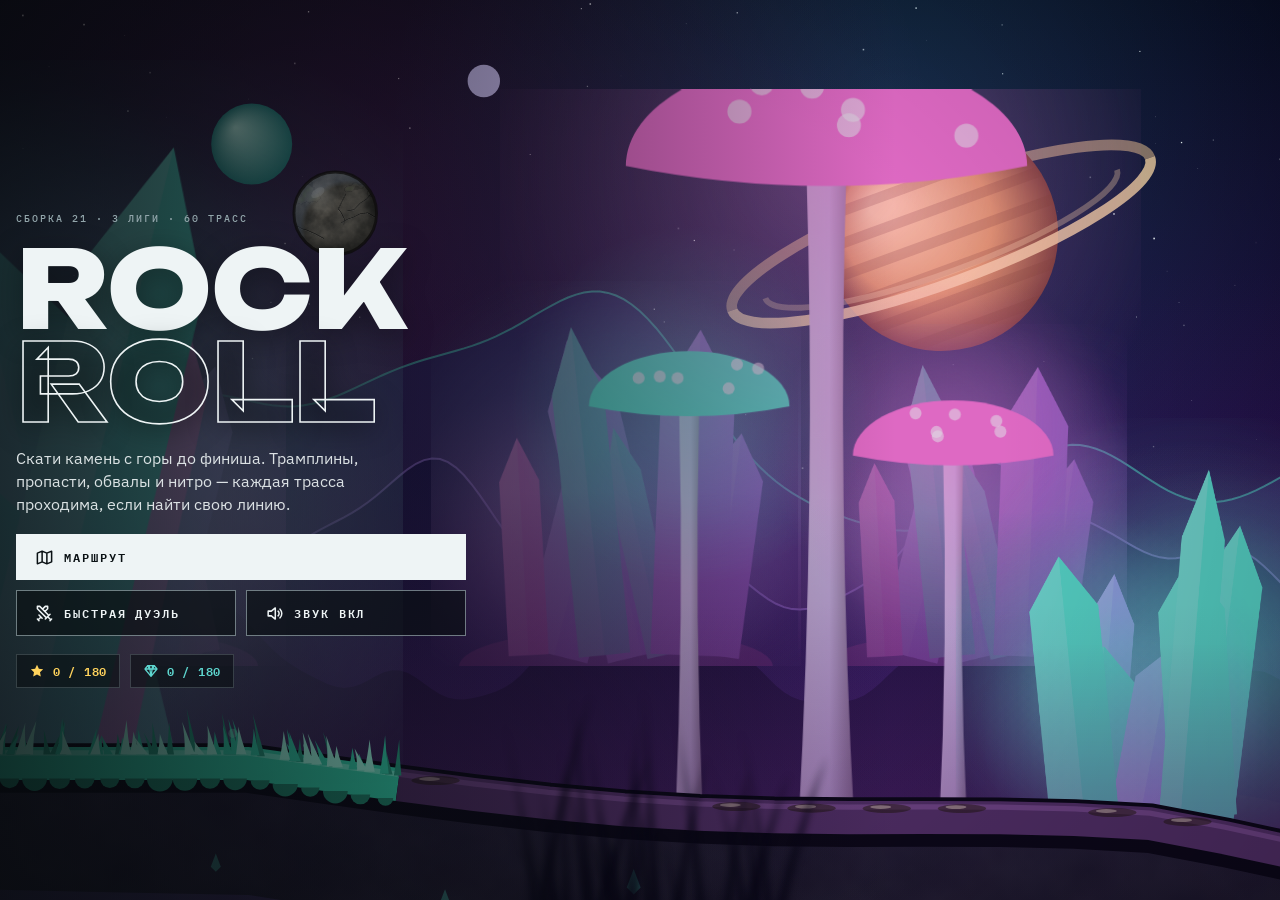
==== g.html @ b6e35c75 "Fireworks on the results screen only after boss wins; confetti stays; build 21 Co-Authored-By: Claud" ====
<!doctype html>
<html lang="ru">
<head>
<meta charset="utf-8">
<meta name="viewport" content="width=device-width,initial-scale=1,maximum-scale=1,user-scalable=no,viewport-fit=cover">
<style>:root{color-scheme:dark}html,body{margin:0}</style>
<title>Rock Roll</title>
<meta name="claude:viewport-fit-sides" content="cover">
<link rel="stylesheet" href="fonts/fonts.css">
<style>
/* Layout: full-bleed cartoon world on canvas; holographic HUD panels with icons float above; menus are overlay screens */
:root{
 --bg:#0a0f12; --panel:rgba(9,14,18,.78); --panel-2:rgba(16,24,30,.94); --panel-hi:rgba(28,40,48,.9);
 --line:rgba(206,228,232,.2); --line-2:rgba(206,228,232,.5);
 --fg:#eef4f5; --dim:#93a6ab; --accent:#5ed6cf; --accent-ink:#031416; --warm:#ffb04a; --warm-2:#ff6a3a; --bad:#ff7a66; --gold:#ffd35c;
 --display:"Unbounded","Arial Black",system-ui,sans-serif;
 --body:"IBM Plex Sans",system-ui,-apple-system,"Segoe UI",sans-serif;
 --mono:"IBM Plex Mono",ui-monospace,Menlo,Consolas,monospace;
 --st:env(safe-area-inset-top,0px); --sb:env(safe-area-inset-bottom,0px);
 --sl:max(16px,env(safe-area-inset-left,0px)); --sr:max(16px,env(safe-area-inset-right,0px));
 color-scheme:dark;
}
html,body{height:100%}
body{background:var(--bg);color:var(--fg);font-family:var(--body);overflow:hidden;overscroll-behavior:none;-webkit-user-select:none;user-select:none;-webkit-touch-callout:none;-webkit-tap-highlight-color:transparent}
#app{position:fixed;inset:0;overflow:hidden}
#cv{position:absolute;inset:0;width:100%;height:100%;display:block;touch-action:none}
button{font:inherit;color:inherit;background:none;border:0;cursor:pointer;padding:0}
button:focus-visible,input:focus-visible,[role=button]:focus-visible{outline:2px solid var(--accent);outline-offset:2px}
[hidden]{display:none!important}
.ic{width:18px;height:18px;flex:none;fill:none;stroke:currentColor;stroke-width:1.9;stroke-linecap:round;stroke-linejoin:round;vertical-align:middle}
.ic.f{fill:currentColor;stroke:none}

.eyebrow{display:flex;align-items:center;gap:6px;font:500 10px/1.3 var(--mono);letter-spacing:.2em;text-transform:uppercase;color:var(--dim)}
.eyebrow .ic{width:14px;height:14px}
.panel{position:relative;background:linear-gradient(180deg,rgba(22,32,40,.86),var(--panel));border:1px solid var(--line);-webkit-backdrop-filter:blur(12px);backdrop-filter:blur(12px);box-shadow:0 10px 30px rgba(0,0,0,.25)}
.panel::before,.panel::after{content:"";position:absolute;width:10px;height:10px;border:2px solid var(--accent);pointer-events:none}
.panel::before{top:-1px;left:-1px;border-right:0;border-bottom:0}
.panel::after{bottom:-1px;right:-1px;border-left:0;border-top:0}
.btn{display:inline-flex;align-items:center;justify-content:center;gap:10px;min-height:46px;padding:0 18px;font:600 12px/1 var(--mono);letter-spacing:.16em;text-transform:uppercase;border:1px solid var(--line-2);background:rgba(9,14,18,.66);color:var(--fg);transition:border-color .15s,background .15s,transform .1s}
.btn:hover{border-color:var(--accent);background:rgba(20,30,36,.8)}
.btn:active{transform:translateY(1px)}
.btn.pri{background:var(--fg);color:#0a1114;border-color:var(--fg)}
.btn.pri:hover{background:#fff}
.btn.acc{background:var(--accent);color:var(--accent-ink);border-color:var(--accent)}
.btn.sm{min-height:38px;padding:0 14px;font-size:11px}
.btn .ic{width:19px;height:19px}
.screen{position:absolute;inset:0;padding-top:calc(var(--st) + 14px);padding-bottom:calc(var(--sb) + 14px);padding-left:var(--sl);padding-right:var(--sr);overflow:auto}
.num{font-family:var(--mono);font-variant-numeric:tabular-nums}
.pill{display:inline-flex;align-items:center;gap:8px;padding:6px 12px;border:1px solid var(--line);background:rgba(9,14,18,.6);font:600 12px var(--mono);letter-spacing:.06em}
.pill .ic{width:16px;height:16px}
.pill.gold{color:var(--gold)}.pill.teal{color:var(--accent)}
.dot{width:8px;height:8px;border-radius:50%;background:#7affb2;box-shadow:0 0 0 0 rgba(122,255,178,.6);animation:ping 1.8s infinite}
@keyframes ping{0%{box-shadow:0 0 0 0 rgba(122,255,178,.55)}70%{box-shadow:0 0 0 8px rgba(122,255,178,0)}100%{box-shadow:0 0 0 0 rgba(122,255,178,0)}}

/* title */
#scrTitle{display:flex;flex-direction:column;justify-content:center;gap:18px;background:linear-gradient(90deg,rgba(6,10,12,.78) 0%,rgba(6,10,12,.4) 42%,rgba(6,10,12,0) 70%)}
.logo{margin:0;font-family:var(--display);font-weight:800;font-size:clamp(42px,9vw,108px);line-height:.86;letter-spacing:-.01em;text-shadow:0 6px 30px rgba(0,0,0,.35)}
.logo span{display:block;color:transparent;-webkit-text-stroke:1.6px var(--fg)}
.tag{margin:0;font-size:16px;line-height:1.45;color:var(--fg);max-width:36ch;opacity:.9}
.stack{display:grid;grid-template-columns:repeat(2,minmax(0,220px));gap:10px}
.stack .btn{justify-content:flex-start}
.stack .btn.pri{grid-column:1/-1}
.tline{display:flex;gap:10px;align-items:center;flex-wrap:wrap}

/* map */
#scrMap{display:flex;flex-direction:column;gap:12px;background:rgba(6,10,12,.66)}
.topbar{display:flex;align-items:center;justify-content:space-between;gap:12px;flex-wrap:wrap}
.topbar h2{margin:0;font:700 18px var(--display);letter-spacing:.02em}
.topbar .tl{display:flex;gap:8px;flex-wrap:wrap}
#route{position:relative;flex:1;min-height:260px;padding:10px}
#route svg{width:100%;height:100%;display:block;overflow:visible}
.node{cursor:pointer}
.node .dia{fill:rgba(12,18,22,.92);stroke:var(--line-2);stroke-width:2;transition:stroke .15s}
.node .num{fill:var(--fg);font:600 21px var(--mono);text-anchor:middle;dominant-baseline:central}
.node .st{fill:var(--gold);font:600 15px var(--mono);text-anchor:middle;letter-spacing:2px}
.node .nz{color:var(--warm);fill:none;stroke:var(--warm);stroke-width:2}
.node.done .dia{stroke:var(--accent);fill:rgba(16,40,42,.92)}
.node.cur .dia{stroke:var(--gold);stroke-width:3}
.node.cur .ring{stroke:var(--gold);fill:none;stroke-width:1.5;animation:pulse 1.6s ease-out infinite;transform-box:fill-box;transform-origin:center}
.node.locked{cursor:default}
.node.locked .dia{stroke:rgba(206,228,232,.14);fill:rgba(8,13,16,.6)}
.node.locked .num{fill:rgba(206,228,232,.3)}
.node.locked .nz{opacity:.35}
.node:not(.locked):hover .dia{stroke:var(--fg)}
@keyframes pulse{0%{opacity:.9;transform:scale(1)}100%{opacity:0;transform:scale(1.7)}}

/* prep */
#scrPrep{display:grid;grid-template-columns:minmax(270px,360px) minmax(0,1fr);grid-template-rows:minmax(0,1fr) auto;gap:14px;background:rgba(6,10,12,.6)}
.lvl{padding:16px;display:flex;flex-direction:column;gap:12px;min-width:0;overflow:auto}
.lvl h2{margin:0;font:700 clamp(20px,3vw,28px)/1.05 var(--display);text-wrap:balance}
.badges{display:flex;gap:6px;flex-wrap:wrap}
.badge{display:inline-flex;align-items:center;gap:6px;padding:4px 9px;font:600 11px var(--mono);letter-spacing:.04em;border:1px solid var(--line)}
.badge .ic{width:15px;height:15px}
.badge.nitrob{color:var(--warm);border-color:rgba(255,176,74,.5)}
.badge.nitrob.req{background:linear-gradient(90deg,var(--warm-2),var(--warm));color:#1a0a02;border-color:transparent}
.rows{display:grid;grid-template-columns:auto 1fr;gap:5px 14px;font-size:14px;margin:0}
.rows dt{color:var(--dim)}.rows dd{margin:0;text-align:right;font-family:var(--mono);font-variant-numeric:tabular-nums}
.chips{display:flex;flex-wrap:wrap;gap:6px}
.chip{display:inline-flex;align-items:center;gap:5px;font:500 11px var(--mono);padding:4px 8px;border:1px solid var(--line);color:var(--fg)}
.chip .ic{width:14px;height:14px}
.chip.hz{border-color:rgba(255,176,74,.55);color:var(--warm)}
.goals{display:flex;flex-direction:column;gap:6px}
.goal{display:grid;grid-template-columns:62px 1fr auto;align-items:center;gap:8px;font-size:13px;color:var(--dim)}
.goal .gs{display:flex;gap:1px;color:rgba(255,211,92,.35)}
.goal .gs .ic{width:16px;height:16px}
.goal.ok{color:var(--fg)}.goal.ok .gs{color:var(--gold)}
.goal>.ic{color:var(--accent)}
.goal .gs .ic:not(.f){color:var(--accent)}
.mode{display:grid;grid-template-columns:repeat(3,1fr);border:1px solid var(--line)}
.mode button{min-height:42px;display:flex;align-items:center;justify-content:center;gap:6px;font:600 10.5px var(--mono);letter-spacing:.1em;text-transform:uppercase;color:var(--dim)}
.mode button .ic{width:16px;height:16px}
.mode button[aria-pressed="true"]{background:var(--accent);color:var(--accent-ink)}
.mode button:disabled{opacity:.35;cursor:not-allowed}
.board{display:flex;flex-direction:column;gap:6px}
.lb{list-style:none;margin:0;padding:0;display:flex;flex-direction:column;gap:2px}
.lb li{display:grid;grid-template-columns:22px 1fr auto 52px;gap:8px;align-items:center;padding:5px 8px;background:rgba(255,255,255,.03);font-size:13px}
.lb li b{font:700 12px var(--mono);color:var(--dim)}
.lb li:first-child b{color:var(--gold)}
.lb li.me{background:rgba(94,214,207,.12)}
.lb .nm{white-space:nowrap;overflow:hidden;text-overflow:ellipsis}
.lb .num{font-size:12px;color:var(--dim);display:flex;align-items:center;gap:4px}
.lb .num .ic{width:13px;height:13px;color:var(--accent)}
.lb .sc{color:var(--fg);justify-content:flex-end}
.cargo{display:flex;flex-direction:column;gap:10px;min-width:0}
.cards{display:flex;gap:12px;overflow-x:auto;padding:4px 2px 10px;scroll-snap-type:x mandatory}
.card{flex:0 0 210px;scroll-snap-align:start;text-align:left;padding:14px;display:flex;flex-direction:column;gap:8px;border:1px solid var(--line);background:linear-gradient(180deg,var(--panel-hi),var(--panel-2));position:relative;transition:border-color .15s,transform .15s}
.card:hover{transform:translateY(-2px)}
.card[aria-pressed="true"]{border-color:var(--accent);box-shadow:0 0 0 1px var(--accent),0 0 28px rgba(94,214,207,.2)}
.card[aria-pressed="true"]::after{content:"ВЫБРАН";position:absolute;top:10px;right:10px;font:600 9px var(--mono);letter-spacing:.2em;color:var(--accent-ink);background:var(--accent);padding:3px 6px}
.card img{width:104px;height:104px;align-self:center}
.card .code{font:500 10px var(--mono);letter-spacing:.2em;color:var(--dim)}
.card .nm{font:700 15px var(--display);margin-top:-4px}
.stat{display:grid;grid-template-columns:16px 76px 1fr;align-items:center;gap:6px;font:500 9px var(--mono);letter-spacing:.12em;color:var(--dim);text-transform:uppercase}
.stat .ic{width:15px;height:15px;color:var(--accent)}
.segs{display:grid;grid-template-columns:repeat(10,1fr);gap:2px}
.segs i{height:6px;background:rgba(206,228,232,.12)}
.segs i.on{background:var(--accent)}
.card.locked{cursor:not-allowed}
.card.locked img{filter:grayscale(1) brightness(.45)}
.card.locked .nm,.card.locked .stat{opacity:.5}
.lock{display:flex;align-items:center;gap:6px;font:600 11px var(--mono);color:var(--gold)}
.actions{grid-column:1/-1;display:flex;justify-content:space-between;gap:10px;flex-wrap:wrap;position:sticky;bottom:calc(-14px - var(--sb));z-index:3;margin:0 calc(-1*var(--sr)) 0 calc(-1*var(--sl));padding:14px var(--sr) calc(var(--sb) + 14px) var(--sl);background:linear-gradient(180deg,rgba(6,10,12,0),rgba(6,10,12,.92) 35%)}
.actions .btn{flex:1 1 0;min-height:52px}
.sheet .btns{position:sticky;bottom:0;padding-top:6px;background:var(--panel-2)}

/* hud */
#hud{position:absolute;inset:0;pointer-events:none}
#hud>*{pointer-events:auto}
.hud-top{position:absolute;top:calc(var(--st) + 10px);left:var(--sl);right:var(--sr);display:grid;grid-template-columns:minmax(0,1fr) auto minmax(0,1fr);align-items:start;gap:10px}
.lvtag{padding:8px 12px;display:flex;flex-direction:column;gap:3px;justify-self:start;max-width:100%;min-width:0}
.lvtag>*{max-width:100%}.lvtag{overflow:hidden}
.lvtag b{font:700 13px var(--display);white-space:nowrap;overflow:hidden;text-overflow:ellipsis}
.vs{display:flex;align-items:center;gap:6px;font:600 11px var(--mono);color:#ff8a5c;white-space:nowrap;overflow:hidden;text-overflow:ellipsis}
.vs .ic{width:14px;height:14px}
.prog{padding:8px 14px 10px;display:flex;flex-direction:column;gap:6px;width:min(440px,42vw)}
.prow{display:flex;align-items:baseline;justify-content:space-between;gap:12px}
.pct{font:800 28px/1 var(--display);font-variant-numeric:tabular-nums}
.pct small{font:500 10px var(--mono);letter-spacing:.2em;color:var(--dim);margin-left:8px;vertical-align:middle}
.sub{display:flex;gap:10px;font:500 12px var(--mono);color:var(--dim);font-variant-numeric:tabular-nums;white-space:nowrap}
.sub span{display:inline-flex;align-items:center;gap:4px}
.sub .ic{width:14px;height:14px}
.sub .g{color:var(--accent)}
.track{position:relative;height:8px;background:rgba(206,228,232,.12)}
.track u{position:absolute;left:0;top:0;bottom:0;background:linear-gradient(90deg,var(--accent),#a8fff6);width:0}
.track .gm{position:absolute;top:50%;transform:translate(-50%,-50%);color:#b8fff6;display:grid}
.track .gm .ic{width:14px;height:14px;fill:#0e2a2a}
.track .half{position:absolute;top:-4px;width:2px;height:16px;background:var(--gold);transform:translateX(-1px)}
.track .opp{position:absolute;top:-6px;width:10px;height:20px;transform:translateX(-5px);background:#ff8a5c;clip-path:polygon(50% 0,100% 30%,100% 100%,0 100%,0 30%)}
.track::after{content:"";position:absolute;right:-2px;top:-5px;width:4px;height:18px;background:repeating-linear-gradient(0deg,#fff 0 3px,#111 3px 6px)}
.right{display:flex;gap:8px;align-items:flex-start;justify-self:end}
.live{display:flex;align-items:center;gap:6px;padding:0 10px;height:44px;font:600 11px var(--mono);color:#7affb2}
.hbtn{width:44px;height:44px;display:grid;place-items:center}
.aim{position:absolute;left:var(--sl);bottom:calc(var(--sb) + 14px);padding:10px 14px;display:flex;flex-direction:column;gap:6px;width:min(280px,calc(100% - 32px))}
.aim .prow b{font:600 12px var(--mono);color:var(--fg)}
.aim input{width:100%;accent-color:var(--accent);height:28px}
.ticks{display:flex;justify-content:space-between;font:500 9px var(--mono);letter-spacing:.14em;color:var(--dim)}
.hint{position:absolute;left:50%;top:40%;transform:translateX(-50%);display:flex;align-items:center;gap:10px;padding:10px 16px;font:600 12px var(--mono);letter-spacing:.12em;text-transform:uppercase;white-space:nowrap;pointer-events:none}
.hint .ic{width:20px;height:20px;color:var(--accent)}
.pads{position:absolute;bottom:calc(var(--sb) + 14px);left:var(--sl);right:var(--sr);display:flex;justify-content:space-between;align-items:flex-end;pointer-events:none}
.pad{pointer-events:auto;width:70px;height:70px;touch-action:none;display:grid;place-items:center}
.pad .ic{width:26px;height:26px}
.pad{width:84px;height:84px;grid-template-rows:1fr auto auto;padding:10px 8px 8px;gap:4px}
.pad span{font:600 10px var(--mono);letter-spacing:.12em;text-transform:uppercase}
.pad .en{display:block;width:100%;height:4px;background:rgba(206,228,232,.15)}
.pad .en u{display:block;height:100%;width:calc(var(--e,1)*100%);background:var(--accent)}
.pad.on .en u{background:var(--accent-ink)}
.pad.out{opacity:.45}
.pad.on{background:var(--accent);color:var(--accent-ink)}
.nitro{--f:1;position:absolute;right:calc(var(--sr) + 100px);bottom:calc(var(--sb) + 14px);width:96px;height:96px;border-radius:50%;display:grid;place-items:center;touch-action:none;
 background:radial-gradient(circle at 50% 40%,#ffcf6a,#ff6a3a 70%);color:#2a0c02;box-shadow:0 0 0 4px rgba(9,14,18,.75),0 8px 26px rgba(255,106,58,.45)}
.nitro::before{content:"";position:absolute;inset:-9px;border-radius:50%;background:conic-gradient(#ffd35c calc(var(--f)*360deg),rgba(255,255,255,.12) 0);-webkit-mask:radial-gradient(circle,transparent 54px,#000 55px);mask:radial-gradient(circle,transparent 54px,#000 55px)}
.nitro span{display:flex;flex-direction:column;align-items:center;font:800 10px var(--mono);letter-spacing:.14em}
.nitro .ic{width:30px;height:30px;fill:#2a0c02;stroke:none}
.nitro.on{transform:scale(.94);box-shadow:0 0 0 4px rgba(9,14,18,.75),0 0 40px rgba(255,180,60,.9)}
.nitro.empty{filter:grayscale(1) brightness(.6)}
.keys{position:absolute;right:var(--sr);bottom:calc(var(--sb) + 14px);padding:8px 14px;font:500 11px var(--mono);letter-spacing:.08em;color:var(--dim);white-space:nowrap}
.keys b{color:var(--fg);font-weight:600}
@media (pointer:coarse){.keys{display:none}}
@media (pointer:coarse){
 .nitro{right:var(--sr);bottom:calc(var(--sb) + 14px + 84px + 10px);width:84px;height:84px;border-radius:0;flex-direction:column;
  background:linear-gradient(180deg,#ffb04a,#ff6a3a);box-shadow:0 0 0 1px rgba(255,211,92,.6),0 6px 20px rgba(255,106,58,.35)}
 .nitro::before{display:none}
 .nitro::after{content:"";position:absolute;left:8px;right:8px;bottom:8px;height:4px;background:linear-gradient(90deg,#2a0c02 calc(var(--f)*100%),rgba(42,12,2,.25) 0)}
 .nitro span{margin-bottom:6px}
 .nitro .ic{width:26px;height:26px}
 .nitro.on{transform:scale(.96);box-shadow:0 0 0 2px #ffd35c,0 0 30px rgba(255,180,60,.8)}
}
@media (pointer:fine){.pads{display:none}.nitro{right:var(--sr);bottom:calc(var(--sb) + 64px)}}
.toast{position:absolute;z-index:5;left:50%;top:calc(var(--st) + 98px);transform:translateX(-50%);display:flex;align-items:center;gap:8px;padding:9px 16px;font:700 12px var(--mono);letter-spacing:.12em;text-transform:uppercase;color:var(--gold);pointer-events:none;white-space:nowrap}
.toast .ic{width:18px;height:18px}
.toast.pop{animation:pop .35s cubic-bezier(.2,1.6,.4,1)}
@keyframes pop{from{transform:translateX(-50%) scale(.7);opacity:0}to{transform:translateX(-50%) scale(1);opacity:1}}

/* help */
.steps{list-style:none;margin:0;padding:0;display:flex;flex-direction:column;gap:12px}
.steps li{display:grid;grid-template-columns:40px 1fr;gap:12px;align-items:start}
.steps .si{width:40px;height:40px;display:grid;place-items:center;border:1px solid var(--line-2);color:var(--accent)}
.steps .si .ic{width:22px;height:22px}
.steps .si.w{color:var(--warm);border-color:rgba(255,176,74,.5)}
.steps b{display:block;font:700 14px var(--display);margin-bottom:3px}
.steps p{margin:0;font-size:14px;line-height:1.4;color:var(--dim)}
#scrHelp{overflow:hidden;overscroll-behavior:none}
#scrHelp .sheet{width:min(620px,100%);max-height:100%;display:flex;flex-direction:column;gap:12px;overflow:hidden}
#scrHelp .steps{flex:1 1 auto;min-height:0;overflow-y:auto;overflow-x:hidden;overscroll-behavior:contain;-webkit-overflow-scrolling:touch;touch-action:pan-y}
#scrHelp h2{font-size:clamp(18px,4vw,24px)}
@media (max-height:520px){#scrHelp .sheet{padding:12px 16px;gap:8px;width:min(760px,100%)}#scrHelp h2{font-size:17px}#scrHelp .steps{display:grid;grid-template-columns:1fr 1fr;gap:8px 18px}#scrHelp .steps b{font-size:12.5px;margin-bottom:1px}#scrHelp .steps p{font-size:12px;line-height:1.3}#scrHelp .btn{min-height:40px}.steps li{grid-template-columns:32px 1fr;gap:8px}.steps .si{width:32px;height:32px}}
.qbtn{width:26px;height:26px;display:grid;place-items:center;border:1px solid var(--line-2);border-radius:50%;font:700 13px var(--mono);color:var(--accent)}
.rot{position:absolute;inset:0;z-index:6;display:flex;flex-direction:column;align-items:center;justify-content:center;gap:16px;padding:24px;text-align:center;background:rgba(5,8,10,.88)}
.rot svg{width:72px;height:72px;color:var(--accent);animation:tilt 1.8s ease-in-out infinite}
@keyframes tilt{0%,30%{transform:rotate(0)}60%,100%{transform:rotate(-90deg)}}
.rot b{font:800 20px var(--display)}.rot p{margin:0;color:var(--dim);max-width:30ch}

/* leagues & bosses */
.lgsw{display:flex;align-items:center;gap:10px;flex:1;justify-content:center;min-width:0}
.lgsw .hbtn{width:42px;height:42px}
.lgsw .hbtn:disabled{opacity:.3;cursor:default}
.lgt{display:flex;flex-direction:column;align-items:center;gap:2px;text-align:center;min-width:0}
.lgt h2{margin:0;font:700 clamp(15px,2.6vw,20px) var(--display);white-space:nowrap}
.lglock{position:absolute;left:50%;top:55%;transform:translate(-50%,-50%);display:flex;align-items:center;gap:10px;padding:14px 18px;font:600 13px var(--mono);letter-spacing:.06em;color:var(--gold);max-width:calc(100% - 40px);text-align:left;z-index:2}
.node.boss .dia{stroke:#ff8a5c;stroke-width:3;fill:rgba(40,14,10,.92)}
.node.boss .bring{fill:none;stroke:#ff8a5c;stroke-width:1.5;stroke-dasharray:4 5}
.node.boss .crown{color:#ffd35c;stroke:#ffd35c;fill:none;stroke-width:2}
.node.boss .bn{fill:#ffb08a;font:700 13px var(--display);text-anchor:middle;letter-spacing:.04em}
.node.boss.done .dia{stroke:var(--gold);fill:rgba(50,40,10,.92)}
.node.boss.locked .dia{stroke:rgba(255,138,92,.25)}
.bossbox{display:grid;grid-template-columns:84px 1fr;gap:12px;align-items:start;padding:10px;border:1px solid rgba(255,138,92,.45);background:rgba(40,12,8,.45)}
.bossbox canvas{width:84px;height:84px;display:block}
.bossbox b{font:700 15px var(--display);color:#ffb08a}
.bossbox p{margin:4px 0 0;font-size:13px;line-height:1.4;color:var(--fg);opacity:.85}
.bossbox p.rule{color:var(--gold);opacity:1;font-size:12.5px}
.track .opp.lava{background:#ff5a2a}.track .opp.void{background:#b06aff}.track .opp.golem{background:#ffb04a}
.jumpb{position:absolute;left:var(--sl);bottom:calc(var(--sb) + 14px + 84px + 10px);width:84px;height:84px;display:grid;place-items:center;grid-template-rows:1fr auto auto;padding:10px 8px 8px;gap:4px;touch-action:none;color:#9ad8ff;border-color:rgba(122,200,255,.6)}
.jumpb span{font:600 10px var(--mono);letter-spacing:.12em;text-transform:uppercase}
.jumpb .ic{width:26px;height:26px}
.jd{display:flex;gap:5px;justify-content:center}.jd b{width:9px;height:9px;border-radius:50%;background:#7ac8ff}.jd b.off{background:rgba(206,228,232,.18)}
.jumpb.on{background:#7ac8ff;color:#04121c}.jumpb.out{opacity:.4}
@media (pointer:fine){.jumpb{bottom:calc(var(--sb) + 64px)}}
@media (max-width:760px){.lgt h2{font-size:14px}.topbar h2{font-size:15px}}
/* overlays */
.center{display:flex;align-items:safe center;justify-content:center;background:rgba(5,8,10,.5)}
.sheet{width:min(500px,100%);padding:20px;display:flex;flex-direction:column;gap:14px}
.sheet h2{margin:0;font:800 clamp(22px,4vw,30px)/1.05 var(--display);text-wrap:balance}
.sheet h2.ok{color:var(--fg)}.sheet h2.fail{color:var(--bad)}
.rhead{display:flex;align-items:center;gap:16px}
.ring{--p:0;flex:none;width:84px;height:84px;border-radius:50%;display:grid;place-items:center;background:conic-gradient(var(--accent) calc(var(--p)*360deg),rgba(255,255,255,.1) 0)}
.ring b{width:68px;height:68px;border-radius:50%;background:var(--panel-2);display:grid;place-items:center;font:800 18px var(--display)}
.bigstars{display:flex;gap:8px}
.bs{color:rgba(255,211,92,.18);display:grid;transition:color .3s,transform .3s}
.bs .ic{width:40px;height:40px}
.bs.on{color:var(--gold);transform:scale(1.12)}
.duel{display:flex;align-items:center;gap:10px;padding:10px 12px;border:1px solid var(--line);font:600 12px var(--mono);letter-spacing:.06em}
.duel span:last-child{margin-left:auto}
.duel.win{border-color:var(--accent);color:var(--accent)}.duel.lose{border-color:var(--bad);color:var(--bad)}
.rec{font:700 10px var(--mono);letter-spacing:.2em;color:#1a1204;background:var(--gold);padding:3px 7px;align-self:flex-start}
.rgrid{display:grid;grid-template-columns:repeat(3,1fr);gap:8px}
.rgrid div{display:grid;grid-template-columns:auto 1fr;grid-template-rows:auto auto;column-gap:8px;padding:8px 10px;background:rgba(255,255,255,.04)}
.rgrid .ic{grid-row:1/3;align-self:center;color:var(--accent);width:20px;height:20px}
.rgrid b{font-size:15px}
.rgrid span{font:500 10px var(--mono);letter-spacing:.08em;color:var(--dim);text-transform:uppercase}
.tip{font-size:13px;color:var(--dim)}
.net{display:flex;align-items:center;gap:6px;font:600 11px var(--mono);color:#7affb2}
.btns{display:flex;flex-wrap:wrap;gap:8px}
.btns .btn{flex:1 1 auto}

@media (max-width:760px){
 #scrPrep{grid-template-columns:1fr;grid-template-rows:auto auto auto}
 .lvl{overflow:visible}
 .prog{width:min(300px,52vw)}.pct{font-size:22px}.lvtag{display:none}.hud-top{grid-template-columns:1fr auto}
}
@media (max-height:520px){
 .aim{left:auto;right:var(--sr);width:220px;padding:6px 10px;gap:2px}.aim input{height:22px}.aim .ticks{font-size:8px}
 .prog{width:min(300px,32vw);padding:5px 10px 7px;gap:4px}.pct{font-size:18px}.pct small{display:none}.sub{font-size:11px;gap:7px}.sub .ic{width:12px;height:12px}.track{height:5px}
 .lvtag{padding:5px 10px}.lvtag b{font-size:11px}.hbtn{width:38px;height:38px}.live{height:38px}
 .sheet{padding:14px;gap:9px;width:min(620px,100%)}.rgrid{grid-template-columns:repeat(6,1fr)}.rgrid div{grid-template-columns:1fr;text-align:center}.rgrid .ic{grid-row:auto;justify-self:center}
 .ring{width:64px;height:64px}.ring b{width:52px;height:52px;font-size:14px}.bs .ic{width:30px;height:30px}
 .lvl{padding:12px;gap:8px}.lvl h2{font-size:20px}.card{flex-basis:180px;padding:10px;gap:6px}.card img{width:70px;height:70px}
 .logo{font-size:clamp(34px,7vw,64px)}#scrTitle{gap:12px}.tag{font-size:14px}
 .nitro{width:82px;height:82px}.nitro::before{-webkit-mask:radial-gradient(circle,transparent 47px,#000 48px);mask:radial-gradient(circle,transparent 47px,#000 48px)}
}
@media (max-width:520px){.stack{grid-template-columns:1fr}}
@media (prefers-reduced-motion:reduce){.node.cur .ring,.dot{animation:none}.toast.pop{animation:none}}
</style>
</head>
<body>
<svg width="0" height="0" style="position:absolute" aria-hidden="true">
 <defs>
  <symbol id="i-map" viewBox="0 0 24 24"><path d="M3 6.5l6-2.5 6 2.5 6-2.5v13.5l-6 2.5-6-2.5-6 2.5z M9 4v13.5 M15 6.5V20"/></symbol>
  <symbol id="i-duel" viewBox="0 0 24 24"><path d="M14.5 17.5L3 6V3h3l11.5 11.5 M13 19l6-6 M16 16l4 4 M19 21l2-2 M9.5 6.5L13 3h3v3l-3.5 3.5 M5 14l4 4 M7 17l-3 3 M3 19l2 2"/></symbol>
  <symbol id="i-globe" viewBox="0 0 24 24"><circle cx="12" cy="12" r="9"/><path d="M3 12h18 M12 3c3 3.5 3 14.5 0 18 M12 3c-3 3.5-3 14.5 0 18"/></symbol>
  <symbol id="i-trophy" viewBox="0 0 24 24"><path d="M8 4h8v5a4 4 0 0 1-8 0z M8 6H5a3 3 0 0 0 3 4 M16 6h3a3 3 0 0 1-3 4 M12 13v4 M8 20h8 M10 17h4v3h-4z"/></symbol>
  <symbol id="i-sound" viewBox="0 0 24 24"><path d="M4 9h4l5-4v14l-5-4H4z M16.5 9a4 4 0 0 1 0 6 M19 6.5a8 8 0 0 1 0 11"/></symbol>
  <symbol id="i-mute" viewBox="0 0 24 24"><path d="M4 9h4l5-4v14l-5-4H4z M17 9.5l4 5 M21 9.5l-4 5"/></symbol>
  <symbol id="i-pause" viewBox="0 0 24 24"><path d="M8 5v14 M16 5v14"/></symbol>
  <symbol id="i-play" viewBox="0 0 24 24"><path d="M7 5l12 7-12 7z"/></symbol>
  <symbol id="i-restart" viewBox="0 0 24 24"><path d="M4.5 13a7.5 7.5 0 1 0 2.2-6.3 M4 4v4.5h4.5"/></symbol>
  <symbol id="i-next" viewBox="0 0 24 24"><path d="M5 12h14 M13 6l6 6-6 6"/></symbol>
  <symbol id="i-back" viewBox="0 0 24 24"><path d="M19 12H5 M11 6l-6 6 6 6"/></symbol>
  <symbol id="i-left" viewBox="0 0 24 24"><path d="M15 5l-7 7 7 7"/></symbol>
  <symbol id="i-right" viewBox="0 0 24 24"><path d="M9 5l7 7-7 7"/></symbol>
  <symbol id="i-flame" viewBox="0 0 24 24"><path d="M12 2.5c.8 3.6 5.5 5.2 5.5 10.5a5.5 5.5 0 0 1-11 0c0-2.8 1.6-4.2 2.3-6 .9 1 1.3 2.1 1.3 3.2 1.4-1.8 2-4.4 1.9-7.7z"/></symbol>
  <symbol id="i-gem" viewBox="0 0 24 24"><path d="M7 4h10l4 5-9 11L3 9z M3 9h18 M9.5 4L12 20 M14.5 4L12 20 M7 4l2.5 5 M17 4l-2.5 5"/></symbol>
  <symbol id="i-star" viewBox="0 0 24 24"><path d="M12 2.8l2.8 5.9 6.4.8-4.7 4.4 1.2 6.4L12 17.1l-5.7 3.2 1.2-6.4-4.7-4.4 6.4-.8z"/></symbol>
  <symbol id="i-crown" viewBox="0 0 24 24"><path d="M3 18h18 M4 16L3 7l5 4 4-6 4 6 5-4-1 9z"/></symbol>
  <symbol id="i-check" viewBox="0 0 24 24"><path d="M5 12.5l4.5 4.5L19 7.5"/></symbol>
  <symbol id="i-weight" viewBox="0 0 24 24"><path d="M6 9h12l2 11H4z M9 9a3 3 0 0 1 6 0"/></symbol>
  <symbol id="i-bounce" viewBox="0 0 24 24"><circle cx="16" cy="6" r="2.6"/><path d="M3 20h18 M4 17c2-7 4-9 5-9s2.5 6 4 6 2-2.5 2.5-4"/></symbol>
  <symbol id="i-grip" viewBox="0 0 24 24"><circle cx="12" cy="9" r="4.5"/><path d="M3 18h18 M5 18l2 3 M10 18l2 3 M15 18l2 3"/></symbol>
  <symbol id="i-power" viewBox="0 0 24 24"><path d="M4 19L18 6 M11 6h7v7 M4 13l3 3"/></symbol>
  <symbol id="i-lock" viewBox="0 0 24 24"><rect x="5" y="11" width="14" height="9" rx="1.5"/><path d="M8 11V8a4 4 0 0 1 8 0v3"/></symbol>
  <symbol id="i-bot" viewBox="0 0 24 24"><rect x="5" y="8" width="14" height="11" rx="2"/><path d="M12 4v4 M9 13h.01 M15 13h.01 M9.5 16.5h5 M3 12v3 M21 12v3"/><circle cx="12" cy="3.5" r="1"/></symbol>
  <symbol id="i-user" viewBox="0 0 24 24"><circle cx="12" cy="8" r="4"/><path d="M4 20c1.5-4 4.8-5.5 8-5.5s6.5 1.5 8 5.5"/></symbol>
  <symbol id="i-flag" viewBox="0 0 24 24"><path d="M5 21V4 M5 4h12l-2.5 4L17 12H5"/></symbol>
  <symbol id="i-tree" viewBox="0 0 24 24"><path d="M12 3l5 7h-3l4 6H6l4-6H7z M12 16v5"/></symbol>
  <symbol id="i-speed" viewBox="0 0 24 24"><path d="M4 16a8 8 0 1 1 16 0 M12 16l4-5 M7.5 16h.01 M16.5 16h.01"/></symbol>
  <symbol id="i-clock" viewBox="0 0 24 24"><circle cx="12" cy="12" r="8.5"/><path d="M12 7.5V12l3 2"/></symbol>
  <symbol id="i-stone" viewBox="0 0 24 24"><path d="M6 8l5-4 7 2 3 6-3 7-8 1-5-5z M9 9l3 2 4-1"/></symbol>
  <symbol id="i-sun" viewBox="0 0 24 24"><circle cx="12" cy="12" r="4"/><path d="M12 2.5v2.5 M12 19v2.5 M2.5 12H5 M19 12h2.5 M5.3 5.3l1.8 1.8 M16.9 16.9l1.8 1.8 M5.3 18.7l1.8-1.8 M16.9 7.1l1.8-1.8"/></symbol>
  <symbol id="i-snow" viewBox="0 0 24 24"><path d="M12 3v18 M4.2 7.5l15.6 9 M4.2 16.5l15.6-9 M9.5 4.5L12 7l2.5-2.5 M9.5 19.5L12 17l2.5 2.5"/></symbol>
  <symbol id="i-planet" viewBox="0 0 24 24"><circle cx="12" cy="12" r="5.5"/><path d="M5.5 15.5C2 18 2 20 4 20c2.5 0 8-2.8 12.5-7 3.8-3.6 5-7 2.5-7-1 0-2.4.6-4 1.6"/></symbol>
  <symbol id="i-volcano" viewBox="0 0 24 24"><path d="M3 20l6-10h6l6 10z M10 10l-1-4 M14 10l1-4 M12 7V3"/></symbol>
  <symbol id="i-jump" viewBox="0 0 24 24"><path d="M3 19h7l8-9 M15 10h3v3 M18 6a2 2 0 1 1 0 .01"/></symbol>
  <symbol id="i-drop" viewBox="0 0 24 24"><path d="M3 7h7v13h11 M14 10v5 M11.5 12.5L14 15l2.5-2.5"/></symbol>
  <symbol id="i-gap" viewBox="0 0 24 24"><path d="M2 9h7v11 M22 11h-7v9 M9 9c2-4 6-4 8 0"/></symbol>
  <symbol id="i-alert" viewBox="0 0 24 24"><path d="M12 3l9.5 17h-19z M12 10v4.5 M12 17.5h.01"/></symbol>
  <symbol id="i-aim" viewBox="0 0 24 24"><circle cx="12" cy="12" r="7"/><path d="M12 2v4 M12 18v4 M2 12h4 M18 12h4"/><circle cx="12" cy="12" r="1.5"/></symbol>
 </defs>
</svg>
<div id="app">
 <canvas id="cv" aria-label="Игровое поле"></canvas>

 <section class="screen" id="scrTitle">
  <div class="tline"><span class="eyebrow">сборка 21 · 3 лиги · 60 трасс</span><span class="pill" id="tOnline" hidden><i class="dot"></i><span id="tOnlineN">онлайн</span></span></div>
  <h1 class="logo">ROCK<span>ROLL</span></h1>
  <p class="tag">Скати камень с горы до финиша. Трамплины, пропасти, обвалы и нитро — каждая трасса проходима, если найти свою линию.</p>
  <div class="stack">
   <button class="btn pri" id="goMap"><svg class="ic"><use href="#i-map"/></svg>Маршрут</button>
   <button class="btn" id="goDuel"><svg class="ic"><use href="#i-duel"/></svg>Быстрая дуэль</button>
   <button class="btn" id="tSound"><svg class="ic" id="tSoundI"><use href="#i-sound"/></svg><span id="tSoundL">Звук вкл</span></button>
  </div>
  <div class="tline"><span class="pill gold"><svg class="ic f"><use href="#i-star"/></svg><span id="tStars">0 / 180</span></span><span class="pill teal"><svg class="ic"><use href="#i-gem"/></svg><span id="tGems">0 / 180</span></span><span class="eyebrow" id="tDuel"></span></div>
 </section>

 <section class="screen" id="scrMap" hidden>
  <div class="topbar">
   <button class="btn sm" id="mapBack"><svg class="ic"><use href="#i-back"/></svg>Назад</button>
   <div class="lgsw"><button class="panel hbtn" id="lgPrev" aria-label="Предыдущая лига"><svg class="ic"><use href="#i-left"/></svg></button><div class="lgt"><span class="eyebrow" id="lgSub">Лига 1 / 3</span><h2 id="lgName">Любительская лига</h2></div><button class="panel hbtn" id="lgNext" aria-label="Следующая лига"><svg class="ic"><use href="#i-right"/></svg></button></div>
   <div class="tl"><span class="pill gold"><svg class="ic f"><use href="#i-star"/></svg><span id="mStars">0 / 180</span></span><span class="pill teal"><svg class="ic"><use href="#i-gem"/></svg><span id="mGems">0 / 180</span></span></div>
  </div>
  <div class="panel" id="route"></div>
  <div class="panel lglock" id="lgLock" hidden><svg class="ic"><use href="#i-lock"/></svg><span id="lgLockT"></span></div>
 </section>

 <section class="screen" id="scrPrep" hidden>
  <div class="panel lvl">
   <div class="eyebrow" id="pCode">Участок 01</div>
   <h2 id="pName"></h2>
   <div class="bossbox" id="pBoss" hidden><canvas id="pBossImg" width="200" height="200"></canvas><div><b id="pBossName"></b><p id="pBossIntro"></p><p class="rule" id="pBossRule"></p></div></div>
   <div class="badges"><span class="badge" id="pTheme"></span><span class="badge nitrob" id="pNitro" hidden></span></div>
   <dl class="rows" id="pRows"></dl>
   <div class="chips" id="pTags"></div>
   <div class="goals" id="pGoals"></div>
   <div class="mode" role="group" aria-label="Режим"><button id="mSolo" aria-pressed="true"><svg class="ic"><use href="#i-play"/></svg>Один</button><button id="mPlayer" aria-pressed="false"><svg class="ic"><use href="#i-user"/></svg>Игрок</button><button id="mBot" aria-pressed="false"><svg class="ic"><use href="#i-bot"/></svg>Бот</button></div>
   <div class="board" id="board"></div>
  </div>
  <div class="cargo">
   <div class="eyebrow"><svg class="ic"><use href="#i-stone"/></svg>Выбор камня</div>
   <div class="cards" id="cards"></div>
  </div>
  <div class="actions">
   <button class="btn" id="prepBack"><svg class="ic"><use href="#i-map"/></svg>Маршрут</button>
   <button class="btn acc" id="prepGo">В путь<svg class="ic"><use href="#i-next"/></svg></button>
  </div>
 </section>

 <div id="hud" hidden>
  <div class="hud-top">
   <div class="panel lvtag"><span class="eyebrow" id="hCode">Участок 01</span><b id="hName"></b><span class="vs" id="hVs" hidden></span></div>
   <div class="panel prog">
    <div class="prow"><span class="pct"><span id="hPct">0%</span><small>пройдено</small></span>
     <span class="sub"><span><svg class="ic"><use href="#i-speed"/></svg><b id="hSpeed">0</b></span><span><svg class="ic"><use href="#i-tree"/></svg><b id="hTrees">0</b></span><span class="g"><svg class="ic"><use href="#i-gem"/></svg><b id="hGems">0/3</b></span></span></div>
    <div class="track"><u id="hFill"></u><span id="hMarks"></span><i class="opp" id="hOpp" hidden></i></div>
   </div>
   <div class="right">
    <span class="panel live" id="hLive" hidden><i class="dot"></i><span id="hLiveN">0</span></span>
    <button class="panel hbtn" id="pauseBtn" aria-label="Пауза"><svg class="ic"><use href="#i-pause"/></svg></button>
   </div>
  </div>
  <div class="panel aim" id="aimBox">
   <div class="prow"><span class="eyebrow">Подкрутка <button class="qbtn" id="aimHelp" aria-label="Как играть">?</button></span><b id="spinOut">0</b></div>
   <input type="range" id="spin" min="-10" max="10" value="0" aria-label="Подкрутка">
   <div class="ticks"><span>тормоз</span><span>0</span><span>разгон</span></div>
  </div>
  <div class="panel hint" id="hint"><svg class="ic"><use href="#i-aim"/></svg>Тяни назад в любом месте и отпусти</div>
  <div class="pads" id="pads" hidden><button class="panel pad" id="padL" aria-label="Тормоз"><svg class="ic"><use href="#i-left"/></svg><span>тормоз</span><i class="en"><u></u></i></button><button class="panel pad" id="padR" aria-label="Толчок"><svg class="ic"><use href="#i-right"/></svg><span>толчок</span><i class="en"><u></u></i></button></div>
  <button class="panel pad jumpb" id="jumpBtn" aria-label="Прыжок" hidden><svg class="ic"><use href="#i-jump"/></svg><span>прыжок</span><i class="jd" id="jumpDots"></i></button>
  <button class="nitro" id="nitroBtn" aria-label="Нитро" hidden><span><svg class="ic"><use href="#i-flame"/></svg>НИТРО</span></button>
  <div class="panel keys" id="keys" hidden><b>← →</b> толчок · <b>Пробел</b> нитро · <b>R</b> заново · <b>Esc</b> пауза</div>
 </div>
 <div class="panel toast" id="toast" hidden></div>

 <section class="screen center" id="scrPause" hidden>
  <div class="panel sheet">
   <div class="eyebrow">Пауза</div>
   <div class="btns" style="flex-direction:column">
    <button class="btn pri" id="pResume"><svg class="ic"><use href="#i-play"/></svg>Продолжить</button>
    <button class="btn" id="pRestart"><svg class="ic"><use href="#i-restart"/></svg>Заново</button>
    <button class="btn" id="pHelp"><svg class="ic"><use href="#i-aim"/></svg>Как играть</button>
    <button class="btn" id="pMap"><svg class="ic"><use href="#i-map"/></svg>Маршрут</button>
    <button class="btn" id="pSound"><svg class="ic"><use href="#i-sound"/></svg><span id="pSoundL">Звук вкл</span></button>
   </div>
  </div>
 </section>

 <section class="screen center" id="scrHelp" hidden>
  <div class="panel sheet">
   <div class="eyebrow">Как играть</div>
   <h2>Докати камень как можно дальше</h2>
   <ol class="steps">
    <li><span class="si"><svg class="ic"><use href="#i-aim"/></svg></span><div><b>Бросок</b><p>Тяни палец назад (влево-вниз) в любом месте экрана и отпусти. Длиннее — сильнее.</p></div></li>
    <li><span class="si"><svg class="ic"><use href="#i-restart"/></svg></span><div><b>Подкрутка</b><p>Вращение перед броском. «Разгон» — после приземления катится дальше, «Тормоз» — гасит скорость. Не уверен — оставь 0.</p></div></li>
    <li><span class="si"><svg class="ic"><use href="#i-right"/></svg></span><div><b>Подталкивай</b><p>«Толчок» разгоняет на подъёмах, «Тормоз» замедляет перед обрывом. Сил на пару секунд — полоска под кнопкой.</p></div></li>
    <li><span class="si"><svg class="ic"><use href="#i-jump"/></svg></span><div><b>Прыжок · Лига легенд</b><p>Квадратная кнопка слева — 2 прыжка за заезд. Жми прямо перед стеной-уступом.</p></div></li>
    <li><span class="si w"><svg class="ic"><use href="#i-flame"/></svg></span><div><b>Нитро</b><p>Оранжевая кнопка на сложных трассах — рывок вперёд перед пропастью или туннелем.</p></div></li>
    <li><span class="si" style="color:var(--gold)"><svg class="ic f"><use href="#i-star"/></svg></span><div><b>Звёзды</b><p>50% трассы — 1★, финиш — 2★, финиш + 3 кристалла — 3★. Звёзды открывают новые камни.</p></div></li>
   </ol>
   <div class="btns"><button class="btn acc" id="helpOk">Понятно, играем<svg class="ic"><use href="#i-next"/></svg></button></div>
  </div>
 </section>

 <div class="rot" id="rot" hidden>
  <svg viewBox="0 0 24 24" fill="none" stroke="currentColor" stroke-width="1.6" stroke-linecap="round"><rect x="7" y="2.5" width="10" height="19" rx="2"/><path d="M11 18.5h2"/></svg>
  <b>Поверни телефон</b>
  <p>Игра сделана для горизонтального экрана — так видно трассу и камень крупнее.</p>
  <button class="btn sm" id="rotSkip">Играть вертикально</button>
 </div>

 <section class="screen center" id="scrResult" hidden>
  <div class="panel sheet">
   <div class="eyebrow" id="rCode">Отчёт</div>
   <div class="rhead"><div class="ring" id="rRing"><b id="rPct">0%</b></div><div style="display:flex;flex-direction:column;gap:8px"><h2 id="rTitle">Финиш</h2><div class="bigstars" id="rStars"></div></div></div>
   <span class="rec" id="rRec" hidden>Новый рекорд</span>
   <div class="duel" id="rDuel" hidden></div>
   <div class="rgrid" id="rRows"></div>
   <div class="tip" id="rTip" hidden></div>
   <div class="net" id="rNet" hidden></div>
   <div class="btns">
    <button class="btn" id="rRetry"><svg class="ic"><use href="#i-restart"/></svg>Заново</button>
    <button class="btn" id="rMap"><svg class="ic"><use href="#i-map"/></svg>Маршрут</button>
    <button class="btn acc" id="rNext">Далее<svg class="ic"><use href="#i-next"/></svg></button>
   </div>
  </div>
 </section>
</div>
<script>
const G=9.8;
const SURF=[
 {key:'grass',name:'Трава',mu:.6,e:.25,crr:.05,snd:420,imp:700},
 {key:'ice',name:'Лёд',mu:.04,e:.12,crr:.004,snd:2600,imp:3200},
 {key:'gravel',name:'Щебень',mu:.7,e:.45,crr:.035,jit:.35,snd:1300,imp:2200},
 {key:'mud',name:'Грязь',mu:.95,e:.02,crr:.22,snd:230,imp:380},
 {key:'snow',name:'Снег',mu:.35,e:.05,crr:.09,grow:1,snd:650,imp:900}
];
const STONES={
 boulder:{name:'Валун',code:'RR-01',R:.55,dens:3,k:.4,eMul:1,muMul:1,maxV:22,unlock:0,pal:[[150,140,126],[92,86,78],[124,140,86]],lichen:.22},
 flat:{name:'Голыш',code:'RR-02',R:.42,dens:2.6,k:.5,eMul:1.7,muMul:.7,maxV:27,unlock:0,pal:[[196,186,170],[140,130,116],[226,218,204]],lichen:0,band:1},
 basalt:{name:'Базальт',code:'RR-03',R:.72,dens:5,k:.4,eMul:.6,muMul:1.1,maxV:16,unlock:6,pal:[[74,78,88],[36,38,44],[100,106,116]],lichen:0,vesicle:1},
 granite:{name:'Гранитный шар',code:'RR-04',R:.5,dens:3.4,k:.4,eMul:.9,muMul:.55,maxV:24,unlock:15,pal:[[206,176,164],[110,96,92],[236,222,210]],lichen:0,speck:1},
 meteor:{name:'Метеорит',code:'RR-05',R:.62,dens:6,k:.4,eMul:1.25,muMul:1,maxV:21,unlock:32,pal:[[70,60,56],[32,26,24],[200,110,60]],lichen:0,crater:1,glow:1}
};
const LEVEL_NAMES=['Пологий луг','Тихая долина','Каменистая тропа','Ледяной ручей','Первый трамплин','Расщелина','Каменный карниз','Осыпь','Грязевой лог','Снежный перевал','Сломанный хребет','Ущелье ветров','Кратер Ксеноса','Двойной прыжок','Ледник','Крошащийся край','Кольца Тарсиса','Лавинный жёлоб','Вулканический склон','Пик Сизифа',
 'Коралловый берег','Долина сакуры','Ржавая пустошь','Лавандовые холмы','Ледяные клыки','Каньон эха','Планета Микос','Тропический шторм','Кварцевая пустыня','Северный фьорд','Медная луна','Затерянный город','Солёные озёра','Сапфировая буря','Пепельные поля','Нефритовые горы','Хрустальный грот','Огненное ущелье','Кольца Сатурна','Огненный хребет',
 'Сернистая Ио','Красный гигант','Туманность Ориона','Ледяная Европа','Пески Арракиса','Стеклянная планета','Мир двух солнц','Метановое море','Планета-сад','Обсидиановый пик','Кометный хвост','Лунный кратер','Неоновые джунгли','Шторм Юпитера','Алмазный дождь','Призрачный лес','Кристальный каньон','Звёздный мост','Горизонт событий','Бездна Нокса'];
const THEMES=[null,'day','day','sunset','day','sunset','sunset','day','day','day','snow','snow','sunset','alien','day','snow','sunset','alien','snow','dusk','alien',
 'day','day','sunset','dusk','snow','sunset','alien','day','alien','snow','alien','sunset','day','alien','dusk','day','alien','dusk','alien','dusk',
 'alien','sunset','alien','snow','sunset','alien','dusk','alien','day','dusk','alien','alien','alien','alien','alien','dusk','alien','alien','alien','alien'];
const LEAGUES=[null,{name:'Любительская лига',short:'Любители',boss:1},{name:'Лига профессионалов',short:'Профи',boss:2},{name:'Лига легенд',short:'Легенды',boss:3}];
const leagueOf=n=>Math.ceil(n/20),kOf=n=>(n-1)%20+1,BOSS_AT={20:1,40:2,60:3};
const NITRO_FUEL=n=>n>40?3.4:n>20?3:n<7?0:n<10?2:n<15?2.6:3.2;
const NITRO_REQ=new Set([9,12,14,17,19,20, 23,26,29,31,33,35,37,38,39,40, 42,44,46,47,49,50,51,53,54,55,56,57,58,59,60]);
function mulberry32(a){return function(){a|=0;a=a+0x6D2B79F5|0;let t=Math.imul(a^a>>>15,1|a);t=t+Math.imul(t^t>>>7,61|t)^t;return((t^t>>>14)>>>0)/4294967296}}
function lerp(a,b,t){return a+(b-a)*t}
function genLevel(n,attempt,ease){
 attempt=attempt|0;ease=ease||0;
 const lg=leagueOf(n),k=kOf(n),base=lg===2?.38:.6,hd=(lg-1)*(1-Math.max(0,Math.min(1,(ease||0)/1.6))*.6);
 const seed=1000+n*7919+attempt*104729,r=mulberry32(seed),d=lg===1?Math.max(0,Math.min(1,(n-1)/19*(1-Math.max(0,ease))+Math.max(0,-ease)*.3)):Math.max(0,Math.min(1,base+(1-base)*(k-1)/19-ease*.35)),theme=THEMES[n],req=NITRO_REQ.has(n),nitro=NITRO_FUEL(n);
 const L=Math.round(lg===1?400+n*28:400+k*24+(lg-1)*70),N=L+1,F=L-70;
 const h=new Float64Array(N),s=new Uint8Array(N);
 const p=[r(),r(),r(),r()].map(v=>v*6.283);
 const feats=[],crumbles=[];let fx=75,nWall=0,nTun=0;
 while(fx<F-60){
  const t=r();let type;
  const pickW=ws=>{let s=0;for(const k in ws)s+=ws[k];let q=t*s;for(const k in ws){q-=ws[k];if(q<=0)return k}return'hump'};
  if(lg===1&&n<=2)type=ease<0?pickW({hump:.25,bowl:.15,kicker:.3,dip:.3}):(t<.5?'hump':t<.8?'bowl':'kicker');
  else if(lg===1&&n<=5)type=pickW({kicker:.28,drop:.18,hump:.16,dip:.26,bowl:.08,tunnel:n===5?.12:0});
  else if(lg===1)type=pickW({chasm:(req?.16:.09)+.05*d,tunnel:.12+.08*d,crumble:n>=8?.1:0,dip:.2,kicker:.18,drop:.14,hump:.08,bowl:.04});
  else type=pickW({chasm:fx<120?0:(req?.17:.11)+.05*d,tunnel:nTun<2&&fx>150?.13+.07*d:0,crumble:.11+.02*hd,dip:.18,kicker:.16,drop:.14,hump:.07,bowl:.03,wall:lg===3&&nWall<2&&fx>110?.22:0});
  if(type==='wall')nWall++;if(type==='tunnel')nTun++;
  const f={x:fx,type,a:0};
  if(type==='kicker')f.a=(n<=2?2:lerp(3,8,d))*(.7+r()*.6);
  else if(type==='drop')f.a=n<=5?2+r()*3:lerp(4,16,d)*(.6+r()*.6);
  else if(type==='hump')f.a=lerp(2,5,d)*(.6+r()*.6);
  else if(type==='bowl')f.a=lerp(1.5,3.5,d)*(.6+r()*.6);
  else if(type==='chasm'){const big=req&&nitro;f.w=(big?lerp(11,17,d):lerp(5,10,d))*(.85+r()*.3)*(1+.06*hd);f.a=24+r()*10;f.post=3+r()*3;feats.push({x:fx-2,type:'kicker',a:lerp(5.5,8.5,d)})}
  else if(type==='dip'){f.a=lerp(5,12,d)*(.75+r()*.5);f.w=lerp(7,5,d)*(.85+r()*.3);if(lg>1){f.a=Math.min(f.a,7.5);f.w*=1.35}}
  else if(type==='tunnel'){f.g=lerp(5.5,9,d)*(.85+r()*.3);f.a=26;f.rise=lerp(1,3.5,d)*(.7+r()*.6);f.lt=14+r()*8;f.clr=lerp(2.9,2.05,d)+1.1;const kA=lg>1?lerp(3.5,4.5,d):lerp(6,8.5,d);if(lg>1){f.rise=0;f.clr=5.2;f.g=Math.min(f.g,6.5);f.drop=.6+r()*.4}feats.push({x:fx-2,type:'kicker',a:kA});f.w=f.g+f.lt}
  else if(type==='wall'){f.a=lerp(2.1,2.7,d)*(.92+r()*.16);f.w=1}
  else if(type==='crumble'){f.w=10+r()*10;f.a=lerp(4,9,d)*(.7+r()*.5);crumbles.push({a:Math.round(fx),b:Math.round(fx+f.w),drop:f.a,t:-1})}
  feats.push(f);fx+=(f.w||0)+(lerp(80,34,d)+r()*lerp(45,25,d))*(1-.12*hd);
 }
 const amp=lerp(.6,1.2,d)*(1+.12*hd),rough=lerp(0,.25,d)+.08*hd;
 let y=60+L*.25;
 for(let x=0;x<N;x++){
  if(x>12){let sl=.15+.15*Math.sin(x/75+p[0])+.06*Math.sin(x/21+p[1]);sl=Math.max(sl,lerp(.13,-.02,Math.min(1,d*1.6)));if(x<110)sl=Math.max(sl,.16);if(x>F+8)sl=-.14;y-=sl}
  let off=amp*(.5*Math.sin(x/6.5+p[2])+.8*Math.sin(x/15+p[3]))+rough*Math.sin(x/2.1+p[0]*3);
  if(x<=12)off=0;else if(x<24)off*=(x-12)/12;
  if(x>F-12)off*=Math.max(0,1-(x-F+12)/12);
  for(const f of feats){
   if(f.type==='kicker'){const x0=f.x-10,ka=f.a*.6;if(x>=x0&&x<=f.x)off+=ka*((x-x0)/10)**2;else if(x>f.x)off-=ka*.6}
   else if(f.type==='drop'){if(x>f.x)off-=f.a*Math.min(1,(x-f.x)/1.5)}
   else if(f.type==='hump')off+=f.a*Math.exp(-(((x-f.x)/4)**2));
   else if(f.type==='bowl')off-=f.a*.45*Math.exp(-(((x-f.x)/9)**2));
   else if(f.type==='chasm'){if(x>f.x&&x<f.x+f.w)off-=f.a*Math.min(1,(x-f.x)/1.2,(f.x+f.w-x)/1.2);if(x>=f.x+f.w)off-=f.post}
   else if(f.type==='crumble'){if(x>f.x+f.w)off-=f.a*Math.min(1,(x-f.x-f.w)/1.2)}
   else if(f.type==='dip')off-=f.a*Math.exp(-(((x-f.x)/f.w)**2));
   else if(f.type==='wall'){if(x>f.x)off+=f.a*Math.min(1,(x-f.x)/.9);else if(x>f.x-14)off+=0}
   else if(f.type==='tunnel'){if(x>f.x&&x<f.x+f.g)off-=f.a*Math.min(1,(x-f.x)/1.2);if(x>=f.x+f.g)off+=f.rise}
  }
  h[x]=y+off;
 }
 if(lg>1)for(const f of feats){if(f.type!=='tunnel')continue;const tk=h[Math.max(0,Math.floor(f.x-2))],w0=Math.ceil(f.x+f.g),e0=Math.min(N-1,Math.ceil(w0+f.lt));const dl=(tk-f.drop)-h[w0];if(dl<0){for(let x=w0;x<N;x++)h[x]+=dl}else for(let x=w0;x<=Math.min(N-1,e0+8);x++)h[x]+=dl*(x<=e0?1:1-(x-e0)/8)}
 let wt=n===9?[.35,.08,.17,.4,0]:n<=2?[.7,.1,.2,0,0]:theme==='alien'?[.45,.2,.25,.1,0]:[lerp(.5,.25,d),lerp(.1,.17,d),.18,lerp(.06,.14,d),lerp(.06,.24,d)*(theme==='snow'?3:1)];
 if(hd){wt=wt.slice();wt[1]+=.04*hd;wt[3]+=.02*hd}
 const tot=wt.reduce((a,b)=>a+b);
 let i=0;
 while(i<N){let len=Math.round(18+r()*40),t=r()*tot,k=0;
  if(i<14){k=theme==='snow'?4:0;len=14}else{while(k<4&&t>wt[k]){t-=wt[k];k++}}
  if(k===3)len=Math.round(len*.5);
  for(let j=i;j<Math.min(N,i+len);j++)s[j]=k;i+=len}
 for(let x=F-6;x<N;x++)s[x]=theme==='snow'?4:0;
 for(const f of feats){if(f.type==='chasm')for(let x=Math.floor(f.x);x<=Math.ceil(f.x+f.w)&&x<N;x++)s[x]=2}
 for(const c of crumbles)for(let x=c.a;x<=c.b&&x<N;x++)s[x]=2;
 for(const f of feats)if(f.type==='wall')for(let x=Math.floor(f.x)-1;x<=Math.ceil(f.x+2)&&x<N;x++)s[x]=2;
 for(const f of feats)if(f.type==='tunnel')for(let x=Math.floor(f.x);x<=Math.ceil(f.x+f.w)&&x<N;x++)s[x]=2;
 const solids=[],tunnels=[];
 for(const f of feats){if(f.type!=='tunnel')continue;const wx=Math.ceil(f.x+f.g)+.02,x2=Math.min(N-2,Math.floor(wx+f.lt));const cy=x=>h[Math.min(N-1,Math.max(0,Math.round(x)))]+f.clr;
  solids.push([wx,cy(wx)+40,wx,cy(wx)]);for(let x=Math.ceil(wx);x<x2;x++)solids.push([x===Math.ceil(wx)?wx:x,cy(x),x+1,cy(x+1)]);tunnels.push({x:f.x,wx,x2,clr:f.clr})}
 const boosts=[];if(lg>1)for(const f of feats)if(f.type==='tunnel')boosts.push({a:f.x-22,b:f.x-11});
 if(n>=4||lg>1){let bx=60+r()*40;while(bx<F-40){if(r()<lerp(.35,.6,d)){const len=10+r()*8;if(!feats.some(f=>Math.abs(f.x-bx)<(f.w||12)+16+(f.type==='wall'?10:0))&&!crumbles.some(c=>bx+len>c.a-4&&bx<c.b+4))boosts.push({a:bx,b:bx+len})}bx+=70+r()*90}}
 const inHazard=x=>feats.some(f=>((f.type==='chasm'||f.type==='tunnel'||f.type==='wall')&&x>f.x-12&&x<f.x+f.w+2)||(f.type==='kicker'&&x>f.x-11&&x<f.x+1))||crumbles.some(c=>x>c.a-2&&x<c.b+3)||Math.abs(x-F)<6;
 const trees=[];let tx=26;
 while(tx<L-10){const xi=Math.round(tx);if((s[xi]===0||s[xi]===4)&&!inHazard(tx))trees.push({x:tx,base:0,h:3.5+r()*4,broken:false,fall:0,dir:1,v:r(),kind:r()});tx+=lerp(28,16,d)*(.5+r())}
 const T={n,seed,attempt,ease,L,F,h,h0:h.slice(),s,trees,feats,crumbles,solids,tunnels,boosts,theme,nitro,req,name:LEVEL_NAMES[n-1],crystals:[],lg,k,jumps:lg===3?2:0,boss:BOSS_AT[n]||0,rocks:[],bs:null,bossOn:false,bossTime:0};
 for(const tr of trees)tr.base=groundAt(T,tr.x);
 return T;
}
function resetLevel(T){T.h.set(T.h0);T.rocks.length=0;T.bs=null;for(const c of T.crumbles)c.t=-1;for(const tr of T.trees){tr.broken=false;tr.fall=0;tr.base=groundAt(T,tr.x)}for(const c of T.crystals)c.got=false}
function groundAt(T,x){if(x<=0)return T.h[0];if(x>=T.L)return T.h[T.L];const i=Math.floor(x),f=x-i;return T.h[i]*(1-f)+T.h[i+1]*f}
function makeStone(type,T,x){const S=STONES[type];const st={type,x,R:S.R,R0:S.R,vx:0,vy:0,w:0,ang:0,grounded:true,surf:0};setMass(st);st.y=groundAt(T,x)+st.R+.01;return st}
function setMass(st){const S=STONES[st.type];st.m=S.dens*st.R*st.R;st.I=S.k*st.m*st.R*st.R}
function updateCrumbles(T,st,dt,ev){
 for(const c of T.crumbles){
  if(c.t<0&&st.grounded&&st.x>c.a-.5&&st.x<c.b){c.t=-.0001;if(ev)ev.crumble=c}
  if(c.t<0&&c.t>-1){c.t-=dt;if(c.t<-.3)c.t=0}
  else if(c.t>=0&&c.t<1){c.t=Math.min(1,c.t+dt/.9);const e=c.t*c.t*(3-2*c.t);
   for(let x=c.a-2;x<=c.b;x++){if(x<0||x>T.L)continue;const tp=Math.min(1,(x-c.a+2)/3);T.h[x]=T.h0[x]-c.drop*e*Math.max(0,tp)}
   for(const tr of T.trees)if(tr.x>c.a-3&&tr.x<c.b+1){tr.base=groundAt(T,tr.x);if(!tr.broken){tr.broken=true;tr.dir=1}}}
 }
}
/* crumble state: t=-1 idle, (-1,0) armed delay, [0,1] collapsing, 1 done */
function hitSurface(st,nx,ny,pen,si,dt,rnd,ev,S){
 const R=st.R;  st.x+=nx*pen;st.y+=ny*pen;
  const sf=SURF[si];
  let rx=-nx*R,ry=-ny*R;
  let vrx=st.vx-st.w*ry,vry=st.vy+st.w*rx,vn=vrx*nx+vry*ny;
  if(vn>=0)return;
  let mx=nx,my=ny;
  if(sf.jit&&vn<-2){const a=(rnd()-.5)*sf.jit,c=Math.cos(a),s2=Math.sin(a);mx=nx*c-ny*s2;my=nx*s2+ny*c;vn=vrx*mx+vry*my;if(vn>=0)return}
  const e=-vn>1.2?Math.min(.85,sf.e*S.eMul):0,mu=sf.mu*S.muMul;
  const jn=-(1+e)*vn*st.m;st.vx+=jn/st.m*mx;st.vy+=jn/st.m*my;
  if(ev&&-vn>ev.imp){ev.imp=-vn;ev.x=st.x-nx*R;ev.y=st.y-ny*R;ev.surf=si}
  rx=-mx*R;ry=-my*R;vrx=st.vx-st.w*ry;vry=st.vy+st.w*rx;
  const tx=-my,ty=mx,vt=vrx*tx+vry*ty,kt=1/st.m+R*R/st.I;
  let jt=-vt/kt;const mj=mu*jn;jt=jt>mj?mj:jt<-mj?-mj:jt;
  st.vx+=jt/st.m*tx;st.vy+=jt/st.m*ty;st.w+=(rx*jt*ty-ry*jt*tx)/st.I;
  const vtc=st.vx*tx+st.vy*ty,dec=sf.crr*G*dt;
  if(Math.abs(vtc)<=dec){st.vx-=tx*vtc;st.vy-=ty*vtc}else{const s3=Math.sign(vtc)*dec;st.vx-=tx*s3;st.vy-=ty*s3}
  st.w*=1-sf.crr*dt;
}
function physStep(st,T,dt,input,rnd,ev){
 const S=STONES[st.type];
 st.vy-=G*dt;
 const sp=Math.hypot(st.vx,st.vy),kd=.0032*sp*dt;st.vx-=st.vx*kd;st.vy-=st.vy*kd;
 if(input.dir&&input.energy>0){if(st.grounded)st.w-=input.dir*7*dt;else st.vx+=input.dir*1.6*dt;input.energy-=dt}
 if(input.nitro&&input.fuel>0){const v=Math.hypot(st.vx,st.vy);let ax=1,ay=0;if(v>3&&st.vx>0){ax=st.vx/v;ay=st.vy/v;if(ay<-.2){ay=-.2;ax=.98}}st.vx+=ax*12*dt;st.vy+=ay*12*dt;input.fuel-=dt;if(ev)ev.nitro=true}
 if(input.ax)st.vx+=input.ax*dt;
 if(input.jump){input.jump=false;if(input.jumps>0&&st.grounded){st.vy=Math.max(st.vy,0)+7.6;st.vx=Math.max(st.vx,2.5);input.jumps--;if(ev)ev.jump=true}}
 st.x+=st.vx*dt;st.y+=st.vy*dt;st.ang+=st.w*dt;
 if(st.x<st.R){st.x=st.R;if(st.vx<0)st.vx*=-.3}
 const R=st.R;let grounded=false;
 const i0=Math.max(0,Math.floor(st.x-R-1)),i1=Math.min(T.L-1,Math.ceil(st.x+R+1));
 for(let i=i0;i<=i1;i++){
  const ax=i,ay=T.h[i],bx=i+1,by=T.h[i+1],ex=bx-ax,ey=by-ay;
  const t0=((st.x-ax)*ex+(st.y-ay)*ey)/(ex*ex+ey*ey),t=t0<0?0:t0>1?1:t0;
  const cx=ax+ex*t,cy=ay+ey*t;const dx=st.x-cx,dy=st.y-cy;const d=Math.hypot(dx,dy);
  const sx=-ey,sy=ex,sl=Math.hypot(sx,sy),below=t0>0&&t0<1&&(st.x-ax)*sx+(st.y-ay)*sy<0;
  if(!below&&(d>=R||d===0))continue;
  let nx,ny,pen;
  if(below){nx=sx/sl;ny=sy/sl;pen=R+d}else{nx=dx/d;ny=dy/d;pen=R-d}
  if(pen>R*2.5)continue;
  hitSurface(st,nx,ny,pen,T.s[i],dt,rnd,ev,S);grounded=true;st.surf=T.s[i];
 }
 for(const sd of T.solids){const ex=sd[2]-sd[0],ey=sd[3]-sd[1];let t=((st.x-sd[0])*ex+(st.y-sd[1])*ey)/(ex*ex+ey*ey);t=t<0?0:t>1?1:t;const dx=st.x-(sd[0]+ex*t),dy=st.y-(sd[1]+ey*t),d=Math.hypot(dx,dy);if(d>=R||d===0)continue;hitSurface(st,dx/d,dy/d,R-d,2,dt,rnd,ev,S);if(dy/d>.4)grounded=true}
 for(const rk of T.rocks){if(!rk.land||rk.broken)continue;const dx=st.x-rk.x,dy=st.y-rk.y,dd=Math.hypot(dx,dy);if(dd>=R+rk.r||dd===0)continue;
  if(Math.hypot(st.vx,st.vy)>1.8){rk.broken=true;st.vx*=.9;if(ev)ev.rockBreak=rk;continue}
  hitSurface(st,dx/dd,dy/dd,R+rk.r-dd,2,dt,rnd,ev,S);if(dy/dd>.4)grounded=true}
 st.grounded=grounded;
 if(grounded)for(const b of T.boosts)if(st.x>b.a&&st.x<b.b){const v=Math.hypot(st.vx,st.vy);let ax=1,ay=0;if(v>1&&st.vx>0){ax=st.vx/v;ay=st.vy/v}st.vx+=ax*15*dt;st.vy+=ay*15*dt;if(ev)ev.boost=true;break}
 if(grounded&&SURF[st.surf].grow){const v=Math.hypot(st.vx,st.vy);if(v>1&&st.R<st.R0*1.6){st.R=Math.min(st.R0*1.6,st.R+.0035*v*dt);setMass(st)}}
 for(const tr of T.trees){
  if(tr.broken)continue;
  if(Math.abs(st.x-tr.x)<st.R+.18&&st.y-st.R<tr.base+tr.h&&st.y+st.R>tr.base){
   const p=st.m*Math.abs(st.vx);
   if(p>3){tr.broken=true;tr.dir=Math.sign(st.vx)||1;st.vx*=Math.max(.6,1-1.2/p);if(ev)ev.trees.push(tr)}
   else{st.x=tr.x-Math.sign(st.vx||1)*(st.R+.19);st.vx*=-.3}
  }
 }
 for(const c of T.crystals){if(!c.got&&Math.hypot(st.x-c.x,st.y-c.y)<st.R+.7){c.got=true;if(ev)ev.crystal=c}}
}
/* ---------- bosses ----------
 1 Сизиф: races a giant boulder (bossTime) and hurls rocks that land ahead of you
 2 Магмар: a lava wave chases you from behind - if it touches the stone, the run is over
 3 Нокс: the void eats the track behind you and pulls the stone back when it is close */
function bossStep(T,st,inp,t,dt,ev){
 if(!T.boss||!T.bossOn)return;
 if(!T.bs){const r=mulberry32(T.seed^0xb055);T.bs={r,next:3.5,front:-30,spd:0}}
 const B=T.bs;inp.ax=0;
 if(T.boss===1){
  if(t>=B.next&&st.x<T.F-20){B.next=t+8+B.r()*4;B.mode=null;const x=T.szLead!=null?st.x+Math.max(st.vx,0)*1.25+Math.max(2.5,Math.min(7,T.szLead*.55))+B.r():st.x+8+Math.min(Math.max(st.vx,0),12)*.8+B.r()*4; // on screen: aimed to land just ahead of the player, left of Sizif's hand
   const bad=x>T.F-12||T.feats.some(f=>(f.type==='chasm'||f.type==='tunnel'||f.type==='kicker')&&x>f.x-12&&x<f.x+(f.w||0)+4)||T.crumbles.some(c=>x>c.a-4&&x<c.b+4);
   if(!bad){const rr=.75+B.r()*.25;{const y0=groundAt(T,x)+rr*.3+16;T.rocks.push({x,r:rr,y:y0,y0,vy:-4,land:false,t:0})}if(ev)ev.rockThrow=x}}
  for(const rk of T.rocks){if(rk.land)continue;rk.vy-=G*1.4*dt;rk.y+=rk.vy*dt;const gy=groundAt(T,rk.x)+rk.r*.3;if(rk.y<=gy){rk.y=gy;rk.land=true;if(ev)ev.rockLand=rk}}
 }else{
  const vmax=T.bossSpeed||8;B.spd=Math.min(vmax,vmax*Math.max(0,t-.8)/4);B.front+=B.spd*dt;
  if(B.front<T.F){if(B.front>st.x-st.R*.4&&st.x<T.F&&ev)ev.caught=true;
   if(T.boss===3){const gap=st.x-B.front;if(gap<24&&st.x<T.F)inp.ax=-5.5*(1-Math.max(0,gap)/24)}}
 }
}
/* headless run: policy(st,T,run) -> {dir,nitro} */
function simulateRun(T,type,power,angDeg,spin,seedMix,record,policy){
 resetLevel(T);
 const st=makeStone(type,T,5),S=STONES[type],a=angDeg*Math.PI/180;
 st.vx=Math.cos(a)*S.maxV*power;st.vy=Math.sin(a)*S.maxV*power;st.w=-spin*1.4;
 const rnd=mulberry32(T.seed^0x9e37^seedMix),inp={dir:0,energy:2.5,nitro:false,fuel:T.nitro,jumps:T.jumps,jump:false},path=[];
 let t=0,still=0,mx=0,mt=0,trees=0,crys=0,fin=0,caught=false;
 while(t<150){
  if(policy){const c=policy(st,T,inp);inp.dir=c.dir;inp.nitro=c.nitro;if(c.jump)inp.jump=true}
  const ev={imp:0,trees:[]};bossStep(T,st,inp,t,1/60,ev);if(ev.caught&&!fin){caught=true;break}for(let k=0;k<8;k++)physStep(st,T,1/480,inp,rnd,ev);updateCrumbles(T,st,1/60,null);
  trees+=ev.trees.length;if(ev.crystal)crys++;t+=1/60;
  if(record&&Math.round(t*60)%2===0)path.push([+st.x.toFixed(2),+st.y.toFixed(2),+st.ang.toFixed(2),+st.R.toFixed(2),st.grounded?1:0]);
  if(!fin&&st.x>=T.F)fin=t;
  const v=Math.hypot(st.vx,st.vy);if(st.x>mx+.5){mx=st.x;mt=t}if(t-mt>5)break;
  if(st.grounded&&v<.3){still+=1/60;if(still>1.2)break}else still=0;if(st.x>T.L-3)break}
 return{max:mx,dist:Math.max(0,mx-5),fin,trees,crys,path,t,caught};
}
/* a careful driver: pushes when slow, fires nitro before gaps and when stalling */
function makePolicy(useNitro,lead){
 return(st,T,inp)=>{
  const v=Math.hypot(st.vx,st.vy);let nitro=false;
  if(useNitro&&inp.fuel>0){
   for(const f of T.feats)if((f.type==='chasm'||(f.type==='tunnel'&&((T.lg===1&&T.n<20)||v<13)))&&st.x>f.x-lead&&st.x<f.x+(f.g||f.w)*.5){nitro=true;break}
   if(!nitro&&st.grounded&&v<2.2&&st.x>20)nitro=true;
  }
  let jump=false;if(inp.jumps>0&&st.grounded)for(const f of T.feats)if(f.type==='wall'&&st.x>f.x-Math.max(1.6,v*.28)&&st.x<f.x-st.R*.6){jump=true;break}
  return{dir:(st.grounded&&v<5)?1:0,nitro,jump};
 };
}

/* Procedural sound: everything is synthesized, no audio files */
const AU={c:null,muted:false,duck:1,theme:'day'};
AU.unlockIOS=function(){
 try{if(navigator.audioSession)navigator.audioSession.type='playback'}catch(e){}
 if(AU.sil)return;
 try{const n=4410,b=new ArrayBuffer(44+n*2),v=new DataView(b),w=(o,s)=>{for(let i=0;i<s.length;i++)v.setUint8(o+i,s.charCodeAt(i))};
  w(0,'RIFF');v.setUint32(4,36+n*2,true);w(8,'WAVE');w(12,'fmt ');v.setUint32(16,16,true);v.setUint16(20,1,true);v.setUint16(22,1,true);v.setUint32(24,44100,true);v.setUint32(28,88200,true);v.setUint16(32,2,true);v.setUint16(34,16,true);w(36,'data');v.setUint32(40,n*2,true);
  const el=new Audio(URL.createObjectURL(new Blob([b],{type:'audio/wav'})));el.loop=true;el.setAttribute('playsinline','');el.volume=.01;const p=el.play();if(p&&p.catch)p.catch(()=>{AU.sil=null});AU.sil=el}catch(e){}
};
AU.init=function(){
 AU.unlockIOS();
 if(AU.c){if(AU.c.state==='suspended')AU.c.resume();return}
 const C=window.AudioContext||window.webkitAudioContext;if(!C)return;
 const c=AU.c=new C();
 AU.out=c.createGain();AU.out.gain.value=AU.muted?0:.85;
 const comp=c.createDynamicsCompressor();comp.threshold.value=-14;comp.ratio.value=4;
 AU.out.connect(comp);comp.connect(c.destination);
 const len=c.sampleRate*2;
 const pb=c.createBuffer(1,len,c.sampleRate),pd=pb.getChannelData(0);let b0=0,b1=0,b2=0;
 for(let i=0;i<len;i++){const w=Math.random()*2-1;b0=.99765*b0+w*.099046;b1=.963*b1+w*.2965164;b2=.57*b2+w*1.0526913;pd[i]=(b0+b1+b2+w*.1848)*.17}
 const wb=c.createBuffer(1,len,c.sampleRate),wd=wb.getChannelData(0);for(let i=0;i<len;i++)wd[i]=Math.random()*2-1;
 AU.pink=pb;AU.white=wb;
 const chain=(buf,type,f,q,g0)=>{const s=c.createBufferSource();s.buffer=buf;s.loop=true;const fl=c.createBiquadFilter();fl.type=type;fl.frequency.value=f;fl.Q.value=q;const g=c.createGain();g.gain.value=g0;s.connect(fl);fl.connect(g);g.connect(AU.out);s.start(0,Math.random()*1.5);return{f:fl,g}};
 AU.roll=chain(pb,'bandpass',500,.9,0);
 AU.rum=chain(pb,'lowpass',130,.7,0);
 AU.wind=chain(wb,'bandpass',600,.5,0);
 AU.amb=chain(pb,'lowpass',420,.5,0);
 // nitro: buzzy saw + hiss
 const o=c.createOscillator();o.type='sawtooth';o.frequency.value=70;const of=c.createBiquadFilter();of.type='lowpass';of.frequency.value=600;const og=c.createGain();og.gain.value=0;o.connect(of);of.connect(og);og.connect(AU.out);o.start();
 AU.nitroO=o;AU.nitroG=og;AU.nitroN=chain(wb,'bandpass',1800,.7,0);
 // alien drone
 const d1=c.createOscillator(),d2=c.createOscillator(),dg=c.createGain();d1.frequency.value=55;d2.frequency.value=82.4;d1.type=d2.type='sine';dg.gain.value=0;d1.connect(dg);d2.connect(dg);dg.connect(AU.out);d1.start();d2.start();
 const lfo=c.createOscillator(),lg=c.createGain();lfo.frequency.value=.15;lg.gain.value=4;lfo.connect(lg);lg.connect(d2.frequency);lfo.start();AU.drone=dg;
 AU.setTheme(AU.theme);
};
AU.set=function(node,v,tc){if(!AU.c)return;node.setTargetAtTime(v,AU.c.currentTime,tc||.08)};
AU.setTheme=function(t){AU.theme=t;if(!AU.c)return;AU.set(AU.drone.gain,0,.8);AU.set(AU.amb.g.gain,0,.3)};
AU.update=function(speed,grounded,surf,on,nitro){
 if(!AU.c)return;const d=on?AU.duck:0,k=SURF[surf].key;
 const rollMul=k==='snow'?.35:k==='ice'?.45:1;
 AU.set(AU.roll.g.gain,grounded&&speed>.6?Math.min(.5,speed/18)*.22*d*rollMul:0,.05);
 AU.set(AU.roll.f.frequency,SURF[surf].snd*(.75+Math.min(1.2,speed/25)));
 AU.set(AU.rum.g.gain,grounded&&speed>.6?Math.min(.7,speed/13)*.35*d:0,.06);
 AU.set(AU.wind.g.gain,(speed<16?0:Math.min(.12,Math.pow((speed-16)/25,1.5)*.2))*d,.25);
 AU.set(AU.wind.f.frequency,280+speed*55,.2);
 const nOn=nitro&&on?1:0;AU.set(AU.nitroG.gain,nOn*.16*d,.04);AU.set(AU.nitroN.g.gain,nOn*.22*d,.04);AU.set(AU.nitroO.frequency,60+speed*3,.1);
 if(!on||!grounded||speed<1.5)return;
 // granular surface textures
 if(k==='snow'&&Math.random()<speed*.022)AU.crunch(Math.min(1,speed/14)*d);
 if(k==='ice'&&Math.random()<speed*.009)AU.iceCrack(Math.min(1,speed/16)*d);
 if(k==='gravel'&&Math.random()<speed*.02)AU.burst(AU.white,'highpass',2600+Math.random()*2400,.8,.12*d,.02);
};
AU.burst=function(buf,type,f,q,gain,dur,delay,f2){
 if(!AU.c||gain<=.001)return;const c=AU.c,t=c.currentTime+(delay||0),s=c.createBufferSource();s.buffer=buf;
 const fl=c.createBiquadFilter();fl.type=type;fl.frequency.setValueAtTime(f,t);if(f2)fl.frequency.exponentialRampToValueAtTime(f2,t+dur);fl.Q.value=q;
 const g=c.createGain();g.gain.setValueAtTime(.0001,t);g.gain.exponentialRampToValueAtTime(gain,t+.005);g.gain.exponentialRampToValueAtTime(.0001,t+dur);
 s.connect(fl);fl.connect(g);g.connect(AU.out);s.start(t,Math.random()*1.5);s.stop(t+dur+.05);
};
AU.tone=function(type,f0,f1,gain,dur,delay){
 if(!AU.c||gain<=.001)return;const c=AU.c,t=c.currentTime+(delay||0),o=c.createOscillator();o.type=type;o.frequency.setValueAtTime(f0,t);o.frequency.exponentialRampToValueAtTime(f1,t+dur);
 const g=c.createGain();g.gain.setValueAtTime(.0001,t);g.gain.exponentialRampToValueAtTime(gain,t+.01);g.gain.exponentialRampToValueAtTime(.0001,t+dur);
 o.connect(g);g.connect(AU.out);o.start(t);o.stop(t+dur+.05);
};
AU.crunch=function(g){
 // compacting snow: a cluster of short, dense, mid-high noise grains
 const n=2+((Math.random()*3)|0);
 for(let i=0;i<n;i++){const f=1400+Math.random()*2200;AU.burst(AU.white,'bandpass',f,2.2,(.18+Math.random()*.16)*g,.03+Math.random()*.04,i*.018+Math.random()*.01)}
 AU.burst(AU.pink,'lowpass',700,.7,.12*g,.08);
};
AU.iceCrack=function(g){
 // sharp snap, then a falling metallic ping, sometimes a deep boom under the sheet
 AU.burst(AU.white,'highpass',3500,.7,.35*g,.018);
 AU.tone('sine',4200+Math.random()*1500,700+Math.random()*400,.07*g,.22+Math.random()*.15,.01);
 AU.tone('triangle',2400+Math.random()*900,1600,.035*g,.3,.03);
 if(Math.random()<.3)AU.tone('sine',140,60,.18*g,.45,.04);
};
AU.impact=function(v,surf,mass){
 if(!AU.c)return;const g=Math.min(1,v/12)*AU.duck,sf=SURF[surf];if(g<.05)return;
 AU.burst(AU.white,'lowpass',sf.imp,.8,g*.8,.22+g*.15);
 AU.tone('sine',70+40/Math.max(.3,mass),34,g*.9,.32);
 if(sf.key==='gravel')for(let i=0;i<5;i++)AU.burst(AU.white,'highpass',2400+Math.random()*2000,.7,g*.25,.025,Math.random()*.12);
 if(sf.key==='ice'){AU.iceCrack(g*1.4);AU.iceCrack(g)}
 if(sf.key==='snow'){AU.crunch(g*1.3);AU.burst(AU.pink,'lowpass',500,.7,g*.5,.3)}
 if(sf.key==='mud')AU.burst(AU.pink,'lowpass',300,4,g*.7,.3,0,120);
};
AU.crack=function(alien){
 if(!AU.c)return;const d=AU.duck;
 if(alien){for(let i=0;i<9;i++){const f=1800+Math.random()*3800;AU.tone('triangle',f,f*.97,.07*d,.4+Math.random()*.5,i*.04+Math.random()*.05)}AU.burst(AU.white,'highpass',5000,.7,.3*d,.06);return}
 // 1. snap of the trunk: hard transient + hollow woody knock
 AU.burst(AU.white,'highpass',1500,.7,.7*d,.012);
 AU.burst(AU.white,'bandpass',720,7,.9*d,.05,.004);
 AU.tone('sine',240,150,.35*d,.09,.002);
 AU.burst(AU.white,'bandpass',1150,9,.35*d,.04,.02);
 // 2. splintering: fibres tearing, dense at first and then thinning out
 let t=.03;for(let i=0;i<26;i++){t+=.006+Math.pow(i/26,2)*.06+Math.random()*.012;const f=1300+Math.random()*3400;AU.burst(AU.white,'bandpass',f,5,(.12+Math.random()*.28)*d*(1-i/34),.006+Math.random()*.012,t)}
 // 3. groan of the bending trunk
 const c=AU.c,st=c.currentTime+.08,o=c.createOscillator(),lfo=c.createOscillator(),lg=c.createGain(),bp=c.createBiquadFilter(),g=c.createGain();
 o.type='sawtooth';o.frequency.setValueAtTime(130,st);o.frequency.exponentialRampToValueAtTime(62,st+.75);lfo.frequency.value=23;lg.gain.value=9;lfo.connect(lg);lg.connect(o.frequency);
 bp.type='bandpass';bp.frequency.value=520;bp.Q.value=4;g.gain.setValueAtTime(.0001,st);g.gain.exponentialRampToValueAtTime(.09*d,st+.12);g.gain.exponentialRampToValueAtTime(.0001,st+.8);
 o.connect(bp);bp.connect(g);g.connect(AU.out);o.start(st);lfo.start(st);o.stop(st+.85);lfo.stop(st+.85);
 // 4. leaves rustling as it falls, then the trunk hits the ground
 AU.burst(AU.white,'bandpass',4200,.8,.1*d,.75,.3,2600);
 AU.tone('sine',78,38,.45*d,.4,.95);AU.burst(AU.pink,'lowpass',320,.7,.5*d,.35,.95);
 for(let i=0;i<5;i++)AU.burst(AU.white,'bandpass',900+Math.random()*1600,4,.12*d,.012,.97+Math.random()*.12);
};
AU.collapse=function(){
 if(!AU.c)return;const d=AU.duck;
 AU.burst(AU.pink,'lowpass',260,.7,1*d,1.6,0,70);
 AU.tone('sine',55,28,.7*d,1.2);
 for(let i=0;i<12;i++)AU.burst(AU.white,'bandpass',900+Math.random()*2400,1.2,.25*d,.05,Math.random()*1.1);
};
AU.launch=function(p){AU.burst(AU.white,'bandpass',300,1.2,.35*p,.45,0,2200)};
AU.nitroStart=function(){AU.burst(AU.white,'bandpass',600,.8,.4*AU.duck,.35,0,3000);AU.tone('sawtooth',90,240,.12*AU.duck,.3)};
AU.gem=function(){if(!AU.c)return;[1318,1760,2093,2637].forEach((f,i)=>{AU.tone('triangle',f,f,.1,.35,i*.06);AU.tone('sine',f*2,f*2,.03,.3,i*.06)})};
AU.birds=function(){if(!AU.c||AU.muted)return;const n=2+((Math.random()*3)|0);for(let i=0;i<n;i++){const f=2600+Math.random()*1400,t=i*.16+Math.random()*.08;AU.tone('sine',f,f*1.45,.035*AU.duck+.01,.07,t);AU.tone('sine',f*1.3,f*.95,.03*AU.duck+.008,.09,t+.08)}};
AU.finish=function(){if(!AU.c)return;[523,659,784,1046].forEach((f,i)=>AU.tone('triangle',f,f,.12,.5,i*.1))};
AU.thunder=function(){if(!AU.c)return;const d=AU.duck;AU.burst(AU.white,'highpass',1200,.7,.5*d,.08);AU.burst(AU.pink,'lowpass',180,.7,1*d,2.4,.15,60);AU.tone('sine',48,30,.5*d,1.8,.2)};
AU.boost=function(){if(!AU.c)return;const d=AU.duck;AU.burst(AU.white,'bandpass',400,1.4,.45*d,.5,0,3500);AU.tone('square',220,880,.05*d,.35);AU.tone('sine',440,1320,.08*d,.3,.05)};
AU.ui=function(){AU.tone('sine',1500,1300,.05,.06)};
AU.star=function(i){const f=[880,1108,1318][i]||880;AU.tone('triangle',f,f,.12,.6);AU.tone('sine',f*2,f*2,.04,.5)};
AU.setMuted=function(m){AU.muted=m;if(AU.c)AU.set(AU.out.gain,m?0:.85,.05)};

['touchend','pointerup','click','keydown'].forEach(ev=>addEventListener(ev,()=>{AU.init();if(AU.c&&AU.c.state!=='running')AU.c.resume()},{capture:true,passive:true}));
document.addEventListener('visibilitychange',()=>{if(!document.hidden&&AU.c&&AU.c.state!=='running')AU.c.resume()});

/* one-shot sampled sounds (decoded once, then played through the master bus) */
AU.bufs={};AU.prep=function(url){if(!AU.c||AU.bufs[url])return AU.bufs[url];AU.bufs[url]=fetch(url).then(r=>r.arrayBuffer()).then(b=>new Promise((ok,no)=>AU.c.decodeAudioData(b,ok,no))).then(buf=>AU.bufs[url]=buf).catch(()=>null);return AU.bufs[url]};
AU.sample=function(url,vol){if(!AU.c)return;const b=AU.bufs[url];if(!b||b.then){AU.prep(url);return}const s=AU.c.createBufferSource();s.buffer=b;const g=AU.c.createGain();g.gain.value=vol||1;s.connect(g);g.connect(AU.out);s.start()};
AU.sampleRate=function(url,vol,rate){if(!AU.c)return;const b=AU.bufs[url];if(!b||b.then){AU.prep(url);return}const s=AU.c.createBufferSource();s.buffer=b;s.playbackRate.value=rate||1;const g=AU.c.createGain();g.gain.value=vol||1;s.connect(g);g.connect(AU.out);s.start()};
/* finish socket click: metal clunk */
AU.plateClick=function(){if(!AU.c)return;AU.tone('sine',190,70,.5,.25);AU.tone('square',900,500,.06,.05);AU.burst(AU.white,'bandpass',2600,4,.25,.08);AU.burst(AU.pink,'lowpass',300,.7,.35,.18,.01)};
AU.reverb=function(){if(AU.rv||!AU.c)return AU.rv;const c=AU.c,n=c.sampleRate*3,b=c.createBuffer(2,n,c.sampleRate);for(let ch=0;ch<2;ch++){const d=b.getChannelData(ch);for(let i=0;i<n;i++)d[i]=(Math.random()*2-1)*Math.pow(1-i/n,3.2)}
 const cv=c.createConvolver();cv.buffer=b;const g=c.createGain();g.gain.value=.55;cv.connect(g);g.connect(AU.out);AU.rv=cv;return cv};
/* angelic female choir "aah": detuned saw voices through vowel formants, vibrato, big reverb */
AU.choir=function(){if(!AU.c||AU.muted)return;const c=AU.c,t0=c.currentTime+.02,rv=AU.reverb(),bus=c.createGain();bus.gain.value=.9;
 const F=[[850,1,7],[1220,.5,9],[2810,.28,11],[3600,.12,12]];
 const outs=F.map(([f,g,q])=>{const bp=c.createBiquadFilter();bp.type='bandpass';bp.frequency.value=f;bp.Q.value=q;const gg=c.createGain();gg.gain.value=g*2.2;bp.connect(gg);gg.connect(bus);return bp});
 const dry=c.createGain();dry.gain.value=.45;bus.connect(dry);dry.connect(AU.out);bus.connect(rv);
 const chord=(notes,at,dur,amp)=>{for(const f of notes)for(let k=0;k<3;k++){const o=c.createOscillator();o.type='sawtooth';o.frequency.value=f;o.detune.value=(k-1)*9+(Math.random()-.5)*4;
   const vib=c.createOscillator(),vg=c.createGain();vib.frequency.value=5.2+Math.random()*.8;vg.gain.value=f*.006;vib.connect(vg);vg.connect(o.frequency);
   const g=c.createGain(),s=t0+at,e=s+dur;g.gain.setValueAtTime(.0001,s);g.gain.linearRampToValueAtTime(amp,s+.45);g.gain.setValueAtTime(amp,e-.6);g.gain.linearRampToValueAtTime(.0001,e);
   o.connect(g);for(const bp of outs)g.connect(bp);o.start(s);vib.start(s);o.stop(e+.05);vib.stop(e+.05)}};
 const A=.022;
 chord([523.25,659.25,783.99],0,1.5,A);            // C major
 chord([523.25,698.46,880],1.15,1.3,A);             // F/C
 chord([523.25,659.25,783.99,1046.5],2.2,2.4,A*.9); // C major, high C on top
 [2093,2637,3136].forEach((f,i)=>AU.tone('sine',f,f,.05,1.6,.05+i*.12)); // celestial shimmer
};
/* confetti cannon pop */
AU.popper=function(delay){if(!AU.c)return;const d=delay||0;AU.burst(AU.white,'bandpass',1400,.7,.5,.12,d);AU.tone('sine',140,50,.45,.18,d);AU.burst(AU.white,'highpass',5000,.5,.12,.6,d+.05)};
/* firework: whistle up, boom, crackle */
AU.firework=function(delay){if(!AU.c)return;const d=delay||0;AU.tone('sine',700,1900,.05,.55,d);AU.burst(AU.pink,'lowpass',600,.6,.55,.7,d+.55);AU.tone('sine',90,40,.35,.5,d+.55);
 for(let i=0;i<14;i++)AU.burst(AU.white,'highpass',3000+Math.random()*3000,.8,.08+Math.random()*.08,.05,d+.75+Math.random()*.8)};

/* ================= world rendering (cartoon) ================= */
const PAL={
 day:{sky:['#4c9be0','#8ccaf0','#dff3fa'],sun:{x:.78,y:.2,r:.055,c:'#fff4b8',g:'255,240,170'},
  mtn:[{c:'#a9c8df',cap:'#f5f9fc',base:.58,amp:.30,f:1},{c:'#8db99c',base:.66,amp:.17,f:1.8},{c:'#6aa86a',base:.75,amp:.11,f:2.9}],
  haze:'223,243,250',body:['#a4714a','#5a3923'],strata:'rgba(70,40,22,.30)',peb:'rgba(255,235,210,.28)',edge:'#3d2a1a',
  surf:['#68c046','#a9e4f4','#b8aa94','#6e4a30','#f5f9fc'],hl:['#a2e670','#ffffff','#dfd6c6','#94704f','#ffffff'],
  cloud:['#ffffff','#d9e8f2'],trees:'green',birds:1},
 sunset:{sky:['#33407e','#c36f8b','#ffc78c'],sun:{x:.7,y:.44,r:.085,c:'#ffd685',g:'255,175,105'},
  mtn:[{c:'#a184ad',cap:'#f7d8cc',base:.6,amp:.28,f:1},{c:'#7d5f90',base:.68,amp:.17,f:1.7},{c:'#5c4874',base:.77,amp:.11,f:2.8}],
  haze:'255,196,148',body:['#8a573f','#3b2520'],strata:'rgba(60,30,20,.32)',peb:'rgba(255,220,200,.22)',edge:'#2e1c18',
  surf:['#8db54a','#c8d8f2','#c0a088','#5c3c2b','#fbe8de'],hl:['#c2dc6a','#ffffff','#e2c8b2','#7c5640','#ffffff'],
  cloud:['#ffe0cc','#e6a0a6'],trees:'autumn',birds:1},
 snow:{sky:['#6fb0e0','#b5dbf2','#f0f9fd'],sun:{x:.24,y:.17,r:.045,c:'#fffbe8',g:'255,255,235'},
  mtn:[{c:'#d9e8f3',cap:'#ffffff',base:.57,amp:.32,f:1.1},{c:'#bcd4e6',cap:'#ffffff',base:.66,amp:.19,f:1.9},{c:'#9fbdd5',base:.76,amp:.11,f:3}],
  haze:'240,249,253',body:['#768a9d','#3c4a59'],strata:'rgba(30,40,55,.28)',peb:'rgba(230,240,250,.25)',edge:'#2b3644',
  surf:['#7cae68','#c2e8f7','#a8adb4','#5e4c40','#f8fcff'],hl:['#a8d690','#ffffff','#d0d4da','#7c6a5c','#ffffff'],
  cloud:['#ffffff','#d4e3ee'],trees:'snowy',birds:1,snowfall:1},
 alien:{sky:['#06061c','#1f0f46','#5a2470'],stars:1,
  mtn:[{c:'#2d1f5c',glow:'rgba(78,240,208,.55)',base:.6,amp:.3,f:1.3,spiky:1},{c:'#211650',glow:'rgba(185,140,255,.5)',base:.69,amp:.18,f:2.2,spiky:1},{c:'#170f38',base:.78,amp:.1,f:3.4,spiky:1}],
  haze:'90,36,112',body:['#2c2050','#100a22'],strata:'rgba(150,110,255,.16)',peb:'rgba(78,240,208,.35)',edge:'#0b0718',
  surf:['#34d6b1','#bba8ff','#7d70a4','#4b2b60','#e8deff'],hl:['#a2ffe8','#ffffff','#aaa0d4','#7d4f94','#ffffff'],
  cloud:null,trees:'alien',spores:1},
 dusk:{sky:['#1d1323','#6c2a2c','#e8763c'],sun:{x:.18,y:.52,r:.065,c:'#ffa060',g:'255,120,60'},volcano:1,
  mtn:[{c:'#5c2e2e',base:.62,amp:.25,f:1},{c:'#42221f',base:.7,amp:.16,f:1.8},{c:'#2b1716',base:.79,amp:.1,f:2.9}],
  haze:'232,118,60',body:['#3c2b29','#140e0e'],strata:'rgba(0,0,0,.35)',peb:'rgba(255,140,70,.28)',edge:'#100909',lava:1,
  surf:['#a08e4e','#cdbac2','#8e7d74','#3b2720','#ecdcd8'],hl:['#cdb86a','#ffffff','#b8a69c','#5a3d32','#ffffff'],
  cloud:['#9a5a52','#5e2e30'],trees:'burnt',embers:1}
};
const STARS=[];for(let i=0;i<220;i++)STARS.push({x:Math.random(),y:Math.random()*.75,r:Math.random()*1.4+.3,t:Math.random()*6.28,s:.5+Math.random()*2});
const CLOUDS=[];for(let i=0;i<9;i++){const r=mulberry32(77+i),puffs=[];const n=4+((r()*4)|0);for(let k=0;k<n;k++)puffs.push([(k-(n-1)/2)*.42+(r()-.5)*.2,-(r()*.35+(k>0&&k<n-1?.25:0)),.32+r()*.25]);CLOUDS.push({x:r()*1.6,y:.06+r()*.3,s:.7+r()*.9,sp:.004+r()*.008,puffs})}
let FLOCK=null,flockTimer=4;
const SPEC=[];for(let i=0;i<70;i++)SPEC.push({x:Math.random(),y:Math.random(),s:Math.random(),o:Math.random()*6.28});

function pal(){return PAL[S.T.theme]}
function drawSky(P,dt){
 const g=ctx.createLinearGradient(0,0,0,H*.9);g.addColorStop(0,P.sky[0]);g.addColorStop(.55,P.sky[1]);g.addColorStop(1,P.sky[2]);ctx.fillStyle=g;ctx.fillRect(0,0,W,H);
 const m=Math.min(W,H);
 if(P.stars){
  for(const s of STARS){const a=.45+.55*Math.sin(clock*s.s+s.t);ctx.fillStyle=`rgba(255,255,255,${a})`;const x=((s.x*W-cam.x*ppm()*.01)%W+W)%W;ctx.fillRect(x,s.y*H,s.r,s.r)}
  // nebula
  const nb=[[.25,.25,.5,'255,90,200'],[.7,.15,.4,'80,220,255']];for(const [x,y,r,c] of nb){const gx=x*W-cam.x*.2,gy=y*H,rg=ctx.createRadialGradient(gx,gy,0,gx,gy,r*m*1.4);rg.addColorStop(0,`rgba(${c},.18)`);rg.addColorStop(1,`rgba(${c},0)`);ctx.fillStyle=rg;ctx.fillRect(0,0,W,H)}
  if(P.planets){
  // ringed planet
  const px=W*.74-cam.x*.35,py=H*.26,pr=m*.13;
  ctx.save();ctx.translate(px,py);ctx.rotate(-.35);
  ctx.strokeStyle='rgba(240,200,150,.55)';ctx.lineWidth=pr*.09;ctx.beginPath();ctx.ellipse(0,0,pr*1.9,pr*.42,0,Math.PI,Math.PI*2);ctx.stroke();
  const pg=ctx.createRadialGradient(-pr*.4,-pr*.4,pr*.1,0,0,pr);const PC=P.planet||['#ffd9a0','#e09a62','#7a3e36'];pg.addColorStop(0,PC[0]);pg.addColorStop(.6,PC[1]);pg.addColorStop(1,PC[2]);ctx.fillStyle=pg;ctx.beginPath();ctx.arc(0,0,pr,0,7);ctx.fill();
  ctx.save();ctx.beginPath();ctx.arc(0,0,pr,0,7);ctx.clip();ctx.fillStyle='rgba(120,60,40,.25)';for(let k=-3;k<4;k++)ctx.fillRect(-pr,k*pr*.26,pr*2,pr*.09);ctx.restore();
  ctx.strokeStyle='rgba(255,220,170,.8)';ctx.lineWidth=pr*.09;ctx.beginPath();ctx.ellipse(0,0,pr*1.9,pr*.42,0,0,Math.PI);ctx.stroke();ctx.strokeStyle='rgba(255,220,170,.35)';ctx.lineWidth=pr*.05;ctx.beginPath();ctx.ellipse(0,0,pr*1.6,pr*.33,0,0,Math.PI);ctx.stroke();
  ctx.restore();
  const mx=W*.2-cam.x*.25,my=H*.16,mr=m*.045,mg=ctx.createRadialGradient(mx-mr*.4,my-mr*.4,1,mx,my,mr);mg.addColorStop(0,'#c9fff4');mg.addColorStop(1,'#2a8a8a');ctx.fillStyle=mg;ctx.beginPath();ctx.arc(mx,my,mr,0,7);ctx.fill();
  const mx2=W*.38-cam.x*.15,my2=H*.09;ctx.fillStyle='#d7c6ff';ctx.beginPath();ctx.arc(mx2,my2,mr*.4,0,7);ctx.fill();
 }}
 if(P.sun){const s=P.sun,x=W*s.x-cam.x*.12,y=H*s.y,r=m*s.r;
  const sg=ctx.createRadialGradient(x,y,r*.5,x,y,r*7);sg.addColorStop(0,`rgba(${s.g},.55)`);sg.addColorStop(.25,`rgba(${s.g},.18)`);sg.addColorStop(1,`rgba(${s.g},0)`);ctx.fillStyle=sg;ctx.fillRect(0,0,W,H);
  ctx.save();ctx.translate(x,y);ctx.rotate(clock*.05);ctx.fillStyle=`rgba(${s.g},.13)`;for(let k=0;k<12;k++){ctx.rotate(Math.PI/6);ctx.beginPath();ctx.moveTo(r*1.3,-r*.18);ctx.lineTo(r*4.2,0);ctx.lineTo(r*1.3,r*.18);ctx.fill()}ctx.restore();
  ctx.fillStyle=s.c;ctx.beginPath();ctx.arc(x,y,r,0,7);ctx.fill();ctx.fillStyle='rgba(255,255,255,.45)';ctx.beginPath();ctx.arc(x-r*.25,y-r*.25,r*.45,0,7);ctx.fill()}
 drawSkyFx(P,dt);
 if(P.volcano){const vx=W*.62-cam.x*.6,vb=H*.66,vw=m*.9,vh=m*.42;
  ctx.fillStyle='#4a2626';ctx.beginPath();ctx.moveTo(vx-vw,vb);ctx.quadraticCurveTo(vx-vw*.25,vb-vh*.6,vx-vw*.1,vb-vh);ctx.lineTo(vx+vw*.1,vb-vh);ctx.quadraticCurveTo(vx+vw*.25,vb-vh*.6,vx+vw,vb);ctx.fill();
  const lg=ctx.createRadialGradient(vx,vb-vh,2,vx,vb-vh,vw*.35);lg.addColorStop(0,'rgba(255,150,60,.7)');lg.addColorStop(1,'rgba(255,150,60,0)');ctx.fillStyle=lg;ctx.fillRect(vx-vw*.4,vb-vh-vw*.4,vw*.8,vw*.8);
  ctx.strokeStyle='rgba(255,120,40,.7)';ctx.lineWidth=3;ctx.beginPath();ctx.moveTo(vx-vw*.04,vb-vh);ctx.quadraticCurveTo(vx-vw*.08,vb-vh*.6,vx-vw*.2,vb-vh*.3);ctx.stroke();
  for(let k=0;k<6;k++){const t=(clock*.06+k/6)%1,sx2=vx+Math.sin(k*2+clock*.3)*vw*.08*t+t*vw*.2,sy2=vb-vh-t*vh*.9,sr=vw*(.05+t*.12);ctx.fillStyle=`rgba(60,40,45,${.5*(1-t)})`;ctx.beginPath();ctx.arc(sx2,sy2,sr,0,7);ctx.fill()}}
 if(P.cloud){for(const c of CLOUDS){c.x-=c.sp*dt;const span=1.6;const x=((c.x-cam.x*.0006)%span+span)%span*W*1.25-W*.15,y=c.y*H*.8+H*.03,s=c.s*m*.06;
  for(const [dx,dy,r] of c.puffs){ctx.fillStyle=P.cloud[1];ctx.beginPath();ctx.arc(x+dx*s*2,y+dy*s*2+s*.12,r*s*2,0,7);ctx.fill()}
  for(const [dx,dy,r] of c.puffs){ctx.fillStyle=P.cloud[0];ctx.beginPath();ctx.arc(x+dx*s*2,y+dy*s*2,r*s*2,0,7);ctx.fill()}}}
 // mountains: soft rounded, low contrast, aerial perspective
 P.mtn.forEach((L,li)=>{
  const par=[.035,.09,.18][li],yb=H*L.base,amp=H*L.amp,fr=L.f/Math.max(260,W*.45),ph=li*2.1;
  const yAt=x=>{const u=(x+cam.x*PPM*par)*fr;let v;if(L.spiky){const a=Math.abs(Math.sin(u*1.3+ph)),b=Math.abs(Math.sin(u*3.1+ph*2));v=Math.pow(a,3)*.7+Math.pow(b,4)*.35}else{v=.55+.3*Math.sin(u+ph)+.12*Math.sin(u*2.3+1+ph)+.05*Math.sin(u*5.1+2)}return yb-v*amp};
  ctx.fillStyle=L.c;ctx.beginPath();ctx.moveTo(0,H);for(let x=0;x<=W+8;x+=8)ctx.lineTo(x,yAt(x));ctx.lineTo(W,H);ctx.closePath();ctx.fill();
  if(L.cap){ctx.save();ctx.clip();ctx.fillStyle=L.cap;ctx.beginPath();ctx.moveTo(0,0);for(let x=0;x<=W+8;x+=8){const yy=yb-amp*.8+Math.sin(x*.05+li)*amp*.03;ctx.lineTo(x,yy)}ctx.lineTo(W,0);ctx.closePath();ctx.fill();ctx.restore()}
  if(!L.spiky){const lit=P.sun?P.sun.x<.5:true;ctx.lineWidth=2;for(let x=0;x<=W;x+=6){const y0=yAt(x),y1=yAt(x+6),up=y1<y0;ctx.strokeStyle=up===lit?`rgba(255,250,235,${.35-li*.08})`:`rgba(20,30,50,${.12})`;ctx.beginPath();ctx.moveTo(x,y0+1);ctx.lineTo(x+6,y1+1);ctx.stroke()}const sg2=ctx.createLinearGradient(0,yb-amp,0,yb);sg2.addColorStop(0,'rgba(255,255,255,.06)');sg2.addColorStop(1,'rgba(0,0,0,.06)');ctx.save();ctx.beginPath();ctx.moveTo(0,H);for(let x=0;x<=W+8;x+=8)ctx.lineTo(x,yAt(x));ctx.lineTo(W,H);ctx.closePath();ctx.fillStyle=sg2;ctx.fill();ctx.restore()}
  if(L.glow){ctx.strokeStyle=L.glow;ctx.lineWidth=2;ctx.beginPath();for(let x=0;x<=W+8;x+=8){const y=yAt(x);x?ctx.lineTo(x,y):ctx.moveTo(x,y)}ctx.stroke()}
  const hz=ctx.createLinearGradient(0,yb-amp,0,H);hz.addColorStop(0,`rgba(${P.haze},0)`);hz.addColorStop(1,`rgba(${P.haze},${.32-li*.09})`);ctx.fillStyle=hz;ctx.fillRect(0,yb-amp,W,H)});
 // birds
 if(P.birds&&!REDUCE){flockTimer-=dt;if(!FLOCK&&flockTimer<=0){const dir=Math.random()<.5?1:-1,n=3+((Math.random()*4)|0),y=H*(.12+Math.random()*.25);FLOCK={dir,x:dir>0?-60:W+60,y,sp:50+Math.random()*40,b:[...Array(n)].map((_,i)=>({dx:-dir*i*18-(i%2)*6,dy:(i%2?-1:1)*Math.ceil(i/2)*10,ph:Math.random()*6}))};if(S&&S.T&&!S.demo||scr==='title')AU.birds()}
  if(FLOCK){FLOCK.x+=FLOCK.dir*FLOCK.sp*dt;FLOCK.y+=Math.sin(clock*.7)*.15;ctx.strokeStyle='rgba(40,40,55,.75)';ctx.lineWidth=2;ctx.lineCap='round';
   for(const b of FLOCK.b){const x=FLOCK.x+b.dx,y=FLOCK.y+b.dy,f=Math.sin(clock*9+b.ph)*5;ctx.beginPath();ctx.moveTo(x-8,y-f);ctx.quadraticCurveTo(x-4,y-4,x,y);ctx.quadraticCurveTo(x+4,y-4,x+8,y-f);ctx.stroke()}
   if(FLOCK.x<-260||FLOCK.x>W+260){FLOCK=null;flockTimer=7+Math.random()*10}}}
}
let rockPat=null;
function surfCol(P,k){return P.surf[k]}
function drawTerrain(P){
 const T=S.T,z=ppm(),x0=Math.max(0,Math.floor(wx(0))-2),x1=Math.min(T.L,Math.ceil(wx(W))+2),xl=Math.min(0,Math.floor(wx(0))-2);
 const path=()=>{ctx.beginPath();ctx.moveTo(sx(xl),H+60);ctx.lineTo(sx(xl),sy(T.h[0]));for(let i=x0;i<=x1;i++)ctx.lineTo(sx(i),sy(T.h[i]));ctx.lineTo(sx(x1),H+60);ctx.closePath()};
 const gTop=sy(cam.y+H*.1/z),bg=ctx.createLinearGradient(0,Math.min(gTop,H*.3),0,H);bg.addColorStop(0,P.body[0]);bg.addColorStop(1,P.body[1]);
 path();ctx.fillStyle=bg;ctx.fill();
 if(!rockPat)rockPat=ctx.createPattern(TEX.rock,'repeat');const k=z/40;rockPat.setTransform(new DOMMatrix([k,0,0,k,sx(0),sy(0)]));
 ctx.save();ctx.globalAlpha=.13;ctx.fillStyle=rockPat;ctx.fill();ctx.restore();
 ctx.save();path();ctx.clip();
 ctx.lineJoin='round';ctx.lineCap='round';
 // strata bands follow the surface
 for(const [dep,w] of [[1.7,.5],[3.9,.7],[7.5,.9],[12,1.1]]){ctx.strokeStyle=P.strata;ctx.lineWidth=w*z;ctx.beginPath();for(let i=x0;i<=x1;i++){const y=sy(T.h0[i]-dep-Math.sin(i*.07)*.4);i===x0?ctx.moveTo(sx(i),y):ctx.lineTo(sx(i),y)}ctx.stroke()}
 // embedded pebbles / crystals / lava
 for(let q=x0;q<x1;q++){const a=T.h0[q];
  for(let n=0;n<2;n++){const f=hash(q,n+20),dep=1+hash(q,n+31)*9;if(hash(q,n+40)>.45)continue;const x=sx(q+f),y=sy(a-dep),r=(.08+hash(q,n+50)*.2)*z;
   if(T.theme==='alien'){ctx.fillStyle=P.peb;ctx.beginPath();ctx.moveTo(x,y-r*1.6);ctx.lineTo(x+r*.6,y);ctx.lineTo(x,y+r*.6);ctx.lineTo(x-r*.6,y);ctx.fill()}
   else{ctx.fillStyle=P.peb;ctx.beginPath();ctx.ellipse(x,y,r*1.3,r,hash(q,n)*3,0,7);ctx.fill()}}
  if(P.lava&&hash(q,7)>.86){const y=sy(a-2-hash(q,8)*7);ctx.strokeStyle=`rgba(255,${120+hash(q,9)*60|0},40,${.5+.3*Math.sin(clock*2+q)})`;ctx.lineWidth=Math.max(1.5,.08*z);ctx.beginPath();ctx.moveTo(sx(q),y);ctx.lineTo(sx(q+.6),y+.5*z);ctx.lineTo(sx(q+1.1),y+.2*z);ctx.stroke()}}
 // chasm mist
 for(const f of T.feats){if(f.type!=='chasm'||f.x+f.w<x0||f.x>x1)continue;const top=sy(T.h0[Math.round(f.x)]),bot=sy(T.h[Math.round(f.x+f.w/2)]);const mg=ctx.createLinearGradient(0,top,0,bot);mg.addColorStop(0,'rgba(0,0,0,0)');mg.addColorStop(1,'rgba(0,0,0,.6)');ctx.fillStyle=mg;ctx.fillRect(sx(f.x)-4,top,f.w*z+8,bot-top+4)}
 ctx.restore();
 // surface: dark outline, colour band, highlight
 const run=(fn)=>{let i=x0;while(i<x1){const kk=T.s[i];let j=i;while(j<x1&&T.s[j]===kk)j++;fn(kk,i,j);i=j}};
 const line=(i,j,off)=>{ctx.beginPath();for(let q=i;q<=j;q++){const y=sy(T.h[q]+off);q===i?ctx.moveTo(sx(q),y):ctx.lineTo(sx(q),y)}};
 if(xl<0){ctx.strokeStyle=P.edge;ctx.lineWidth=.62*z;ctx.beginPath();ctx.moveTo(sx(xl),sy(T.h[0]-.05));ctx.lineTo(sx(0),sy(T.h[0]-.05));ctx.stroke();ctx.strokeStyle=surfCol(P,T.s[0]);ctx.lineWidth=.42*z;ctx.beginPath();ctx.moveTo(sx(xl),sy(T.h[0]));ctx.lineTo(sx(0),sy(T.h[0]));ctx.stroke()}
 ctx.strokeStyle=P.edge;ctx.lineWidth=Math.max(5,.66*z);line(x0,x1,-.06);ctx.stroke();
 run((kk,i,j)=>{if(kk===4)return;ctx.strokeStyle=surfCol(P,kk);ctx.lineWidth=Math.max(4,.44*z);line(i,j,0);ctx.stroke()});
 run((kk,i,j)=>{if(kk===4||kk===1)return;ctx.strokeStyle=P.hl[kk];ctx.globalAlpha=.55;ctx.lineWidth=Math.max(1.2,.07*z);line(i,j,.14);ctx.stroke();ctx.globalAlpha=1});
 const sway=t=>Math.sin(clock*1.6+t*.7)*.05;
 run((kk,i,j)=>{
  if(kk===0){
   // hanging grass lip over the soil edge
   ctx.fillStyle=mixc(P.surf[0],'#000000',.35);for(let q=i;q<j;q++)for(let n=0;n<3;n++){const f=(n+.5)/3,x=q+f,y=T.h[q]+(T.h[q+1]-T.h[q])*f-.2,rr=(.1+hash(q,n+70)*.08)*z;ctx.beginPath();ctx.arc(sx(x),sy(y),rr,0,Math.PI);ctx.fill()}
   // dense blades, three tones, swaying
   const tones=[mixc(P.surf[0],'#000000',.25),P.surf[0],P.hl[0]];
   for(let n=0;n<3;n++){ctx.fillStyle=tones[n];ctx.beginPath();
    for(let q=i;q<j;q++){const a=T.h[q],b=T.h[q+1];for(let m=0;m<4;m++){const f=hash(q,m*3+n),x=q+f,y=a+(b-a)*f+.12,hh=(n===2?.16:.22)+hash(q,m+n*9+11)*(n===0?.42:.3),lean=(hash(q,m+33)-.45)*.18+sway(x)*(1+hh*2),bw=.05+n*.01;
     ctx.moveTo(sx(x-bw),sy(y));ctx.quadraticCurveTo(sx(x+lean*.4-bw*.3),sy(y+hh*.55),sx(x+lean),sy(y+hh));ctx.quadraticCurveTo(sx(x+lean*.4+bw*.3),sy(y+hh*.5),sx(x+bw),sy(y))}}
    ctx.fill()}
   if(P.trees==='green'||P.trees==='autumn')for(let q=i;q<j;q++){if(hash(q,61)<=.8)continue;const f=hash(q,62),x=q+f,y=T.h[q]+(T.h[q+1]-T.h[q])*f+.3+sway(x)*.3,col=['#fff6f0','#ffd84a','#ff8fb0','#c9a6ff'][(hash(q,63)*4)|0];
    ctx.strokeStyle=P.surf[0];ctx.lineWidth=Math.max(1,.03*z);ctx.beginPath();ctx.moveTo(sx(x),sy(y-.25));ctx.lineTo(sx(x),sy(y));ctx.stroke();ctx.fillStyle=col;for(let p=0;p<5;p++){const an=p*1.256;ctx.beginPath();ctx.arc(sx(x)+Math.cos(an)*.07*z,sy(y)+Math.sin(an)*.07*z,.06*z,0,7);ctx.fill()}ctx.fillStyle='#ffc93a';ctx.beginPath();ctx.arc(sx(x),sy(y),.045*z,0,7);ctx.fill()}
   if(T.theme==='alien')for(let q=i;q<j;q++){if(hash(q,64)>.7){ctx.fillStyle=`rgba(160,255,230,${.5+.5*Math.sin(clock*3+q)})`;ctx.beginPath();ctx.arc(sx(q+hash(q,65)),sy(T.h[q]+.4),.06*z,0,7);ctx.fill()}}
  }else if(kk===1){
   // glossy ice: deep blue under-layer, clear top, specular streaks, frozen-in cracks
   ctx.strokeStyle=mixc(P.surf[1],'#1a3a6a',.45);ctx.lineWidth=Math.max(2,.16*z);line(i,j,-.14);ctx.stroke();
   ctx.strokeStyle='rgba(255,255,255,.95)';ctx.lineWidth=Math.max(1.2,.05*z);line(i,j,.17);ctx.stroke();
   for(let q=i;q<j;q++){const a=T.h[q];
    if(hash(q,3)>.45){ctx.strokeStyle='rgba(255,255,255,.8)';ctx.lineWidth=Math.max(1,.035*z);const x=q+hash(q,4)*.7;ctx.beginPath();ctx.moveTo(sx(x),sy(a-.12));ctx.lineTo(sx(x+.22),sy(a+.14));ctx.stroke();ctx.beginPath();ctx.moveTo(sx(x+.12),sy(a-.1));ctx.lineTo(sx(x+.24),sy(a+.04));ctx.stroke()}
    if(hash(q,5)>.62){ctx.strokeStyle='rgba(40,80,130,.55)';ctx.lineWidth=Math.max(1,.025*z);let x=q+hash(q,6),y=a+.12;ctx.beginPath();ctx.moveTo(sx(x),sy(y));for(let s2=0;s2<4;s2++){x+=(hash(q,s2+7)-.5)*.5;y-=.08;ctx.lineTo(sx(x),sy(y))}ctx.stroke()}}
  }else if(kk===4){
   // fluffy uneven snow, pressed flat where the stone has rolled
   const D=S.snowDef,top=x=>{const k=Math.max(0,Math.min(D.length-1,Math.round(x*4))),d=D[k],b=.2+.16*(.5+.5*Math.sin(x*1.9+hash(Math.floor(x*.5),9)*6))*(.6+.4*hash(Math.floor(x),4));return b*(1-d)+.1*d};
   ctx.beginPath();ctx.moveTo(sx(i),sy(T.h[i]-.12));for(let x=i;x<=j;x+=.25)ctx.lineTo(sx(x),sy(groundAt(T,x)+top(x)));for(let x=j;x>=i;x-=.5)ctx.lineTo(sx(x),sy(groundAt(T,x)-.14));ctx.closePath();
   const sg=ctx.createLinearGradient(0,sy(T.h[i]+.4),0,sy(T.h[i]-.2));sg.addColorStop(0,'#ffffff');sg.addColorStop(1,'#c9dcef');ctx.fillStyle=sg;ctx.fill();
   ctx.strokeStyle='rgba(150,180,215,.55)';ctx.lineWidth=Math.max(1,.04*z);ctx.beginPath();let on=false;
   for(let x=i;x<=j;x+=.25){const k=Math.round(x*4),d=D[k]||0;if(d>.5){const y=sy(groundAt(T,x)+.06);if(!on){ctx.moveTo(sx(x),y);on=true}else ctx.lineTo(sx(x),y)}else on=false}ctx.stroke();
   for(let x=i;x<j;x+=.5){if(hash(Math.floor(x*2),40)>.8&&(D[Math.round(x*4)]||0)<.5){ctx.fillStyle=`rgba(255,255,255,${.5+.5*Math.sin(clock*4+x*7)})`;ctx.fillRect(sx(x),sy(groundAt(T,x)+top(x)-.03),2,2)}}
  }else if(kk===2){for(let q=i;q<j;q++)for(let n=0;n<4;n++){const f=hash(q,n),x=q+f,y=T.h[q]+(T.h[q+1]-T.h[q])*f+.1,rr=(.05+hash(q,n+5)*.1)*z;ctx.fillStyle=mixc(P.surf[2],'#000000',.35);ctx.beginPath();ctx.ellipse(sx(x),sy(y)+rr*.25,rr*1.3,rr,0,0,7);ctx.fill();ctx.fillStyle=n%2?P.hl[2]:P.surf[2];ctx.beginPath();ctx.ellipse(sx(x),sy(y),rr*1.2,rr*.85,0,0,7);ctx.fill();ctx.fillStyle='rgba(255,255,255,.35)';ctx.beginPath();ctx.ellipse(sx(x)-rr*.4,sy(y)-rr*.35,rr*.35,rr*.2,0,0,7);ctx.fill()}}
  else if(kk===3){for(let q=i;q<j;q++){if(hash(q,1)>.45){ctx.fillStyle='rgba(30,20,12,.5)';ctx.beginPath();ctx.ellipse(sx(q+.5),sy((T.h[q]+T.h[q+1])/2+.12),.32*z,.06*z,0,0,7);ctx.fill();ctx.fillStyle='rgba(255,240,220,.35)';ctx.beginPath();ctx.ellipse(sx(q+.42),sy((T.h[q]+T.h[q+1])/2+.14),.14*z,.025*z,0,0,7);ctx.fill()}}}
 });
 // fresh cracks in the ice from impacts
 if(S.cracks)for(const c of S.cracks){if(c.x<x0||c.x>x1)continue;const gx=sx(c.x),gy=sy(groundAt(T,c.x)+.1);ctx.strokeStyle='rgba(255,255,255,.9)';ctx.lineWidth=Math.max(1,.03*z);
  for(const [a,l,b] of c.rays){ctx.beginPath();ctx.moveTo(gx,gy);const mx=gx+Math.cos(a)*l*.5*z,my=gy+Math.sin(a)*l*.25*z;ctx.lineTo(mx,my);ctx.lineTo(gx+Math.cos(a+b)*l*z,gy+Math.sin(a+b)*l*.5*z);ctx.stroke()}
  ctx.strokeStyle='rgba(60,110,170,.6)';ctx.beginPath();ctx.arc(gx,gy,.12*z,0,7);ctx.stroke()}
 // crumble warning cracks
 for(const c of T.crumbles){if(c.b<x0||c.a>x1||c.t!==-1)continue;ctx.strokeStyle='rgba(20,12,8,.85)';ctx.lineWidth=Math.max(1.5,.06*z);
  for(let x=c.a+1;x<c.b;x+=1.7){const y=T.h[x|0];ctx.beginPath();ctx.moveTo(sx(x),sy(y));ctx.lineTo(sx(x+.3),sy(y-.6));ctx.lineTo(sx(x-.1),sy(y-1.1));ctx.lineTo(sx(x+.25),sy(y-1.8));ctx.stroke()}
  if(Math.random()<.04)chips(c.a+Math.random()*(c.b-c.a),T.h[c.a]-.3,P.edge,1,.5)}
 // distance signs
 ctx.font='700 11px "IBM Plex Mono",monospace';ctx.textAlign='center';
 for(let m=100;m<T.F;m+=100){const x=START_X+m;if(x<x0||x>x1)continue;const gx=sx(x),gy=sy(groundAt(T,x)),ph=1.3*z;
  ctx.fillStyle='#6b4a2e';ctx.fillRect(gx-.06*z,gy-ph,.12*z,ph);const pw=Math.max(40,.9*z),pht=Math.max(16,.38*z);ctx.fillStyle='#e9d6ae';ctx.strokeStyle='#6b4a2e';ctx.lineWidth=2;ctx.beginPath();ctx.roundRect(gx-pw/2,gy-ph-pht,pw,pht,3);ctx.fill();ctx.stroke();ctx.fillStyle='#4a3420';ctx.fillText(m+' м',gx,gy-ph-pht/2+4)}
 // halfway flag
 const hx=START_X+(T.F-START_X)*.5;if(hx>=x0&&hx<=x1){const gx=sx(hx),gy=sy(groundAt(T,hx));ctx.strokeStyle='#eef2f4';ctx.lineWidth=2;ctx.beginPath();ctx.moveTo(gx,gy);ctx.lineTo(gx,gy-2.4*z);ctx.stroke();ctx.fillStyle='#5ed6cf';ctx.beginPath();ctx.moveTo(gx,gy-2.4*z);ctx.lineTo(gx+1.1*z,gy-2.1*z);ctx.lineTo(gx,gy-1.8*z);ctx.fill();ctx.fillStyle='#fff';ctx.fillText('★ 50%',gx,gy-2.4*z-8)}
 // finish arch
 if(T.F>=x0-4&&T.F<=x1+4){const gx=sx(T.F),gy=sy(groundAt(T,T.F)),hh=4.2*z,ww=3*z;
  ctx.fillStyle='#3a3a44';ctx.fillRect(gx-ww/2-.12*z,gy-hh,.24*z,hh);ctx.fillRect(gx+ww/2-.12*z,gy-hh,.24*z,hh);
  const cw=ww+.6*z,chh=.8*z,cx0=gx-cw/2,cy0=gy-hh-chh*.4,cells=10;for(let i=0;i<cells;i++)for(let j=0;j<2;j++){ctx.fillStyle=(i+j)%2?'#1c1c22':'#f4f4f4';ctx.fillRect(cx0+i*cw/cells,cy0+j*chh/2,cw/cells+.5,chh/2+.5)}
  ctx.strokeStyle='#1c1c22';ctx.lineWidth=2;ctx.strokeRect(cx0,cy0,cw,chh);
  for(const s of [-1,1]){const fx=gx+s*ww/2,fy=gy-hh;ctx.strokeStyle='#eee';ctx.beginPath();ctx.moveTo(fx,fy);ctx.lineTo(fx,fy-1.4*z);ctx.stroke();ctx.fillStyle='#ff6a4a';ctx.beginPath();const fl=Math.sin(clock*6+s)*.15*z;ctx.moveTo(fx,fy-1.4*z);ctx.lineTo(fx+s*.9*z,fy-1.15*z+fl);ctx.lineTo(fx,fy-.9*z);ctx.fill()}}
 // finish socket: a round riveted steel plate set into the ground; sinks like a button when the stone lands on it
 {const px=plateX(T);if(px>=x0-3&&px<=x1+3){const g0=groundAt(T,px),ang=Math.atan2(groundAt(T,px+.6)-groundAt(T,px-.6),1.2),gx=sx(px),gy=sy(g0),z0=ppm();
  const run=S.run,pr=run&&run.plate!=null&&run.plate!==undefined&&run.plate!==false?Math.min(1,(run.t-run.plate)/.15):0,sk=PLATE_SINK*pr*z0,glow=pr?(.6+.4*Math.sin(clock*5)):(.25+.2*Math.sin(clock*2.5));
  const rx=1.35*z0,ry=.36*z0;ctx.save();ctx.translate(gx,gy);ctx.rotate(-ang);
  // recess
  ctx.fillStyle='#14161c';ctx.beginPath();ctx.ellipse(0,0,rx,ry,0,0,Math.PI*2);ctx.fill();
  // golden glow ring
  ctx.strokeStyle=`rgba(255,214,110,${glow})`;ctx.lineWidth=Math.max(2,.09*z0);ctx.beginPath();ctx.ellipse(0,0,rx*.97,ry*.95,0,0,Math.PI*2);ctx.stroke();
  // plate (lowered when pressed): side band + top face
  ctx.translate(0,sk);const prx=rx*.86,pry=ry*.8,th=.14*z0;
  ctx.fillStyle='#5b6370';ctx.beginPath();ctx.ellipse(0,th*.5,prx,pry,0,0,Math.PI);ctx.lineTo(-prx,0);ctx.fill();
  const tg=ctx.createLinearGradient(-prx,-pry,prx,pry);tg.addColorStop(0,'#f2f5f8');tg.addColorStop(.45,'#9aa4b0');tg.addColorStop(.55,'#c9d1da');tg.addColorStop(1,'#6d7682');
  ctx.fillStyle=tg;ctx.beginPath();ctx.ellipse(0,0,prx,pry,0,0,Math.PI*2);ctx.fill();
  ctx.strokeStyle='#3b414b';ctx.lineWidth=1.5;ctx.stroke();
  ctx.strokeStyle='rgba(60,66,76,.7)';ctx.beginPath();ctx.ellipse(0,0,prx*.62,pry*.62,0,0,Math.PI*2);ctx.stroke();
  ctx.fillStyle=pr?'#ffe08a':'#e8c766';ctx.beginPath();ctx.ellipse(0,0,prx*.22,pry*.22,0,0,Math.PI*2);ctx.fill();
  ctx.fillStyle='#2e333b';for(let i=0;i<10;i++){const a=i/10*Math.PI*2;ctx.beginPath();ctx.ellipse(Math.cos(a)*prx*.82,Math.sin(a)*pry*.8,Math.max(1.2,.05*z0),Math.max(.8,.03*z0),0,0,Math.PI*2);ctx.fill()}
  ctx.restore()}}
 // boost pads: glowing strips with running chevrons
 for(const b of T.boosts){if(b.b<x0||b.a>x1)continue;ctx.save();ctx.lineCap='round';
  ctx.strokeStyle='rgba(255,170,60,.35)';ctx.lineWidth=.5*z;ctx.beginPath();for(let x=b.a;x<=b.b;x+=.5){const y=sy(groundAt(T,x)+.12);x===b.a?ctx.moveTo(sx(x),y):ctx.lineTo(sx(x),y)}ctx.stroke();
  ctx.strokeStyle='#ffb43a';ctx.lineWidth=Math.max(2,.12*z);ctx.stroke();
  const ph=(clock*3)%1;for(let x=b.a+ph*.9;x<b.b-.3;x+=.9){const y=groundAt(T,x)+.32,al=.45+.55*Math.abs(Math.sin(clock*6-x));ctx.strokeStyle=`rgba(255,240,180,${al})`;ctx.lineWidth=Math.max(2,.09*z);ctx.beginPath();ctx.moveTo(sx(x-.18),sy(y+.2));ctx.lineTo(sx(x+.12),sy(y));ctx.lineTo(sx(x-.18),sy(y-.2));ctx.stroke()}
  ctx.restore()}
 // tunnels: dark bore, rock mass above, stone portal with lamps
 for(const t of T.tunnels){if(t.x2<x0-30||t.wx>x1+30)continue;const cy=x=>T.h[Math.min(T.L,Math.max(0,Math.round(x)))]+t.clr;
  ctx.beginPath();ctx.moveTo(sx(t.wx),sy(groundAt(T,t.wx)));for(let x=Math.ceil(t.wx);x<=t.x2;x++)ctx.lineTo(sx(x),sy(T.h[x]));for(let x=t.x2;x>=Math.ceil(t.wx);x--)ctx.lineTo(sx(x),sy(cy(x)));ctx.lineTo(sx(t.wx),sy(cy(t.wx)));ctx.closePath();
  const ig=ctx.createLinearGradient(sx(t.wx),0,sx(t.x2),0);ig.addColorStop(0,'rgba(8,5,4,.55)');ig.addColorStop(.5,'rgba(4,3,2,.88)');ig.addColorStop(1,'rgba(8,5,4,.55)');ctx.fillStyle=ig;ctx.fill();
  const top=x=>cy(x)+9+3*Math.sin(x*.4)+2*Math.sin(x*1.3+t.wx);
  ctx.beginPath();ctx.moveTo(sx(t.wx),sy(cy(t.wx)));ctx.lineTo(sx(t.wx-.6),sy(cy(t.wx)+4));ctx.quadraticCurveTo(sx(t.wx-1.2),sy(top(t.wx)+1),sx(t.wx+1.5),sy(top(t.wx+1.5)));
  for(let x=Math.ceil(t.wx+2);x<=t.x2-2;x++)ctx.lineTo(sx(x),sy(top(x)));ctx.quadraticCurveTo(sx(t.x2+1.4),sy(top(t.x2)+1),sx(t.x2+.6),sy(cy(t.x2)+3));ctx.lineTo(sx(t.x2),sy(cy(t.x2)));
  for(let x=t.x2;x>=Math.ceil(t.wx);x--)ctx.lineTo(sx(x),sy(cy(x)));ctx.closePath();
  const rg=ctx.createLinearGradient(0,sy(top(t.wx)),0,sy(cy(t.wx)));rg.addColorStop(0,mixc(P.body[0],'#ffffff',.08));rg.addColorStop(1,P.body[1]);ctx.fillStyle=rg;ctx.fill();
  ctx.save();ctx.globalAlpha=.16;ctx.fillStyle=rockPat;ctx.fill();ctx.restore();ctx.strokeStyle=P.edge;ctx.lineWidth=Math.max(2,.1*z);ctx.stroke();
  ctx.strokeStyle=P.surf[T.theme==='snow'?4:0];ctx.lineWidth=Math.max(4,.42*z);ctx.lineCap='round';ctx.beginPath();for(let x=Math.ceil(t.wx+1.5);x<=t.x2-1.5;x++){const y=sy(top(x));x===Math.ceil(t.wx+1.5)?ctx.moveTo(sx(x),y):ctx.lineTo(sx(x),y)}ctx.stroke();
  for(const [px,dir] of [[t.wx,1],[t.x2,-1]]){const fy=groundAt(T,px),cyy=cy(px),mid=(fy+cyy)/2,rad=(cyy-fy)/2+.35;
   ctx.strokeStyle=mixc(P.hl[2],'#000000',.15);ctx.lineWidth=.55*z;ctx.beginPath();ctx.ellipse(sx(px),sy(mid),.35*z,rad*z,0,-Math.PI/2,Math.PI/2,dir<0);ctx.stroke();
   ctx.strokeStyle='rgba(0,0,0,.35)';ctx.lineWidth=1.5;for(let k=-2;k<=2;k++){const a=k*.55;ctx.beginPath();ctx.moveTo(sx(px)+Math.cos(a)*.1*z*dir,sy(mid)+Math.sin(a)*(rad-.25)*z);ctx.lineTo(sx(px)+Math.cos(a)*.55*z*dir,sy(mid)+Math.sin(a)*(rad+.25)*z);ctx.stroke()}
   if(dir>0)for(const ly of [fy+.25,cyy-.25]){const gx=sx(px-.45),gy=sy(ly),gl=ctx.createRadialGradient(gx,gy,0,gx,gy,.9*z);const fl=.75+.25*Math.sin(clock*9+ly);gl.addColorStop(0,`rgba(255,200,100,${.8*fl})`);gl.addColorStop(1,'rgba(255,200,100,0)');ctx.fillStyle=gl;ctx.fillRect(gx-z,gy-z,2*z,2*z);ctx.fillStyle='#fff2c8';ctx.beginPath();ctx.arc(gx,gy,.09*z,0,7);ctx.fill()}}
 }
 // crystals
 for(const c of T.crystals){if(c.got||c.x<x0-2||c.x>x1+2)continue;const gx=sx(c.x),gy=sy(c.y+Math.sin(clock*2.5+c.x)*.15),r=.45*z;
  const gg=ctx.createRadialGradient(gx,gy,1,gx,gy,r*2.6);gg.addColorStop(0,'rgba(120,255,240,.55)');gg.addColorStop(1,'rgba(120,255,240,0)');ctx.fillStyle=gg;ctx.fillRect(gx-r*3,gy-r*3,r*6,r*6);
  ctx.save();ctx.translate(gx,gy);const sq=Math.abs(Math.cos(clock*1.8+c.x));ctx.scale(.35+.65*sq,1);
  ctx.fillStyle='#3fe0d0';ctx.beginPath();ctx.moveTo(0,-r*1.2);ctx.lineTo(r*.8,-r*.3);ctx.lineTo(0,r*1.1);ctx.lineTo(-r*.8,-r*.3);ctx.closePath();ctx.fill();
  ctx.fillStyle='#b8fff6';ctx.beginPath();ctx.moveTo(0,-r*1.2);ctx.lineTo(r*.8,-r*.3);ctx.lineTo(0,-r*.1);ctx.closePath();ctx.fill();
  ctx.strokeStyle='#0d6b66';ctx.lineWidth=1.5;ctx.beginPath();ctx.moveTo(0,-r*1.2);ctx.lineTo(r*.8,-r*.3);ctx.lineTo(0,r*1.1);ctx.lineTo(-r*.8,-r*.3);ctx.closePath();ctx.stroke();ctx.restore()}
}
function drawTrees(P){
 const z=ppm(),kind=P.trees;
 for(const tr of S.T.trees){const gx=sx(tr.x);if(gx<-300||gx>W+300)continue;
  ctx.save();ctx.translate(gx,sy(tr.base)+2);ctx.rotate(tr.fall);
  const h=tr.h*z,v=tr.v;ctx.lineJoin='round';
  if(kind==='alien'){
   if(tr.kind<.55){const cap=['#ff7ad9','#4ef0d0','#ffb84e'][(v*3)|0];ctx.fillStyle='#e8dcf6';ctx.strokeStyle='#0b0718';ctx.lineWidth=2;ctx.beginPath();ctx.moveTo(-.18*z,0);ctx.quadraticCurveTo(-.05*z,-h*.4,-.12*z,-h*.7);ctx.lineTo(.12*z,-h*.7);ctx.quadraticCurveTo(.05*z,-h*.4,.18*z,0);ctx.closePath();ctx.fill();ctx.stroke();
    const cr=h*.38,gl=ctx.createRadialGradient(0,-h*.72,1,0,-h*.72,cr*2);gl.addColorStop(0,cap+'88');gl.addColorStop(1,cap+'00');ctx.fillStyle=gl;ctx.fillRect(-cr*2,-h*.72-cr*2,cr*4,cr*4);
    ctx.fillStyle=cap;ctx.beginPath();ctx.ellipse(0,-h*.72,cr,cr*.62,0,Math.PI,0);ctx.closePath();ctx.fill();ctx.stroke();ctx.fillStyle='rgba(255,255,255,.7)';for(let k=0;k<4;k++){ctx.beginPath();ctx.arc((k-1.5)*cr*.42,-h*.72-cr*(.2+.15*(k%2)),cr*.09,0,7);ctx.fill()}}
   else{const cols=['#4ef0d0','#b98cff'];for(let k=0;k<4;k++){const a=(k-1.5)*.32,ln=h*(.5+((k*7+v*10)%3)*.18),w=.32*z;ctx.save();ctx.rotate(a);ctx.fillStyle=cols[k%2];ctx.strokeStyle='#0b0718';ctx.lineWidth=2;ctx.beginPath();ctx.moveTo(-w,0);ctx.lineTo(-w*.7,-ln*.8);ctx.lineTo(0,-ln);ctx.lineTo(w*.7,-ln*.8);ctx.lineTo(w,0);ctx.closePath();ctx.fill();ctx.stroke();ctx.fillStyle='rgba(255,255,255,.35)';ctx.beginPath();ctx.moveTo(-w*.5,-ln*.1);ctx.lineTo(-w*.3,-ln*.75);ctx.lineTo(0,-ln*.9);ctx.closePath();ctx.fill();ctx.restore()}}
   ctx.restore();continue}
  // trunk
  const tw=.2*z;ctx.fillStyle=kind==='burnt'?'#2a1a14':'#7a4f2e';ctx.strokeStyle='#2e1c10';ctx.lineWidth=2;ctx.beginPath();ctx.moveTo(-tw,0);ctx.lineTo(-tw*.7,-h*.45);ctx.lineTo(tw*.7,-h*.45);ctx.lineTo(tw,0);ctx.closePath();ctx.fill();ctx.stroke();
  const pine=kind==='snowy'||tr.kind<.4;
  if(pine){const cols=kind==='burnt'?['#3a3020','#4a3c26','#5a4a2e']:['#2b6a45','#3a8657','#4fa06a'],tiers=4;
   for(let k=0;k<tiers;k++){const b=-h*(.18+k*.19),t=b-h*.34,ww=h*.27*(1-k*.18)*(.9+v*.2);
    ctx.fillStyle=cols[Math.min(2,k)];ctx.strokeStyle='#183a26';ctx.lineWidth=2;ctx.beginPath();ctx.moveTo(-ww,b);ctx.quadraticCurveTo(0,b+h*.06,ww,b);ctx.lineTo(ww*.12,t+h*.03);ctx.quadraticCurveTo(0,t-h*.02,-ww*.12,t+h*.03);ctx.closePath();ctx.fill();ctx.stroke();
    ctx.fillStyle='rgba(255,255,255,.14)';ctx.beginPath();ctx.moveTo(-ww*.75,b-h*.01);ctx.lineTo(-ww*.1,t+h*.05);ctx.lineTo(-ww*.05,b-h*.02);ctx.closePath();ctx.fill();
    if(kind==='snowy'){ctx.fillStyle='#ffffff';ctx.beginPath();ctx.moveTo(-ww*.55,b-h*.12);ctx.quadraticCurveTo(-ww*.3,b-h*.06,-ww*.1,b-h*.1);ctx.lineTo(0,t+h*.02);ctx.lineTo(ww*.15,b-h*.1);ctx.quadraticCurveTo(ww*.35,b-h*.05,ww*.55,b-h*.12);ctx.lineTo(ww*.12,t+h*.03);ctx.lineTo(-ww*.12,t+h*.03);ctx.closePath();ctx.fill()}}}
  else{const set=kind==='autumn'?(v<.5?['#c46a2c','#e08a36','#f6b450']:['#5b8a34','#79a842','#a3c95a']):kind==='burnt'?['#5a2a1a','#7a3a1e','#9a4a22']:['#2f7a33','#46a043','#72c656'];
   const R=h*.3,cy=-h*.62,blobs=[[-.55,.15,.62],[.55,.12,.6],[0,-.35,.72],[-.25,.25,.55],[.3,.3,.5]];
   ctx.fillStyle=set[0];ctx.strokeStyle='#1d3f1a';ctx.lineWidth=2.2;ctx.beginPath();for(const [bx,by,br] of blobs){ctx.moveTo(bx*R+br*R,cy+by*R);ctx.arc(bx*R,cy+by*R,br*R,0,7)}ctx.fill();ctx.stroke();ctx.fill();
   ctx.fillStyle=set[1];for(const [bx,by,br] of blobs){ctx.beginPath();ctx.arc(bx*R-br*R*.12,cy+by*R-br*R*.14,br*R*.82,0,7);ctx.fill()}
   ctx.fillStyle=set[2];for(const [bx,by,br] of blobs.slice(0,3)){ctx.beginPath();ctx.arc(bx*R-br*R*.3,cy+by*R-br*R*.32,br*R*.42,0,7);ctx.fill()}
   if(kind==='autumn'&&v<.5&&hash(v*100,1)>.4){ctx.fillStyle='#d9452c';for(let k=0;k<5;k++){ctx.beginPath();ctx.arc(Math.cos(k*1.7)*R*.6,cy+Math.sin(k*2.3)*R*.4,R*.07,0,7);ctx.fill()}}
  }
  ctx.restore()}
}
function drawStone(x,y,ang,R,type,kind,label,col){
 const z=ppm(),gx=sx(x),gy=sy(y),r=R*z;
 if(kind){ctx.save();ctx.globalAlpha=kind==='ghost'?.35:.6;ctx.translate(gx,gy);ctx.beginPath();ctx.arc(0,0,r,0,7);ctx.clip();ctx.rotate(-ang);ctx.drawImage(TEX.stones[type]||TEX.stones.boulder,-r,-r,2*r,2*r);ctx.restore();
  const c=col||(kind==='ghost'?'rgba(255,255,255,.9)':'#e8b04e');ctx.strokeStyle=c;ctx.lineWidth=2;ctx.setLineDash([5,4]);ctx.beginPath();ctx.arc(gx,gy,r+3,0,7);ctx.stroke();ctx.setLineDash([]);
  if(label){ctx.font='700 11px "IBM Plex Sans",sans-serif';ctx.textAlign='center';const tw=ctx.measureText(label).width+12;ctx.fillStyle='rgba(8,13,16,.7)';ctx.beginPath();ctx.roundRect(gx-tw/2,gy-r-26,tw,18,9);ctx.fill();ctx.fillStyle=c;ctx.fillText(label,gx,gy-r-13)}return}
 const st=S.st,v=Math.hypot(st.vx,st.vy);
 const g0=groundAt(S.T,x),hAbove=Math.max(0,y-R-g0);if(hAbove<7){ctx.fillStyle=`rgba(0,0,0,${.3*(1-hAbove/7)})`;ctx.beginPath();ctx.ellipse(gx,sy(g0),r*(1.1+hAbove*.12),r*.2,0,0,7);ctx.fill()}
 ctx.save();ctx.translate(gx,gy);
 ctx.save();ctx.beginPath();ctx.arc(0,0,r,0,7);ctx.clip();ctx.rotate(-ang);ctx.drawImage(TEX.stones[type],-r,-r,2*r,2*r);ctx.restore();
 if(R>st.R0+.02){ctx.fillStyle='#f6fbff';ctx.beginPath();ctx.arc(0,0,r,0,7);ctx.arc(0,0,st.R0*z*.98,0,7,true);ctx.fill();ctx.fillStyle='rgba(150,190,220,.35)';ctx.beginPath();ctx.arc(r*.2,r*.25,r*.9,0,7);ctx.arc(0,0,st.R0*z,0,7,true);ctx.fill()}
 shadeStone(ctx,r);
 if(STONES[type].glow){ctx.save();ctx.beginPath();ctx.arc(0,0,r,0,7);ctx.clip();ctx.rotate(-ang);ctx.globalCompositeOperation='lighter';ctx.drawImage(TEX.glow[type],-r,-r,2*r,2*r);ctx.restore()}
 ctx.strokeStyle='rgba(20,14,10,.75)';ctx.lineWidth=Math.max(1.5,r*.07);ctx.beginPath();ctx.arc(0,0,r,0,7);ctx.stroke();
 ctx.restore();
}
function drawNitroFx(){
 const st=S.st,z=ppm(),v=Math.hypot(st.vx,st.vy)||1,dx=-st.vx/v,dy=-st.vy/v;
 for(let i=0;i<3;i++)S.parts.push({k:'flame',x:st.x+dx*st.R*.9,y:st.y+dy*st.R*.9,vx:dx*(6+Math.random()*5)+st.vx*.5+(Math.random()-.5)*2,vy:dy*(6+Math.random()*5)+st.vy*.5+(Math.random()-.5)*2,life:.35+Math.random()*.2,max:.55,s:.25+Math.random()*.2});
 if(!REDUCE){ctx.strokeStyle='rgba(255,255,255,.35)';ctx.lineWidth=1.5;for(let i=0;i<10;i++){const y=hash(i,Math.floor(clock*12))*H,x=hash(i+5,Math.floor(clock*12))*W,l=40+hash(i,9)*80;ctx.beginPath();ctx.moveTo(x,y);ctx.lineTo(x-l,y);ctx.stroke()}}
}
function drawParticles(dt){
 const z=ppm();
 for(const p of S.parts){p.life-=dt;
  if(p.k==='dust'){p.vy+=.3*dt;p.vx*=1-1.5*dt;p.x+=p.vx*dt;p.y+=p.vy*dt;p.s+=dt*.7;ctx.globalAlpha=Math.max(0,p.life/p.max)*.6;const sp=softSprite(p.col),d=p.s*z*2.6;ctx.drawImage(sp,sx(p.x)-d/2,sy(p.y)-d/2,d,d)}
  else if(p.k==='flame'){p.x+=p.vx*dt;p.y+=p.vy*dt;const t=Math.max(0,p.life/p.max);ctx.globalAlpha=t;ctx.fillStyle=t>.7?'#fff6c8':t>.4?'#ffb43a':'#ff5a2a';ctx.beginPath();ctx.arc(sx(p.x),sy(p.y),p.s*z*(.4+t*.8),0,7);ctx.fill()}
  else if(p.k==='spark'){p.vy-=4*dt;p.x+=p.vx*dt;p.y+=p.vy*dt;ctx.globalAlpha=Math.max(0,p.life);ctx.fillStyle=p.col;const s=Math.max(2,p.s*z);ctx.save();ctx.translate(sx(p.x),sy(p.y));ctx.rotate(clock*4);ctx.fillRect(-s/2,-s/2,s,s);ctx.restore()}
  else{p.vy-=G*dt;p.x+=p.vx*dt;p.y+=p.vy*dt;p.a+=p.va*dt;const g=groundAt(S.T,p.x);if(p.y<g){p.y=g;p.vy*=-.3;p.vx*=.6;p.va*=.5}
   ctx.globalAlpha=Math.min(1,p.life);ctx.fillStyle=p.col;ctx.save();ctx.translate(sx(p.x),sy(p.y));ctx.rotate(p.a);const s=Math.max(1.5,p.s*z);ctx.beginPath();for(let j=0;j<p.sides;j++){const a=j/p.sides*6.283;ctx.lineTo(Math.cos(a)*s,Math.sin(a)*s*(.6+.4*(j%2)))}ctx.fill();ctx.restore()}}
 ctx.globalAlpha=1;S.parts=S.parts.filter(p=>p.life>0)}
function drawWeather(P,dt){
 if(P.snowfall){ctx.fillStyle='rgba(255,255,255,.85)';for(const p of SPEC){p.y+=dt*.06*(.5+p.s);p.x+=Math.sin(clock*.8+p.o)*dt*.02;if(p.y>1){p.y-=1;p.x=Math.random()}const x=((p.x-cam.x*ppm()*.0004)%1+1)%1*W;ctx.beginPath();ctx.arc(x,p.y*H,1+p.s*2,0,7);ctx.fill()}}
 if(false&&P.spores){for(const p of SPEC){p.y-=dt*.015*(.5+p.s);if(p.y<0){p.y+=1;p.x=Math.random()}const x=((p.x-cam.x*ppm()*.0008)%1+1)%1*W+Math.sin(clock+p.o)*10;ctx.fillStyle=`rgba(${p.s>.5?'78,240,208':'200,150,255'},${.35+.35*Math.sin(clock*2+p.o)})`;ctx.beginPath();ctx.arc(x,p.y*H,1.5+p.s*2,0,7);ctx.fill()}}
 if(false&&P.embers){for(const p of SPEC){p.y-=dt*.05*(.5+p.s);p.x+=Math.sin(clock*1.3+p.o)*dt*.01;if(p.y<0){p.y+=1;p.x=Math.random()}const x=((p.x-cam.x*ppm()*.0006)%1+1)%1*W;ctx.fillStyle=`rgba(255,${140+p.s*80|0},60,${.4+.4*Math.sin(clock*3+p.o)})`;ctx.fillRect(x,p.y*H,2+p.s*2,2+p.s*2)}}
}
function drawVignette(){const g=ctx.createRadialGradient(W/2,H/2,Math.min(W,H)*.4,W/2,H/2,Math.max(W,H)*.8);g.addColorStop(0,'rgba(0,0,0,0)');g.addColorStop(1,'rgba(0,0,0,.28)');ctx.fillStyle=g;ctx.fillRect(0,0,W,H)}

const SOFT={};function rgbaOf(col,a){if(col[0]==='#'){const v=hx(col);return`rgba(${v[0]},${v[1]},${v[2]},${a})`}const m=col.match(/[\d.]+/g);return`rgba(${m[0]},${m[1]},${m[2]},${a})`}
function softSprite(col){if(SOFT[col])return SOFT[col];const c=canvasOf(64,64),g=c.getContext('2d'),gr=g.createRadialGradient(32,32,0,32,32,32);gr.addColorStop(0,rgbaOf(col,.95));gr.addColorStop(.5,rgbaOf(col,.55));gr.addColorStop(1,rgbaOf(col,0));g.fillStyle=gr;g.fillRect(0,0,64,64);SOFT[col]=c;return c}

const PLATE_SINK=.18;
function plateX(T){return T.F+12}
/* heavenly beam from the top of the screen onto the pressed plate, with drifting motes */
function drawBeam(dt){const T=S.T,B=S.beam,px=plateX(T),gx=sx(px),gy=sy(groundAt(T,px)),z0=ppm(),age=clock-B.t0;
 const a=Math.min(1,age/.45),reach=Math.min(1,age/.35),yb=-20+(gy+10)*reach,wB=1.9*z0,wT=Math.max(wB*2.2,W*.16),pulse=.85+.15*Math.sin(clock*3.1);
 ctx.save();ctx.globalCompositeOperation='lighter';
 for(const [k,al] of [[1.6,.16],[1,.28],[.45,.45]]){const g=ctx.createLinearGradient(0,-20,0,yb);g.addColorStop(0,`rgba(255,246,214,${al*a*pulse})`);g.addColorStop(.7,`rgba(255,226,150,${al*a*.8*pulse})`);g.addColorStop(1,`rgba(255,250,230,${al*a})`);
  ctx.fillStyle=g;ctx.beginPath();ctx.moveTo(gx-wT*k*.5,-20);ctx.lineTo(gx+wT*k*.5,-20);ctx.lineTo(gx+wB*k*.5,yb);ctx.lineTo(gx-wB*k*.5,yb);ctx.closePath();ctx.fill()}
 // soft rays sweeping inside the beam
 for(let i=0;i<5;i++){const ph=clock*.6+i*1.3,o=Math.sin(ph)*.35;ctx.fillStyle=`rgba(255,255,240,${.07*a})`;ctx.beginPath();ctx.moveTo(gx+o*wT-wT*.06,-20);ctx.lineTo(gx+o*wT+wT*.06,-20);ctx.lineTo(gx+o*wB*.6+wB*.04,yb);ctx.lineTo(gx+o*wB*.6-wB*.04,yb);ctx.fill()}
 // halo on the ground
 const hg=ctx.createRadialGradient(gx,gy,0,gx,gy,wB*1.8);hg.addColorStop(0,`rgba(255,240,190,${.45*a*reach})`);hg.addColorStop(1,'rgba(255,240,190,0)');ctx.fillStyle=hg;ctx.beginPath();ctx.ellipse(gx,gy,wB*1.8,wB*.7,0,0,Math.PI*2);ctx.fill();
 // motes
 if(dt&&B.parts.length<70&&Math.random()<.8)B.parts.push({x:gx+(Math.random()-.5)*wB*1.1,y:gy-Math.random()*20,vy:-(30+Math.random()*60),vx:(Math.random()-.5)*14,r:1+Math.random()*2.2,l:0,L:1.4+Math.random()*1.4});
 for(const p of B.parts){p.l+=dt;p.x+=p.vx*dt;p.y+=p.vy*dt;const f=1-p.l/p.L;if(f<=0)continue;ctx.fillStyle=`rgba(255,250,220,${f*.9})`;ctx.beginPath();ctx.arc(p.x,p.y,p.r,0,Math.PI*2);ctx.fill()}
 B.parts=B.parts.filter(p=>p.l<p.L);
 ctx.restore()}

/* ================= painted backgrounds: zones, set pieces, light, fog, foreground ================= */
const ZONES={
 meadow:{name:'Холмы',stone:['#ecd2aa','#a5795a'],acc:'#4c84bf',leaf:['#3a8436','#58a845','#8fd06a'],far:['castle','hilltrees'],near:['hilltrees','ruinpillar','hilltrees']},
 ruins:{name:'Древние руины',stone:['#efbd8c','#a8683f'],acc:'#3f7fc0',leaf:['#4f8a3a','#6aa848','#9ccc6a'],cloth:'#c8452e',far:['tower','arch','tower'],near:['arch','colonnade','relic','tower']},
 canyon:{name:'Каньон водопадов',rock:['#dc9e6c','#874f35'],leaf:['#4f8a3a','#6aa848','#9ccc6a'],water:'#cdeef8',far:['mesa','mesafall'],near:['mesafall','mesa']},
 forest:{name:'Осенний лес',leaf:['#a8402a','#d4633a','#f3a352'],trunk:'#4a3326',stone:['#c9b59a','#7d6a55'],acc:'#4c84bf',far:['bigtree','bigtree'],near:['bigtree','ruinpillar','bigtree'],leaves:1},
 pines:{name:'Хвойный лес',leaf:['#244f3d','#356d52','#4f8e6c'],trunk:'#3e2c22',snow:1,far:['pines'],near:['pines','pines']},
 icepeaks:{name:'Ледяные пики',ice:['#f2fbff','#9fcbe8','#5d8fc4'],far:['icespire'],near:['icespire','icefall']},
 frozen:{name:'Замёрзшие руины',stone:['#e3ebf3','#8b9cb4'],acc:'#5ab0e0',leaf:['#2f5a48','#3f7458','#5a9070'],snow:1,cloth:'#3f6fb0',far:['tower','arch'],near:['colonnade','arch','tower']},
 crystal:{name:'Поле кристаллов',cry:['#4ef0d0','#b98cff','#ff7ad9'],rock:['#4a3a7a','#1c1438'],far:['crystal'],near:['crystal','shroom']},
 islands:{name:'Парящие острова',cry:['#4ef0d0','#b98cff','#ff7ad9'],rock:['#5a4a8a','#21183f'],leaf:['#2fbf9a','#45d8b0','#9affe6'],water:'#a8f6ff',far:['island'],near:['island','crystal']},
 shrooms:{name:'Грибной лес',cry:['#4ef0d0','#b98cff','#ff7ad9'],rock:['#4a3a7a','#1c1438'],far:['shroom'],near:['shroom','crystal']},
 basalt:{name:'Базальтовые столбы',rock:['#5a4a46','#1e1716'],lava:'#ff8a3a',far:['basalt'],near:['basalt','lavafall']},
 lava:{name:'Лавовый каньон',rock:['#4e3a36','#1a1212'],lava:'#ff7a2a',far:['lavafall','basalt'],near:['lavafall','basalt']},
 ash:{name:'Пепельный лес',rock:['#4e3a36','#1a1212'],trunk:'#2a1e1c',far:['ashtree'],near:['ashtree','basalt']}
};
const THEME_ZONES={day:['meadow','ruins','canyon'],sunset:['ruins','forest','canyon'],snow:['pines','icepeaks','frozen'],alien:['crystal','islands','shrooms'],dusk:['basalt','lava','ash']};
const BG_LAYERS=[{par:.07,base:.74,size:.5,gap:.62,haze:.5,key:'far'},{par:.22,base:.92,size:.78,gap:.85,haze:.2,key:'near'}];
const ASPECT={tower:.42,arch:1.1,colonnade:1.3,relic:.95,castle:2.2,hilltrees:2.4,mesa:.6,mesafall:.7,bigtree:1.1,ruinpillar:.32,pines:1.6,icespire:.8,icefall:1.1,crystal:.9,island:1.3,shroom:.8,basalt:.9,lavafall:.8,ashtree:.9};
const SPR={};let sprLevel=-1;
function hx(c){const n=parseInt(c.slice(1),16);return[n>>16,n>>8&255,n&255]}
function mixc(a,b,t){const A=hx(a),B=hx(b);return`rgb(${A.map((v,i)=>Math.round(v+(B[i]-v)*t)).join(',')})`}
function litG(g,x0,x1,c,L,dark){const gr=g.createLinearGradient(x0,0,x1,0),lo=mixc(c,'#1a1210',dark||.4),hi=mixc(c,'#fff8ec',.14);gr.addColorStop(0,L?hi:lo);gr.addColorStop(.55,c);gr.addColorStop(1,L?lo:hi);return gr}
function bricks(g,x,y,w,h,row,alpha){g.save();g.beginPath();g.rect(x,y,w,h);g.clip();g.strokeStyle=`rgba(40,20,10,${alpha})`;g.lineWidth=Math.max(1,row*.08);
 for(let yy=y+row,i=0;yy<y+h;yy+=row,i++){g.beginPath();g.moveTo(x,yy);g.lineTo(x+w,yy);g.stroke();for(let xx=x+(i%2?row:0);xx<x+w;xx+=row*2){g.beginPath();g.moveTo(xx,yy-row);g.lineTo(xx,yy);g.stroke()}}g.restore()}
function moss(g,x,y,w,h,r,c,n){g.fillStyle=c;for(let i=0;i<n;i++){const px=x+r()*w,py=y+r()*h,s=2+r()*w*.04;g.globalAlpha=.35+r()*.4;g.beginPath();g.ellipse(px,py,s*1.6,s,0,0,7);g.fill()}g.globalAlpha=1}
function crack(g,x,y,len,r,c){g.strokeStyle=c||'rgba(30,15,8,.45)';g.lineWidth=1.4;g.beginPath();g.moveTo(x,y);let a=Math.PI/2+(r()-.5);for(let i=0;i<5;i++){x+=Math.cos(a)*len/5;y+=Math.sin(a)*len/5;a+=(r()-.5)*.9;g.lineTo(x,y)}g.stroke()}
function archWindow(g,x,y,w,h){g.fillStyle='rgba(20,10,8,.75)';g.beginPath();g.moveTo(x,y+h);g.lineTo(x,y+w/2);g.arc(x+w/2,y+w/2,w/2,Math.PI,0);g.lineTo(x+w,y+h);g.closePath();g.fill();g.fillStyle='rgba(255,220,170,.12)';g.fillRect(x+w*.12,y+h*.55,w*.2,h*.4)}
const PIECE={
 tower(g,w,h,Z,r,L){const c=Z.stone[0],x0=w*.16,x1=w*.84,bw=x1-x0,top=h*.12;
  g.fillStyle=litG(g,x0,x1,c,L);g.fillRect(x0,top,bw,h-top);bricks(g,x0,top,bw,h-top,h*.03,.16);
  for(let i=0;i<5;i++){g.fillStyle=litG(g,x0,x1,c,L);g.fillRect(x0-w*.04+i*(bw+w*.08)/5,top-h*.05,bw/7.5,h*.06)}
  g.fillStyle=mixc(c,'#000',.25);g.fillRect(x0-w*.05,top,bw+w*.1,h*.025);
  g.fillStyle=Z.acc||'#4c84bf';g.fillRect(x0,h*.3,bw,h*.018);g.fillStyle='rgba(255,255,255,.35)';for(let x=x0;x<x1;x+=bw/9){g.beginPath();g.moveTo(x,h*.318);g.lineTo(x+bw/18,h*.335);g.lineTo(x+bw/9,h*.318);g.fill()}
  for(let i=0;i<2;i++)archWindow(g,x0+bw*(.18+i*.42),h*(.18+.0),bw*.22,h*.09);
  archWindow(g,x0+bw*.38,h*.45,bw*.24,h*.12);
  g.fillStyle=mixc(c,'#000',.3);g.fillRect(x0-w*.08,h*.62,bw+w*.16,h*.02);for(let i=0;i<5;i++){g.fillRect(x0-w*.06+i*(bw+w*.12)/4.4,h*.64,w*.03,h*.025)}
  if(r()<.5){g.fillStyle=Z.cloth||'#c8452e';g.beginPath();g.moveTo(x1-bw*.2,h*.645);g.lineTo(x1-bw*.05,h*.645);g.lineTo(x1-bw*.07,h*.8);g.lineTo(x1-bw*.13,h*.76);g.lineTo(x1-bw*.18,h*.82);g.closePath();g.fill()}
  if(Z.leaf)moss(g,x0,h*.5,bw,h*.5,r,Z.leaf[0],22);if(Z.snow){g.fillStyle='#f6fbff';for(let i=0;i<5;i++)g.fillRect(x0-w*.04+i*(bw+w*.08)/5,top-h*.055,bw/7.5,h*.015);g.fillRect(x0-w*.08,h*.615,bw+w*.16,h*.01)}
  crack(g,x0+bw*.7,h*.7,h*.2,r);const ao=g.createLinearGradient(0,h*.8,0,h);ao.addColorStop(0,'rgba(0,0,0,0)');ao.addColorStop(1,'rgba(0,0,0,.35)');g.fillStyle=ao;g.fillRect(x0,h*.8,bw,h*.2)},
 arch(g,w,h,Z,r,L){const c=Z.stone[0],pw=w*.2,top=h*.1,ar=(w-2*pw)/2,ay=h*.42;
  g.fillStyle=litG(g,0,w,c,L,.3);g.beginPath();g.rect(0,top,w,h-top);g.moveTo(pw,h);g.lineTo(pw,ay);g.arc(w/2,ay,ar,Math.PI,0);g.lineTo(w-pw,h);g.closePath();g.fill('evenodd');
  g.save();g.beginPath();g.rect(0,top,w,h-top);g.moveTo(pw,h);g.lineTo(pw,ay);g.arc(w/2,ay,ar,Math.PI,0);g.lineTo(w-pw,h);g.closePath();g.clip('evenodd');bricks(g,0,top,w,h-top,h*.035,.15);
  const sh=g.createLinearGradient(pw,0,pw+ar*.5,0);sh.addColorStop(0,'rgba(0,0,0,.35)');sh.addColorStop(1,'rgba(0,0,0,0)');g.fillStyle=sh;g.fillRect(L?w-pw-ar*.5:pw,ay-ar,ar*.5,h);g.restore();
  g.strokeStyle=Z.acc||'#4c84bf';g.lineWidth=h*.022;g.beginPath();g.arc(w/2,ay,ar+h*.02,Math.PI,0);g.stroke();
  g.fillStyle=mixc(c,'#fff',.1);g.beginPath();g.moveTo(w/2-w*.04,ay-ar-h*.04);g.lineTo(w/2+w*.04,ay-ar-h*.04);g.lineTo(w/2+w*.025,ay-ar+h*.02);g.lineTo(w/2-w*.025,ay-ar+h*.02);g.fill();
  g.fillStyle=mixc(c,'#000',.28);g.fillRect(-w*.02,top,w*1.04,h*.04);g.fillStyle=mixc(c,'#fff',.08);g.fillRect(-w*.02,top-h*.025,w*1.04,h*.03);
  for(let i=0;i<9;i++){if(r()<.3)continue;g.fillStyle=litG(g,0,w,c,L);g.fillRect(i*w/9+w*.01,top-h*.07,w/14,h*.05)}
  g.fillStyle='rgba(0,0,0,0)';if(r()<.6){g.globalCompositeOperation='destination-out';g.beginPath();g.moveTo(w*.75,top-h*.08);g.lineTo(w*1.02,top-h*.08);g.lineTo(w*1.02,h*.3);g.lineTo(w*.9,h*.22);g.lineTo(w*.82,h*.12);g.closePath();g.fill();g.globalCompositeOperation='source-over'}
  if(Z.cloth&&r()<.7){g.fillStyle=Z.cloth;g.beginPath();g.moveTo(w*.28,top+h*.04);g.lineTo(w*.4,top+h*.04);g.quadraticCurveTo(w*.37,h*.25,w*.39,h*.33);g.lineTo(w*.33,h*.3);g.lineTo(w*.29,h*.35);g.closePath();g.fill()}
  if(Z.leaf){moss(g,0,top,w,h*.3,r,Z.leaf[0],26);g.strokeStyle=Z.leaf[1];g.lineWidth=2;for(let i=0;i<4;i++){const x=r()*w;g.beginPath();g.moveTo(x,top+h*.03);g.quadraticCurveTo(x+(r()-.5)*20,top+h*.15,x+(r()-.5)*10,top+h*(.1+r()*.25));g.stroke()}}
  if(Z.snow){g.fillStyle='#f6fbff';g.fillRect(-w*.02,top-h*.03,w*1.04,h*.012);g.beginPath();g.arc(w/2,ay,ar+h*.035,Math.PI*1.1,Math.PI*1.9);g.lineWidth=h*.01;g.strokeStyle='#f6fbff';g.stroke()}},
 colonnade(g,w,h,Z,r,L){const c=Z.stone[0],n=4;g.fillStyle=litG(g,0,w,mixc(c,'#000',.1),L);g.fillRect(0,h*.9,w,h*.1);g.fillStyle=mixc(c,'#fff',.1);g.fillRect(0,h*.88,w,h*.025);
  const cw=w/(n*1.9);for(let i=0;i<n;i++){const x=w*.06+i*(w*.88-cw)/(n-1),broken=r()<.45,ht=broken?h*(.35+r()*.35):h*.78,y=h*.88-ht;
   g.fillStyle=litG(g,x,x+cw,c,L);g.fillRect(x,y,cw,ht);g.strokeStyle='rgba(40,20,10,.18)';g.lineWidth=1.2;for(let f=1;f<5;f++){g.beginPath();g.moveTo(x+cw*f/5,y);g.lineTo(x+cw*f/5,h*.88);g.stroke()}
   if(!broken){g.fillStyle=mixc(c,'#fff',.1);g.fillRect(x-cw*.2,y-h*.03,cw*1.4,h*.035);g.fillStyle=mixc(c,'#000',.2);g.fillRect(x-cw*.12,y,cw*1.24,h*.015)}
   else{g.fillStyle=mixc(c,'#000',.15);g.beginPath();g.moveTo(x,y);g.lineTo(x+cw*.3,y-h*.03);g.lineTo(x+cw*.55,y+h*.01);g.lineTo(x+cw*.8,y-h*.04);g.lineTo(x+cw,y);g.closePath();g.fill()}
   if(Z.leaf)moss(g,x,y,cw,ht,r,Z.leaf[0],6);if(Z.snow&&!broken){g.fillStyle='#f6fbff';g.fillRect(x-cw*.2,y-h*.04,cw*1.4,h*.012)}}
  if(r()<.6){const i=1,x=w*.06+i*(w*.88-cw)/(n-1);g.fillStyle=litG(g,0,w,c,L);g.fillRect(w*.03,h*.07,x+cw*1.4,h*.06);g.fillStyle=Z.acc||'#4c84bf';g.fillRect(w*.03,h*.11,x+cw*1.4,h*.012)}},
 relic(g,w,h,Z,r,L){const c=Z.stone[0],R=w*.42,cx=w*.5,cy=h*.55;g.save();g.translate(cx,cy);g.rotate(-.35);
  g.fillStyle=litG(g,-R,R,c,L,.45);g.beginPath();g.arc(0,0,R,0,7);g.fill();
  for(const [k,col] of [[.8,'rgba(0,0,0,.18)'],[.62,'rgba(255,255,255,.12)'],[.45,'rgba(0,0,0,.2)'],[.22,'rgba(255,255,255,.15)']]){g.strokeStyle=col;g.lineWidth=R*.07;g.beginPath();g.arc(0,0,R*k,0,7);g.stroke()}
  g.strokeStyle=Z.acc||'#4c84bf';g.lineWidth=R*.05;g.beginPath();g.arc(0,0,R*.92,.5,2.8);g.stroke();
  g.globalCompositeOperation='destination-out';g.beginPath();g.moveTo(R*.2,-R*1.1);g.lineTo(R*1.1,-R*1.1);g.lineTo(R*1.1,R*.4);g.lineTo(R*.6,R*.1);g.lineTo(R*.5,-R*.3);g.lineTo(R*.15,-R*.5);g.closePath();g.fill();g.globalCompositeOperation='source-over';
  if(Z.leaf)moss(g,-R,-R,R*2,R,r,Z.leaf[1],24);g.restore();
  for(let i=0;i<6;i++){g.fillStyle=litG(g,0,w,c,L);const x=w*(.6+r()*.35),y=h*(.15+r()*.4),s=w*(.03+r()*.05);g.beginPath();g.moveTo(x,y-s);g.lineTo(x+s,y);g.lineTo(x+s*.3,y+s);g.lineTo(x-s*.8,y+s*.2);g.closePath();g.fill()}},
 castle(g,w,h,Z,r,L){const c=mixc(Z.stone[0],'#7a8fa8',.35);g.fillStyle=c;const wy=h*.6;g.fillRect(w*.05,wy,w*.9,h-wy);
  for(let x=w*.05;x<w*.95;x+=w*.03)g.fillRect(x,wy-h*.04,w*.018,h*.04);
  for(let i=0;i<5;i++){const x=w*(.08+i*.2+r()*.05),tw=w*.07,th=h*(.45+r()*.4);g.fillStyle=litG(g,x,x+tw,c,L,.25);g.fillRect(x,h-th,tw,th);g.fillStyle=mixc(c,'#203040',.3);g.beginPath();g.moveTo(x-tw*.15,h-th);g.lineTo(x+tw/2,h-th-h*.14);g.lineTo(x+tw*1.15,h-th);g.fill();g.strokeStyle='#444';g.lineWidth=1;g.beginPath();g.moveTo(x+tw/2,h-th-h*.14);g.lineTo(x+tw/2,h-th-h*.24);g.stroke();g.fillStyle=Z.cloth||'#c8452e';g.fillRect(x+tw/2,h-th-h*.24,tw*.5,h*.04);
   g.fillStyle='rgba(20,30,40,.5)';g.fillRect(x+tw*.35,h-th+h*.08,tw*.3,h*.06)}},
 hilltrees(g,w,h,Z,r,L){const lf=Z.leaf;g.fillStyle=mixc(lf[0],'#ffffff',.08);g.beginPath();g.moveTo(0,h);g.bezierCurveTo(w*.2,h*.45,w*.5,h*.4,w*.65,h*.55);g.bezierCurveTo(w*.8,h*.65,w*.9,h*.6,w,h*.7);g.lineTo(w,h);g.fill();
  const hl=g.createLinearGradient(0,h*.4,0,h);hl.addColorStop(0,'rgba(255,255,220,.18)');hl.addColorStop(1,'rgba(0,0,0,.12)');g.fillStyle=hl;g.fill();
  for(let i=0;i<9;i++){const x=w*(.08+r()*.84),base=h*(.55+r()*.15),s=h*(.1+r()*.12);g.fillStyle=Z.trunk||'#5a3c28';g.fillRect(x-s*.06,base-s*.4,s*.12,s*.45);
   for(const [dx,dy,rr,ci] of [[0,-.7,.55,0],[-.3,-.55,.4,0],[.3,-.55,.4,0],[-.1,-.85,.35,1],[.15,-.8,.3,2]]){g.fillStyle=lf[ci];g.beginPath();g.arc(x+dx*s,base+dy*s,rr*s,0,7);g.fill()}}},
 ruinpillar(g,w,h,Z,r,L){const c=(Z.stone||['#c9b59a'])[0],x0=w*.2,x1=w*.8;g.fillStyle=litG(g,x0,x1,c,L);g.fillRect(x0,h*.15,x1-x0,h*.85);bricks(g,x0,h*.15,x1-x0,h*.85,h*.08,.2);
  g.fillStyle=mixc(c,'#000',.2);g.beginPath();g.moveTo(x0,h*.15);g.lineTo(x0+w*.15,h*.1);g.lineTo(x0+w*.3,h*.16);g.lineTo(x1,h*.12);g.lineTo(x1,h*.18);g.lineTo(x0,h*.18);g.fill();
  const lf=Z.leaf||['#3a6a3a','#4a8a4a'];g.strokeStyle=lf[0];g.lineWidth=3;for(let i=0;i<3;i++){const x=x0+r()*(x1-x0);g.beginPath();g.moveTo(x,h*.15);g.bezierCurveTo(x+20,h*.3,x-20,h*.45,x+(r()-.5)*30,h*(.5+r()*.3));g.stroke()}moss(g,x0,h*.12,x1-x0,h*.2,r,lf[1],14)},
 mesa(g,w,h,Z,r,L,fall){const c=Z.rock[0],pts=[[w*.12,h],[w*.18,h*.55],[w*.1,h*.3],[w*.2,h*.08],[w*.8,h*.06],[w*.88,h*.32],[w*.82,h*.6],[w*.9,h]];
  g.fillStyle=litG(g,0,w,c,L,.5);g.beginPath();pts.forEach((p,i)=>i?g.lineTo(p[0],p[1]):g.moveTo(p[0],p[1]));g.closePath();g.fill();
  g.save();g.clip();g.strokeStyle='rgba(60,25,10,.25)';g.lineWidth=h*.01;for(let y=h*.12;y<h;y+=h*.06){g.beginPath();g.moveTo(0,y);for(let x=0;x<=w;x+=w/12)g.lineTo(x,y+Math.sin(x*.05+y)*h*.008);g.stroke()}
  g.fillStyle='rgba(255,230,190,.12)';for(let y=h*.15;y<h;y+=h*.12)g.fillRect(0,y,w,h*.012);for(let i=0;i<5;i++)crack(g,w*(.2+r()*.6),h*(.2+r()*.5),h*.25,r,'rgba(50,20,8,.4)');g.restore();
  g.fillStyle=(Z.leaf||['#4f8a3a'])[1];for(let i=0;i<10;i++){g.beginPath();g.arc(w*(.22+r()*.56),h*.07,w*(.03+r()*.04),Math.PI,0);g.fill()}
  if(fall){g.fillStyle='rgba(30,20,15,.45)';g.fillRect(w*.42,h*.07,w*.12,h*.9)}},
 mesafall(g,w,h,Z,r,L){PIECE.mesa(g,w,h,Z,r,L,true)},
 bigtree(g,w,h,Z,r,L){const lf=Z.leaf,tc=Z.trunk||'#4a3326',bx=w*.5;g.fillStyle=litG(g,bx-w*.06,bx+w*.06,tc,L);g.beginPath();g.moveTo(bx-w*.08,h);g.quadraticCurveTo(bx-w*.03,h*.6,bx-w*.04,h*.35);g.lineTo(bx+w*.04,h*.35);g.quadraticCurveTo(bx+w*.03,h*.6,bx+w*.09,h);g.fill();
  g.strokeStyle=tc;g.lineCap='round';for(let i=0;i<5;i++){const a=-Math.PI/2+(i-2)*.45,l=h*(.22+r()*.1);g.lineWidth=w*.025;g.beginPath();g.moveTo(bx,h*.45);g.quadraticCurveTo(bx+Math.cos(a)*l*.5,h*.45+Math.sin(a)*l*.6,bx+Math.cos(a)*l,h*.45+Math.sin(a)*l);g.stroke()}
  const blobs=[];for(let i=0;i<16;i++)blobs.push([bx+(r()-.5)*w*.85,h*(.12+r()*.36),w*(.1+r()*.12)]);
  for(const [x,y,s] of blobs){g.fillStyle=lf[0];g.beginPath();g.arc(x,y+s*.15,s,0,7);g.fill()}for(const [x,y,s] of blobs){g.fillStyle=lf[1];g.beginPath();g.arc(x+(L?-1:1)*s*.15,y-s*.05,s*.8,0,7);g.fill()}for(const [x,y,s] of blobs){g.fillStyle=lf[2];g.globalAlpha=.85;g.beginPath();g.arc(x+(L?-1:1)*s*.32,y-s*.25,s*.42,0,7);g.fill()}g.globalAlpha=1;
  for(let i=0;i<160;i++){g.fillStyle=lf[(r()*3)|0];g.globalAlpha=.7;const x=bx+(r()-.5)*w*.95,y=h*(.05+r()*.5);g.beginPath();g.ellipse(x,y,w*.012,w*.007,r()*3,0,7);g.fill()}g.globalAlpha=1},
 pines(g,w,h,Z,r,L){const lf=Z.leaf;for(let i=0;i<9;i++){const x=w*(.05+r()*.9),th=h*(.45+r()*.55),tw=th*.32,b=h;
   g.fillStyle=Z.trunk||'#3e2c22';g.fillRect(x-tw*.05,b-th*.15,tw*.1,th*.15);
   for(let k=0;k<5;k++){const yb=b-th*.1-k*th*.18,yt=yb-th*.3,ww=tw*(1-k*.17);g.fillStyle=lf[Math.min(2,k)];g.beginPath();g.moveTo(x-ww,yb);g.lineTo(x,yt);g.lineTo(x+ww,yb);g.closePath();g.fill();
    g.fillStyle=L?'rgba(255,255,255,.12)':'rgba(0,0,0,.15)';g.beginPath();g.moveTo(x-ww,yb);g.lineTo(x,yt);g.lineTo(x-ww*.2,yb);g.fill();
    if(Z.snow){g.fillStyle='#f4faff';g.beginPath();g.moveTo(x-ww*.6,yb-th*.07);g.lineTo(x,yt);g.lineTo(x+ww*.6,yb-th*.07);g.quadraticCurveTo(x,yb-th*.02,x-ww*.6,yb-th*.07);g.fill()}}}},
 icespire(g,w,h,Z,r,L){const I=Z.ice;for(let i=0;i<4;i++){const x=w*(.15+i*.23+r()*.06),th=h*(.5+r()*.5),bw=w*(.12+r()*.08);
   const pts=[[x-bw,h],[x-bw*.3,h-th*.6],[x+(r()-.5)*bw*.3,h-th],[x+bw*.4,h-th*.55],[x+bw,h]];
   g.fillStyle=I[1];g.beginPath();pts.forEach((p,j)=>j?g.lineTo(p[0],p[1]):g.moveTo(p[0],p[1]));g.closePath();g.fill();
   g.fillStyle=L?I[0]:I[2];g.beginPath();g.moveTo(pts[0][0],h);g.lineTo(pts[1][0],pts[1][1]);g.lineTo(pts[2][0],pts[2][1]);g.lineTo(x,h);g.closePath();g.fill();
   g.fillStyle=L?I[2]:I[0];g.globalAlpha=.6;g.beginPath();g.moveTo(x,h);g.lineTo(pts[2][0],pts[2][1]);g.lineTo(pts[3][0],pts[3][1]);g.lineTo(pts[4][0],h);g.closePath();g.fill();g.globalAlpha=1;
   g.strokeStyle='rgba(255,255,255,.7)';g.lineWidth=1.5;g.beginPath();g.moveTo(pts[1][0],pts[1][1]);g.lineTo(pts[2][0],pts[2][1]);g.lineTo(pts[3][0],pts[3][1]);g.stroke()}},
 icefall(g,w,h,Z,r,L){const I=Z.ice;g.fillStyle=litG(g,0,w,'#7f9fbf',L,.4);g.beginPath();g.moveTo(0,h);g.lineTo(w*.05,h*.2);g.lineTo(w*.3,h*.1);g.lineTo(w*.7,h*.12);g.lineTo(w*.95,h*.25);g.lineTo(w,h);g.fill();
  g.fillStyle='#f4faff';g.fillRect(w*.05,h*.1,w*.9,h*.04);
  for(let i=0;i<14;i++){const x=w*(.35+r()*.3),l=h*(.3+r()*.6);const gr=g.createLinearGradient(0,h*.15,0,h*.15+l);gr.addColorStop(0,I[0]);gr.addColorStop(1,'rgba(160,210,240,.2)');g.fillStyle=gr;g.beginPath();g.moveTo(x-w*.02,h*.14);g.lineTo(x+w*.02,h*.14);g.lineTo(x,h*.14+l);g.fill()}},
 crystal(g,w,h,Z,r,L){const C=Z.cry;g.fillStyle=Z.rock[1];g.beginPath();g.ellipse(w/2,h,w*.48,h*.1,0,Math.PI,0);g.fill();
  for(let i=0;i<7;i++){const x=w*(.2+r()*.6),th=h*(.3+r()*.65),bw=w*(.05+r()*.07),a=(r()-.5)*.5,col=C[(r()*C.length)|0];g.save();g.translate(x,h*.97);g.rotate(a);
   const gl=g.createRadialGradient(0,-th*.5,0,0,-th*.5,th*.7);gl.addColorStop(0,col+'55');gl.addColorStop(1,col+'00');g.fillStyle=gl;g.fillRect(-th*.7,-th*1.2,th*1.4,th*1.4);
   g.fillStyle=col;g.beginPath();g.moveTo(-bw,0);g.lineTo(-bw,-th*.8);g.lineTo(0,-th);g.lineTo(bw,-th*.8);g.lineTo(bw,0);g.closePath();g.fill();
   g.fillStyle='rgba(255,255,255,.45)';g.beginPath();g.moveTo(L?-bw:0,0);g.lineTo(L?-bw:0,-th*.8);g.lineTo(0,-th);g.lineTo(L?0:bw,-th*.8);g.lineTo(L?0:bw,0);g.closePath();g.globalAlpha=.4;g.fill();g.globalAlpha=1;g.restore()}},
 island(g,w,h,Z,r,L){const top=h*.25;g.fillStyle=litG(g,0,w,Z.rock[0],L,.5);g.beginPath();g.moveTo(w*.05,top);for(let i=0;i<=10;i++){const x=w*(.05+i*.09),y=top+h*(.25+Math.sin(i*1.7)*.08+(i===5?.4:0)+(i>2&&i<8?.15:0));g.lineTo(x,y)}g.lineTo(w*.95,top);g.closePath();g.fill();
  g.fillStyle=Z.leaf[0];g.beginPath();g.ellipse(w/2,top,w*.46,h*.05,0,0,7);g.fill();g.fillStyle=Z.leaf[1];g.beginPath();g.ellipse(w/2,top-h*.01,w*.42,h*.035,0,Math.PI,0);g.fill();
  for(let i=0;i<4;i++){const x=w*(.25+r()*.5),s=h*(.06+r()*.06);g.fillStyle=Z.cry[i%3];g.beginPath();g.moveTo(x-s*.2,top);g.lineTo(x,top-s*1.6);g.lineTo(x+s*.2,top);g.fill()}
  g.strokeStyle='rgba(0,0,0,.25)';g.lineWidth=2;for(let i=0;i<6;i++){g.beginPath();g.moveTo(w*(.2+r()*.6),top+h*.1);g.lineTo(w*(.3+r()*.4),top+h*(.3+r()*.3));g.stroke()}},
 shroom(g,w,h,Z,r,L){const C=Z.cry;for(let i=0;i<3;i++){const x=w*(.3+i*.2+(r()-.5)*.1),th=h*(i===1?.95:.5+r()*.25),cr=w*(i===1?.36:.18),col=C[(i+((r()*3)|0))%3];
   g.fillStyle=litG(g,x-cr*.15,x+cr*.15,'#d8ccf0',L,.45);g.beginPath();g.moveTo(x-cr*.14,h);g.quadraticCurveTo(x-cr*.05,h-th*.5,x-cr*.1,h-th);g.lineTo(x+cr*.1,h-th);g.quadraticCurveTo(x+cr*.05,h-th*.5,x+cr*.14,h);g.fill();
   const gl=g.createRadialGradient(x,h-th,0,x,h-th,cr*1.8);gl.addColorStop(0,col+'66');gl.addColorStop(1,col+'00');g.fillStyle=gl;g.fillRect(x-cr*2,h-th-cr*2,cr*4,cr*4);
   g.fillStyle=col;g.beginPath();g.ellipse(x,h-th,cr,cr*.55,0,Math.PI,0);g.quadraticCurveTo(x,h-th+cr*.2,x-cr,h-th);g.fill();
   g.fillStyle='rgba(255,255,255,.6)';for(let k=0;k<6;k++){g.beginPath();g.arc(x+(r()-.5)*cr*1.4,h-th-cr*(.1+r()*.35),cr*.06,0,7);g.fill()}}},
 basalt(g,w,h,Z,r,L){const n=8,cw=w/n;for(let i=0;i<n;i++){const x=i*cw,th=h*(.35+r()*.65),c=Z.rock[0];g.fillStyle=litG(g,x,x+cw,c,L,.55);g.fillRect(x,h-th,cw*.98,th);
   g.fillStyle=mixc(c,'#ffffff',.1);g.beginPath();g.moveTo(x,h-th);g.lineTo(x+cw*.25,h-th-cw*.18);g.lineTo(x+cw*.75,h-th-cw*.18);g.lineTo(x+cw,h-th);g.closePath();g.fill();
   g.strokeStyle='rgba(0,0,0,.35)';g.lineWidth=1;for(let y=h-th+cw*.8;y<h;y+=cw*(.8+r())){g.beginPath();g.moveTo(x,y);g.lineTo(x+cw,y+cw*.1);g.stroke()}
   if(Z.lava&&r()<.2){g.strokeStyle=Z.lava;g.lineWidth=2;g.beginPath();g.moveTo(x+cw*.5,h-th*.6);g.lineTo(x+cw*.4,h-th*.3);g.stroke()}}},
 lavafall(g,w,h,Z,r,L){g.fillStyle=litG(g,0,w,Z.rock[0],L,.5);g.beginPath();g.moveTo(0,h);g.lineTo(w*.1,h*.15);g.lineTo(w*.35,h*.05);g.lineTo(w*.7,h*.08);g.lineTo(w*.92,h*.2);g.lineTo(w,h);g.fill();
  g.strokeStyle='rgba(0,0,0,.3)';g.lineWidth=h*.008;for(let y=h*.15;y<h;y+=h*.07){g.beginPath();g.moveTo(0,y);g.lineTo(w,y+h*.02);g.stroke()}
  const gl=g.createRadialGradient(w*.5,h,0,w*.5,h,w*.6);gl.addColorStop(0,'rgba(255,120,40,.45)');gl.addColorStop(1,'rgba(255,120,40,0)');g.fillStyle=gl;g.fillRect(0,0,w,h);
  g.fillStyle='rgba(20,8,4,.6)';g.fillRect(w*.44,h*.07,w*.12,h*.93)},
 ashtree(g,w,h,Z,r,L){const tc=Z.trunk;g.strokeStyle=tc;g.lineCap='round';
  const br=(x,y,a,l,wd,d)=>{if(d>5||l<4)return;const x2=x+Math.cos(a)*l,y2=y+Math.sin(a)*l;g.lineWidth=wd;g.beginPath();g.moveTo(x,y);g.lineTo(x2,y2);g.stroke();br(x2,y2,a-.35-r()*.3,l*.72,wd*.68,d+1);br(x2,y2,a+.3+r()*.3,l*.7,wd*.68,d+1)};
  br(w*.5,h,-Math.PI/2+(r()-.5)*.2,h*.3,w*.06,0);if(!Z.noembers){g.fillStyle='rgba(255,120,50,.6)'}else g.fillStyle='rgba(0,0,0,0)';for(let i=0;i<10;i++){g.beginPath();g.arc(w*(.2+r()*.6),h*(.1+r()*.5),2,0,7);g.fill()}}
};
const FALLS={mesafall:{x:.48,top:.07,w:.08,water:1},lavafall:{x:.5,top:.07,w:.08,lava:1},island:{x:.72,top:.27,w:.035,water:1,len:1.4}};
function themeLight(){const P=palFor(S.n);return P.sun?P.sun.x<.5:true}
function getSprite(zone,type,variant,li,hpx){
 const key=zone+'|'+type+'|'+variant+'|'+li+'|'+hpx;if(SPR[key])return SPR[key];
 const Z=ZONES[zone],L=themeLight(),w=Math.max(8,Math.round(hpx*(ASPECT[type]||1))),h=hpx,pad=Math.round(h*.06),c=canvasOf(w+pad*2,h+pad),g=c.getContext('2d');
 g.translate(pad,pad);const r=mulberry32(hashStr(key));
 try{PIECE[type](g,w,h,Z,r,L)}catch(e){}
 const P=palFor(S.n),lay=BG_LAYERS[li];
 g.setTransform(1,0,0,1,0,0);g.globalCompositeOperation='source-atop';
 if(S.T.theme==='sunset'){g.fillStyle='rgba(255,150,110,.16)';g.fillRect(0,0,c.width,c.height)}
 if(S.T.theme==='dusk'){g.fillStyle='rgba(255,90,40,.1)';g.fillRect(0,0,c.width,c.height)}
 g.fillStyle=`rgba(${P.haze},${lay.haze})`;g.fillRect(0,0,c.width,c.height);
 const fg=g.createLinearGradient(0,c.height*.55,0,c.height);fg.addColorStop(0,`rgba(${P.haze},0)`);fg.addColorStop(1,`rgba(${P.haze},${lay.haze*.9+.1})`);g.fillStyle=fg;g.fillRect(0,0,c.width,c.height);
 g.globalCompositeOperation='source-over';
 const spr={c,w,h,pad};SPR[key]=spr;return spr}
function hashStr(s){let h=2166136261;for(let i=0;i<s.length;i++){h^=s.charCodeAt(i);h=Math.imul(h,16777619)}return h>>>0}
function zoneWeights(){const T=S.T,zs=zonesFor(S.n),x=cam.x,b1=START_X+(T.F-START_X)*.33,b2=START_X+(T.F-START_X)*.66,band=35;
 const t1=Math.max(0,Math.min(1,(x-b1+band/2)/band)),t2=Math.max(0,Math.min(1,(x-b2+band/2)/band));
 return[[zs[0],1-t1],[zs[1],t1*(1-t2)],[zs[2],t2]].filter(z=>z[1]>.01)}
function currentZoneIdx(x){const T=S.T,f=(x-START_X)/(T.F-START_X);return f<.33?0:f<.66?1:2}
function drawBgLayers(P,dt){
 if(sprLevel!==S.n+'|'+H){for(const k in SPR)delete SPR[k];sprLevel=S.n+'|'+H}
 const zw=zoneWeights();
 BG_LAYERS.forEach((lay,li)=>{
  const gap=lay.gap*H,shift=cam.x*ppm()*lay.par/Math.max(.5,cam.z)*.9,k0=Math.floor((shift-W*.6)/gap),k1=Math.ceil((shift+W*1.4)/gap);
  for(const [zone,wgt] of zw){const Z=ZONES[zone],types=Z[lay.key];
   ctx.globalAlpha=wgt;
   for(let k=k0;k<=k1;k++){const hs=hashStr(zone+k+li),ty=types[hs%types.length],vr=(hs>>4)%2,sc=.8+((hs>>8)%40)/100,hpx=Math.round(lay.size*H*(ty==='castle'||ty==='hilltrees'?.55:1)/8)*8;
    const sp=getSprite(zone,ty,vr,li,hpx),x=k*gap-shift+((hs>>12)%60-30)*H*.004,dw=(sp.w+sp.pad*2)*sc,dh=(sp.h+sp.pad)*sc,fl=ty==='island'?-H*(.22+((hs>>16)%10)/50):0,y=H*lay.base-dh+fl;
    if(x+dw<-20||x>W+20)continue;
    ctx.drawImage(sp.c,x,y,dw,dh);
    const F=FALLS[ty];if(F)drawFall(x+sp.pad*sc+F.x*sp.w*sc,y+sp.pad*sc+F.top*sp.h*sc,F.w*sp.w*sc,(F.len||1)*sp.h*sc*(1-F.top),F,P,lay)}}
  ctx.globalAlpha=1;
  const fy=H*lay.base,fg=ctx.createLinearGradient(0,fy-H*.25,0,H);fg.addColorStop(0,`rgba(${P.haze},0)`);fg.addColorStop(1,`rgba(${P.haze},${li?.22:.4})`);ctx.fillStyle=fg;ctx.fillRect(0,fy-H*.25,W,H);
 });
 drawRays(P);
}
function drawFall(x,y,w,len,F,P,lay){
 ctx.save();const col=F.lava?'255,140,50':'225,245,255';
 const gr=ctx.createLinearGradient(0,y,0,y+len);gr.addColorStop(0,`rgba(${col},.85)`);gr.addColorStop(1,`rgba(${col},.35)`);ctx.fillStyle=gr;ctx.beginPath();ctx.moveTo(x-w*.4,y);ctx.lineTo(x+w*.4,y);ctx.lineTo(x+w*.6,y+len);ctx.lineTo(x-w*.6,y+len);ctx.fill();
 ctx.beginPath();ctx.rect(x-w*.6,y,w*1.2,len);ctx.clip();ctx.strokeStyle=F.lava?'rgba(255,230,150,.8)':'rgba(255,255,255,.75)';ctx.lineWidth=Math.max(1,w*.12);
 for(let i=0;i<5;i++){const ox=x+(i-2)*w*.18,off=((clock*(F.lava?.25:.9)+i*.21)%1)*len*1.3-len*.3;ctx.beginPath();ctx.moveTo(ox,y+off);ctx.lineTo(ox+w*.05,y+off+len*.25);ctx.stroke()}
 ctx.restore();
 const mg=ctx.createRadialGradient(x,y+len,0,x,y+len,w*3);mg.addColorStop(0,`rgba(${col},.45)`);mg.addColorStop(1,`rgba(${col},0)`);ctx.fillStyle=mg;ctx.fillRect(x-w*3,y+len-w*3,w*6,w*6);
}
function drawRays(P){
 if(!P.sun||REDUCE&&false)return;const sx0=W*P.sun.x-cam.x*.12,sy0=H*P.sun.y,dir=P.sun.x<.5?1:-1;
 ctx.save();ctx.globalCompositeOperation='lighter';
 for(let i=0;i<5;i++){const a=(dir>0?.55:Math.PI-.55)+(i-2)*.14*dir+Math.sin(clock*.2+i)*.02,len=Math.max(W,H)*1.4,wd=W*(.03+((i*37)%5)*.012);
  const ex=sx0+Math.cos(a)*len,ey=sy0+Math.sin(a)*len,nx=-Math.sin(a)*wd,ny=Math.cos(a)*wd;const g=ctx.createLinearGradient(sx0,sy0,ex,ey);
  const al=.07+.03*Math.sin(clock*.5+i*1.7);g.addColorStop(0,`rgba(${P.sun.g},${al})`);g.addColorStop(.6,`rgba(${P.sun.g},${al*.4})`);g.addColorStop(1,`rgba(${P.sun.g},0)`);
  ctx.fillStyle=g;ctx.beginPath();ctx.moveTo(sx0,sy0);ctx.lineTo(ex+nx,ey+ny);ctx.lineTo(ex-nx,ey-ny);ctx.closePath();ctx.fill()}
 ctx.restore()}
/* foreground silhouettes, softly blurred */
const FGS={};
function fgSprite(kind,hpx,col){const key=kind+hpx+col;if(FGS[key])return FGS[key];const w=Math.round(hpx*1.3),c=canvasOf(w,hpx),g=c.getContext('2d'),r=mulberry32(hashStr(key));
 g.shadowColor=col;g.shadowBlur=hpx*.025;g.shadowOffsetX=w*3;g.translate(-w*3,0);g.fillStyle='#000';
 if(kind==='grass'){for(let i=0;i<26;i++){const x=w*(.15+r()*.7),l=hpx*(.45+r()*.5),bend=(r()-.5)*w*.35;g.beginPath();g.moveTo(x-hpx*.02,hpx);g.quadraticCurveTo(x+bend*.4,hpx-l*.6,x+bend,hpx-l);g.quadraticCurveTo(x+bend*.4+hpx*.01,hpx-l*.55,x+hpx*.02,hpx);g.fill()}}
 else if(kind==='rock'){g.beginPath();g.moveTo(w*.05,hpx);g.lineTo(w*.15,hpx*.55);g.lineTo(w*.45,hpx*.35);g.lineTo(w*.75,hpx*.5);g.lineTo(w*.95,hpx);g.fill()}
 else{for(let i=0;i<9;i++){const a=-Math.PI/2+(i-4)*.32,l=hpx*(.6+r()*.35),x=w*.5;g.save();g.translate(x,hpx);g.rotate(a+Math.PI/2);g.beginPath();g.ellipse(0,-l*.5,l*.13,l*.5,0,0,7);g.fill();g.restore()}}
 FGS[key]=c;return c}
function drawForeground(P){
 const col={day:'rgba(18,40,22,.92)',sunset:'rgba(50,24,22,.92)',snow:'rgba(30,48,62,.88)',alien:'rgba(10,6,24,.94)',dusk:'rgba(14,8,8,.95)'}[S.T.theme];
 const gap=W*1.15,shift=cam.x*ppm()*1.35,k0=Math.floor((shift-W)/gap),k1=Math.ceil((shift+W*2)/gap);
 for(let k=k0;k<=k1;k++){const hs=hashStr('fg'+k);if(hs%3===0)continue;const kind=['grass','plant','grass'][(hs>>3)%3],hpx=Math.round(H*(.22+((hs>>6)%10)/50)/8)*8,s=fgSprite(kind,hpx,col);
  const x=k*gap-shift+((hs>>10)%100)/100*gap*.6;ctx.drawImage(s,x,H-hpx*.78)}
}

/* ================= 20 unique locations: palette, light, zones, sky effects ================= */
Object.assign(ZONES,{
 desert:{name:'Город в песках',stone:['#f2d49c','#b5864e'],acc:'#2f8fb0',cloth:'#d0482c',far:['tower','arch','tower'],near:['arch','colonnade','relic']},
 dunes:{name:'Дюны',rock:['#f0c27a','#a8703e'],leaf:['#9a9a4a','#b8b05a','#d8cf7a'],far:['mesa'],near:['mesa','ruinpillar'],stone:['#f2d49c','#b5864e']},
 redcanyon:{name:'Красный каньон',rock:['#de6a3c','#7a2618'],leaf:['#8a8a3a','#a8a048','#c8c06a'],water:'#ffd9b0',far:['mesa','mesafall'],near:['mesa','mesafall']},
 jungle:{name:'Храм в джунглях',stone:['#a8b892','#5a6e4c'],acc:'#d9b84a',leaf:['#1f6b3a','#2f8a4a','#5cb85a'],far:['bigtree','tower'],near:['arch','bigtree','relic']},
 jtrees:{name:'Дикие джунгли',leaf:['#1d5e34','#2c7d44','#57ac52'],trunk:'#3a2a1c',stone:['#a8b892','#5a6e4c'],far:['bigtree'],near:['bigtree','ruinpillar']},
 highland:{name:'Штормовое нагорье',rock:['#8a9488','#3e463e'],leaf:['#3a5a40','#4c7254','#6a9070'],trunk:'#2e2620',far:['mesa','pines'],near:['pines','mesa']},
 swamp:{name:'Туманное болото',rock:['#4a5038','#1e2216'],trunk:'#2a2a1c',stone:['#7a8466','#3c4430'],leaf:['#3a4a28','#4e6030','#6a7a3a'],far:['ashtree','ruinpillar'],near:['ashtree','ashtree','ruinpillar'],noembers:1},
 aurora:{name:'Полярная ночь',leaf:['#1c3a40','#28505a','#3c6c78'],trunk:'#1a1a22',snow:1,ice:['#dff2ff','#7fa8d8','#3c5c98'],far:['icespire','pines'],near:['pines','icespire']},
 sandstorm:{name:'Пыльная буря',stone:['#e0a868','#9a6034'],rock:['#d89058','#874a28'],acc:'#3a7fa0',cloth:'#a83a22',far:['mesa','tower'],near:['arch','mesa']},
 skyisles:{name:'Небесные острова',rock:['#cbb69a','#6e5c48'],leaf:['#4aa848','#62c058','#9ae078'],cry:['#ffd86a','#ff9ac8','#9ad8ff'],water:'#d8f6ff',stone:['#f0e2c8','#a8946e'],far:['island','castle'],near:['island','island']},
 crimson:{name:'Багровые руины',stone:['#e88a6a','#8a3a2a'],acc:'#ffd06a',cloth:'#4a2a6a',leaf:['#7a3a2a','#a8503a','#d8784a'],far:['tower','arch'],near:['colonnade','arch','relic']},
 tarsis:{name:'Изумрудная планета',cry:['#7affc8','#3ad8ff','#d8ff7a'],rock:['#1f5a52','#0a2420'],leaf:['#2fbf8a','#4ad8a0','#a2ffd8'],water:'#b8fff0',far:['shroom','island'],near:['crystal','shroom']},
 summit:{name:'Золотой храм',stone:['#f6d892','#a87a30'],acc:'#4ad0ff',cloth:'#c83a6a',far:['tower','colonnade'],near:['arch','tower','relic']},
 cosmic:{name:'Грань космоса',cry:['#ffd86a','#ff7ad9','#7ad8ff'],rock:['#2a2050','#0c0820'],far:['crystal','island'],near:['crystal','crystal'],leaf:['#6a5ad8','#8a7aff','#c8baff'],water:'#c8baff'}
});
const LOC=[null,
 {name:'Весенний луг',base:'day',zones:['meadow','ruins','meadow']},
 {name:'Утренний туман',base:'day',over:{sky:['#7aa6c8','#e8c8b0','#fbe6cc'],sun:{x:.2,y:.36,r:.06,c:'#fff0d0',g:'255,225,190'},haze:'250,228,210',cloud:['#fff4ec','#e8cbc0'],
   mtn:[{c:'#b8b4c8',cap:'#fbf4f0',base:.6,amp:.28,f:1},{c:'#9cae9c',base:.68,amp:.16,f:1.8},{c:'#7c9a7c',base:.77,amp:.1,f:2.9}]},fx:{mist:1},zones:['meadow','jtrees','canyon']},
 {name:'Город в песках',base:'sunset',over:{sky:['#4a9ad8','#9ccbe8','#f4e2c0'],sun:{x:.8,y:.16,r:.05,c:'#fff8d8',g:'255,240,200'},haze:'244,226,192',cloud:['#ffffff','#ecdcc4'],
   body:['#c8945c','#7a4e2a'],surf:['#b8b05a','#c8e4f0','#d8b888','#7a5030','#fbe8de'],hl:['#d8d07a','#ffffff','#f0d6ac','#9a6a48','#ffffff'],
   mtn:[{c:'#e8c89a',base:.6,amp:.22,f:.9},{c:'#d8a870',base:.68,amp:.14,f:1.6},{c:'#c08850',base:.77,amp:.09,f:2.6}],trees:'green',birds:1},zones:['dunes','desert','desert']},
 {name:'Бирюзовые ручьи',base:'day',over:{sky:['#2f9ac8','#7fd0e0','#d8f4f0'],haze:'200,240,236',
   mtn:[{c:'#8ec8c8',cap:'#f4fbfb',base:.58,amp:.3,f:1.1},{c:'#5aa890',base:.66,amp:.18,f:1.9},{c:'#3f8a6a',base:.76,amp:.11,f:2.8}]},fx:{mist:1},zones:['canyon','jtrees','canyon']},
 {name:'Золотая осень',base:'sunset',over:{sky:['#5a6aa8','#e8a07a','#ffd8a0'],sun:{x:.75,y:.4,r:.08,c:'#ffe090',g:'255,190,110'}},fx:{leaves:1},zones:['forest','forest','ruins']},
 {name:'Марсианский каньон',base:'sunset',over:{sky:['#3a1e2a','#a8483a','#f0a070'],sun:{x:.7,y:.3,r:.035,c:'#fff0e0',g:'255,200,170'},haze:'230,140,100',cloud:['#e8a888','#a85a4a'],
   body:['#a8482a','#4a1a10'],surf:['#c87a48','#f0c8b8','#c8784a','#5a2a1a','#f8e0d0'],hl:['#e89a68','#ffffff','#e89a6a','#7a3a2a','#ffffff'],
   mtn:[{c:'#b85a40',base:.6,amp:.28,f:1},{c:'#93402c',base:.68,amp:.17,f:1.7},{c:'#6e2a1c',base:.77,amp:.1,f:2.7}],trees:'burnt',birds:0},fx:{twinMoons:1,dust:1},zones:['redcanyon','redcanyon','dunes']},
 {name:'Храм в джунглях',base:'day',over:{sky:['#3a7a6a','#8ac8a0','#e0f0c8'],sun:{x:.3,y:.18,r:.05,c:'#f8ffd8',g:'230,255,200'},haze:'200,232,190',cloud:['#f0fff0','#c8e0c8'],
   mtn:[{c:'#6aa880',base:.58,amp:.3,f:1.4},{c:'#4a8a60',base:.66,amp:.2,f:2.1},{c:'#2f6a45',base:.75,amp:.12,f:3.1}],surf:['#3fa83a','#a8e4f4','#9aa08a','#4a3a24','#f5f9fc'],hl:['#7ad860','#ffffff','#c8ccb8','#6a5638','#ffffff']},fx:{mist:1,fireflies:1},zones:['jtrees','jungle','jungle']},
 {name:'Штормовое нагорье',base:'day',over:{sky:['#2a2f44','#5a627a','#9aa0a8'],sun:null,haze:'150,158,170',cloud:['#8a90a0','#4a5060'],
   mtn:[{c:'#6a7486',base:.58,amp:.3,f:1.2},{c:'#4e5868',base:.67,amp:.18,f:2},{c:'#363e4a',base:.76,amp:.11,f:3}],surf:['#5a8a4a','#b8d8e8','#9a9a96','#4a3a2a','#eef2f4'],hl:['#7aa864','#ffffff','#c0c0bc','#6a5644','#ffffff'],body:['#6a5a48','#2a221c'],birds:0},fx:{lightning:1,rain:1},zones:['highland','highland','ruins']},
 {name:'Туманное болото',base:'day',over:{sky:['#1e2a24','#56664a','#a8b07a'],sun:{x:.6,y:.42,r:.05,c:'#f0f0b0',g:'220,230,160'},haze:'150,165,110',cloud:['#a8b08a','#5a6448'],
   mtn:[{c:'#5a6a4a',base:.62,amp:.2,f:1},{c:'#40503a',base:.69,amp:.13,f:1.7},{c:'#2c3828',base:.77,amp:.08,f:2.6}],body:['#4a4030','#1a160e'],surf:['#5a7a3a','#a8c8c8','#8a8a72','#3a3020','#e8ece0'],hl:['#7a9a4a','#ffffff','#aaa890','#5a4a32','#ffffff'],trees:'burnt',birds:0},fx:{mist:2,fireflies:1},zones:['swamp','swamp','swamp']},
 {name:'Снежный перевал',base:'snow',zones:['pines','icepeaks','pines']},
 {name:'Полярное сияние',base:'snow',over:{sky:['#040a20','#10204a','#2a4a6a'],sun:null,stars:1,haze:'40,70,110',cloud:null,
   mtn:[{c:'#2a3e60',cap:'#c8dcf0',base:.58,amp:.32,f:1.1},{c:'#1e3050',cap:'#a8c0dc',base:.67,amp:.19,f:1.9},{c:'#14223a',base:.76,amp:.11,f:3}],body:['#3a4a60','#141c2a'],surf:['#4a7a6a','#9ad0f0','#7a8494','#3a3030','#dfeefc'],hl:['#6a9a88','#ffffff','#a0aab8','#5a4a48','#ffffff'],birds:0},fx:{aurora:1},zones:['aurora','aurora','frozen']},
 {name:'Пыльная буря',base:'sunset',over:{sky:['#6a3a24','#c87a40','#f0b870'],sun:{x:.5,y:.3,r:.07,c:'#fff0c8',g:'255,200,140'},haze:'226,160,100',cloud:['#e8b07a','#a86a3a'],
   body:['#b07040','#5a3018'],surf:['#b89a50','#d8c8b0','#d0985a','#6a4020','#f8e8d8'],hl:['#d8ba6a','#ffffff','#e8b47a','#8a5838','#ffffff'],
   mtn:[{c:'#c8864a',base:.6,amp:.22,f:.9},{c:'#a86a38',base:.68,amp:.14,f:1.6},{c:'#87502a',base:.77,amp:.09,f:2.5}],trees:'burnt',birds:0},fx:{sandstorm:1},zones:['sandstorm','dunes','sandstorm']},
 {name:'Кратер Ксеноса',base:'alien',zones:['crystal','islands','shrooms']},
 {name:'Небесные острова',base:'day',over:{sky:['#3aa0f0','#9ad8ff','#f4fbff'],sun:{x:.82,y:.18,r:.055,c:'#fffbe0',g:'255,250,220'},haze:'230,246,255',
   mtn:[{c:'#c8e4f8',cap:'#ffffff',base:.62,amp:.18,f:.8},{c:'#ffffff',base:.72,amp:.06,f:2.5,cloudsea:1},{c:'#eef8ff',base:.8,amp:.05,f:3.5,cloudsea:1}]},fx:{},zones:['skyisles','skyisles','skyisles']},
 {name:'Голубой ледник',base:'snow',over:{sky:['#3a5a9a','#8aa8d8','#e0e8f8'],sun:{x:.8,y:.5,r:.06,c:'#ffe8d0',g:'255,210,190'},haze:'214,226,248',
   mtn:[{c:'#a8c0e8',cap:'#ffffff',base:.57,amp:.32,f:1.2},{c:'#8aa8d8',cap:'#f0f6ff',base:.66,amp:.19,f:2},{c:'#6a8ac0',base:.76,amp:.11,f:3}]},zones:['icepeaks','icepeaks','frozen']},
 {name:'Багровые руины',base:'sunset',over:{sky:['#2a1030','#a02a48','#ff8a5a'],sun:{x:.25,y:.48,r:.09,c:'#ffc08a',g:'255,120,90'},haze:'240,110,90',cloud:['#ff9a8a','#a83a4a'],
   mtn:[{c:'#8a3a5a',base:.6,amp:.26,f:1},{c:'#6a2a48',base:.68,amp:.16,f:1.7},{c:'#4a1a36',base:.77,amp:.1,f:2.8}],body:['#7a3a30','#2a1010']},fx:{leaves:1},zones:['crimson','crimson','forest']},
 {name:'Изумрудная планета',base:'alien',over:{sky:['#021a1a','#0a4a48','#3a9a80'],haze:'40,140,120',
   mtn:[{c:'#0f4a44',glow:'rgba(122,255,200,.6)',base:.6,amp:.3,f:1.2,spiky:1},{c:'#0a3632',glow:'rgba(58,216,255,.5)',base:.69,amp:.18,f:2.1,spiky:1},{c:'#06221f',base:.78,amp:.1,f:3.3,spiky:1}],
   body:['#145048','#041a16'],surf:['#4ad8a0','#9af0ff','#4a8a80','#1a4a3a','#d8fff0'],hl:['#a2ffd8','#ffffff','#7ab8aa','#2a6a58','#ffffff'],planet:['#c8ffe8','#3ad8a8','#0a5a4a']},fx:{fireflies:1},zones:['tarsis','tarsis','islands']},
 {name:'Метель',base:'snow',over:{sky:['#9aa8b4','#c8d2da','#eef2f4'],sun:null,haze:'230,236,240',cloud:['#ffffff','#d8e0e6'],
   mtn:[{c:'#d0dae2',cap:'#ffffff',base:.6,amp:.26,f:1},{c:'#b8c6d2',base:.68,amp:.17,f:1.8},{c:'#a0b0be',base:.77,amp:.1,f:2.8}]},fx:{blizzard:1},zones:['pines','frozen','pines']},
 {name:'Вулканический склон',base:'dusk',zones:['basalt','lava','ash']},
 {name:'Пик Сизифа',base:'alien',over:{sky:['#0a0420','#3a1a5a','#c87a6a'],haze:'140,80,120',stars:1,
   mtn:[{c:'#4a2a6a',cap:'#ffe0c0',base:.6,amp:.34,f:1,spiky:0},{c:'#36204e',base:.69,amp:.2,f:1.8},{c:'#22143a',base:.78,amp:.11,f:2.9}],
   body:['#3a2448','#120a1c'],surf:['#c8a84a','#d8c8ff','#8a7aa0','#3a2a4a','#f0e8ff'],hl:['#f0d070','#ffffff','#b0a0c8','#5a4a6a','#ffffff'],planet:['#ffe8b0','#e8a050','#7a3a2a'],trees:'alien'},fx:{aurora:1},zones:['summit','cosmic','summit']}
];

/* league 2 & 3 zones: recoloured set pieces for new worlds */
Object.assign(ZONES,{
 sakura:{name:'Сакуровая роща',leaf:['#e88aa8','#f4a8c0','#ffd2e0'],trunk:'#4a2a2a',stone:['#efe0d0','#a8907a'],acc:'#c8384a',far:['bigtree','tower'],near:['bigtree','arch','bigtree'],leaves:1},
 coral:{name:'Коралловый риф',cry:['#ff8a7a','#ffb070','#7ae8e0'],rock:['#e8b090','#9a5a48'],leaf:['#ff8a7a','#ffb070','#ffd8a0'],water:'#c8fff8',far:['crystal','island'],near:['crystal','shroom']},
 rust:{name:'Ржавые скалы',rock:['#b8603a','#5a2614'],leaf:['#8a6a3a','#a8844a','#c8a868'],far:['mesa','mesafall'],near:['mesa','ruinpillar']},
 lavender:{name:'Лавандовое поле',leaf:['#7a5aa8','#9a7ac8','#c8a8f0'],trunk:'#3a2a3a',stone:['#e0d0e8','#8a7a98'],far:['hilltrees','castle'],near:['hilltrees','ruinpillar']},
 sulfur:{name:'Серные гейзеры',cry:['#fff06a','#ffb84a','#d8ff6a'],rock:['#b8a03a','#4a3a10'],far:['crystal','mesa'],near:['crystal','crystal']},
 glass:{name:'Стеклянные шпили',cry:['#e8ffff','#9af0ff','#c8d8ff'],rock:['#6a8aa8','#203040'],ice:['#f4ffff','#b8e8ff','#7ab0e8'],far:['icespire','crystal'],near:['crystal','icespire']},
 neon:{name:'Неоновый лес',cry:['#ff3ad8','#3affd8','#ffe03a'],rock:['#2a1050','#0a0418'],far:['shroom','crystal'],near:['shroom','shroom','crystal']},
 obsidian:{name:'Обсидиановые иглы',rock:['#3a2a4a','#0a0610'],lava:'#c84aff',far:['basalt','lavafall'],near:['basalt','basalt']},
 copper:{name:'Медные столбы',rock:['#c88a50','#5a3018'],leaf:['#4aa890','#5ac0a8','#8ae0c8'],far:['mesa','basalt'],near:['mesa','basalt']},
 moon:{name:'Лунные кратеры',rock:['#b8b8c0','#4a4a54'],far:['mesa'],near:['mesa','ruinpillar']},
 jade:{name:'Нефритовые пики',rock:['#4a9a7a','#1a4a3a'],leaf:['#2a7a5a','#3a9a72','#6ac89a'],stone:['#d8f0e0','#7aa890'],acc:'#d84a3a',far:['mesa','tower'],near:['pines','tower']},
 methane:{name:'Метановые дюны',rock:['#d89a4a','#7a4a1a'],leaf:['#c8784a','#e8a060','#ffc890'],water:'#ffd8a0',far:['mesa','island'],near:['mesa','mesafall']},
 ghost:{name:'Призрачные деревья',rock:['#5a5a7a','#1a1a2a'],trunk:'#2a2a3a',far:['ashtree','ruinpillar'],near:['ashtree','ashtree']},
 voidz:{name:'Край бездны',cry:['#9a6aff','#ff4ad8','#4ad8ff'],rock:['#1a1030','#04020a'],far:['crystal','island'],near:['crystal','island']}
});
const MK=(name,base,sky,mtn,o)=>{o=o||{};const over={sky,haze:o.haze,mtn:mtn.map((c,i)=>Object.assign({c,base:.58+i*.09,amp:[.3,.18,.1][i]*(o.amp||1),f:[1.1,1.9,3][i]},i===0&&o.cap?{cap:o.cap}:{},o.glow&&i<2?{glow:o.glow[i],spiky:1}:{},o.spiky?{spiky:1}:{}))};
 for(const k of ['sun','cloud','body','surf','hl','planet','stars','trees','birds','strata','peb','edge'])if(k in o)over[k]=o[k];if(!over.haze)delete over.haze;return{name,base,over,fx:o.fx||{},zones:o.zones}};
LOC.push(
 /* ===== Лига профессионалов ===== */
 MK('Коралловый берег','day',['#2ab0d8','#7ae0e8','#fff0d8'],['#7ad0d0','#4ab0a0','#2a8a7a'],{cap:'#fffaf0',haze:'210,250,246',sun:{x:.8,y:.2,r:.05,c:'#fffbe0',g:'255,250,210'},surf:['#e8d098','#bff0ff','#d8c0a0','#8a6a48','#ffffff'],hl:['#fff0c0','#ffffff','#f0e0c8','#a8885a','#ffffff'],zones:['coral','canyon','coral']}),
 MK('Долина сакуры','day',['#7a9ae0','#f0b8d0','#fff0f4'],['#c8b0d8','#e8a8c0','#b88aa8'],{cap:'#ffffff',haze:'255,226,236',cloud:['#fff4f8','#f0c8d8'],fx:{leaves:1},zones:['sakura','sakura','ruins']}),
 MK('Ржавая пустошь','sunset',['#4a2a20','#b8603a','#f0b070'],['#a8583a','#844028','#5a2a18'],{haze:'220,140,90',sun:{x:.3,y:.32,r:.05,c:'#ffe0b0',g:'255,190,140'},body:['#9a5030','#3a1808'],cloud:['#e8a070','#9a5030'],trees:'burnt',birds:0,fx:{dust:1},zones:['rust','dunes','rust']}),
 MK('Лавандовые холмы','sunset',['#3a2a6a','#9a7ac8','#ffc8b0'],['#8a7ab8','#6a5a98','#4a3a78'],{cap:'#f8e8ff',haze:'220,190,240',zones:['lavender','lavender','meadow']}),
 MK('Ледяные клыки','snow',['#1a3a6a','#6a9ad0','#d8ecff'],['#9ac0e8','#6a98d0','#4a78b0'],{cap:'#ffffff',haze:'200,224,250',amp:1.3,fx:{blizzard:1},zones:['icepeaks','glass','icepeaks']}),
 MK('Каньон эха','sunset',['#2a3a6a','#d8784a','#ffd090'],['#c86a40','#a04a2a','#7a3018'],{haze:'240,160,100',sun:{x:.82,y:.4,r:.07,c:'#ffd080',g:'255,180,100'},body:['#b0603a','#4a1e10'],zones:['redcanyon','canyon','redcanyon']}),
 MK('Планета Микос','alien',['#0a1a10','#2a5a2a','#9ac85a'],['#2a5a30','#1e4424','#122c18'],{glow:['rgba(220,255,120,.5)','rgba(120,255,180,.45)'],haze:'120,190,90',planet:['#f0ffc8','#9ad84a','#3a6a1a'],surf:['#8ad84a','#d8ffd0','#7a9a6a','#3a4a20','#f0ffe8'],hl:['#c8ff8a','#ffffff','#a8c898','#5a6a3a','#ffffff'],zones:['shrooms','neon','shrooms']}),
 MK('Тропический шторм','day',['#1a2a3a','#3a5a6a','#8aa8a0'],['#3a6a5a','#2a5a48','#1a4a38'],{haze:'120,150,140',sun:null,cloud:['#7a8a90','#3a4a50'],birds:0,fx:{rain:1,lightning:1},zones:['jtrees','jungle','jtrees']}),
 MK('Кварцевая пустыня','alien',['#2a2a40','#8a8ab0','#f0e8ff'],['#c8c0e8','#a8a0d0','#8880b8'],{glow:['rgba(255,255,255,.55)','rgba(200,190,255,.5)'],haze:'220,214,250',planet:['#ffffff','#c8c0f0','#6a60a0'],surf:['#d8d0f0','#ffffff','#b8b0d8','#5a5080','#ffffff'],hl:['#ffffff','#ffffff','#e0dcf8','#7a70a0','#ffffff'],body:['#8a80b0','#2a2448'],zones:['glass','crystal','glass']}),
 MK('Северный фьорд','snow',['#06142a','#1a3a5a','#5a8aa8'],['#2a4a6a','#1e3a58','#142a44'],{cap:'#d8ecff',haze:'60,100,140',sun:null,stars:1,cloud:null,fx:{aurora:1},zones:['pines','frozen','pines']}),
 MK('Медная луна','alien',['#1a0a08','#6a3018','#d8884a'],['#8a4a28','#6a361c','#4a2410'],{glow:['rgba(255,170,90,.5)','rgba(90,220,200,.4)'],haze:'200,120,70',planet:['#ffe0c0','#d8884a','#6a3018'],surf:['#c8884a','#d8f0e8','#a8784a','#4a2a14','#fff0e0'],hl:['#f0b070','#ffffff','#d8a070','#6a4024','#ffffff'],body:['#8a4a28','#2a1008'],zones:['copper','copper','moon']}),
 MK('Затерянный город','sunset',['#3a5a8a','#e8a87a','#ffe0b0'],['#d8a878','#b88858','#906840'],{haze:'250,220,180',zones:['desert','ruins','desert']}),
 MK('Солёные озёра','day',['#5aa8e8','#b8e0f8','#ffffff'],['#e0e8f0','#c8d8e4','#a8bccc'],{cap:'#ffffff',haze:'245,250,255',surf:['#e8e0d0','#ffffff','#d8d4cc','#9a8a78','#ffffff'],hl:['#ffffff','#ffffff','#f0eee8','#b8a890','#ffffff'],body:['#c8c0b4','#7a7068'],trees:'burnt',zones:['dunes','moon','dunes']}),
 MK('Сапфировая буря','alien',['#02061a','#0a2a6a','#3a7ae8'],['#1a3a8a','#122c6c','#0a1e4c'],{glow:['rgba(90,170,255,.6)','rgba(150,110,255,.5)'],haze:'60,110,220',planet:['#c8e0ff','#4a8aff','#0a2a7a'],fx:{lightning:1},zones:['glass','islands','glass']}),
 MK('Пепельные поля','dusk',['#1a1a1e','#4a3a3a','#a8786a'],['#4a4040','#383030','#262020'],{haze:'140,110,100',sun:{x:.7,y:.45,r:.05,c:'#ffc0a0',g:'240,150,120'},fx:{dust:1},zones:['ash','basalt','ash']}),
 MK('Нефритовые горы','day',['#3a7a8a','#9ad0c0','#f0fff0'],['#5aa88a','#3a8a6a','#226a50'],{cap:'#f0fff8',haze:'210,245,230',amp:1.35,fx:{mist:2},zones:['jade','jade','pines']}),
 MK('Хрустальный грот','alien',['#04020e','#1a1040','#4a2a8a'],['#2a1a5a','#1e124a','#140a34'],{glow:['rgba(255,120,240,.55)','rgba(120,240,255,.5)'],haze:'90,60,160',zones:['crystal','glass','crystal']}),
 MK('Огненное ущелье','dusk',['#2a0a08','#8a2a10','#ff8a3a'],['#6a2418','#4a180e','#2e0e08'],{haze:'255,120,60',sun:{x:.5,y:.55,r:.08,c:'#ffb060',g:'255,110,40'},zones:['lava','basalt','lava']}),
 MK('Кольца Сатурна','alien',['#1a1208','#5a4020','#d8b070'],['#7a5a30','#5a4222','#3a2a14'],{glow:['rgba(255,220,150,.5)','rgba(255,200,120,.4)'],haze:'200,160,100',planet:['#fff0d0','#e8c080','#8a6030'],fx:{bigRing:1},zones:['moon','copper','moon']}),
 MK('Огненный хребет','dusk',['#140404','#5a1208','#ff5a1a'],['#4a140c','#340e08','#200804'],{haze:'255,90,30',sun:null,fx:{magma:1},zones:['lava','lava','basalt']}),
 /* ===== Лига легенд ===== */
 MK('Сернистая Ио','alien',['#1a1404','#6a5a10','#f0d84a'],['#8a7a20','#6a5a14','#4a3e0a'],{glow:['rgba(255,240,90,.55)','rgba(255,150,60,.45)'],haze:'220,200,80',planet:['#ffe8c0','#e8a050','#8a4a20'],surf:['#e8d04a','#fff8c8','#c8b04a','#5a4a10','#fffbe0'],hl:['#fff08a','#ffffff','#e8d88a','#7a6a20','#ffffff'],body:['#a8902a','#3a2e06'],zones:['sulfur','sulfur','moon']}),
 MK('Красный гигант','sunset',['#2a0408','#a01a1a','#ff7a3a'],['#7a2020','#5a1616','#3a0e0e'],{haze:'255,110,70',sun:null,body:['#7a2a1a','#2a0a06'],trees:'burnt',birds:0,fx:{giantSun:1},zones:['rust','redcanyon','rust']}),
 MK('Туманность Ориона','alien',['#0a0420','#3a1060','#c84aa8'],['#3a1a6a','#2a1250','#1a0a38'],{glow:['rgba(255,110,220,.55)','rgba(110,200,255,.5)'],haze:'160,70,170',fx:{nebula:1},zones:['crystal','islands','neon']}),
 MK('Ледяная Европа','snow',['#020a1a','#0a2a4a','#4a8ab8'],['#5a8ab8','#3a6a98','#204a78'],{cap:'#e8f8ff',haze:'90,150,200',sun:null,stars:1,cloud:null,birds:0,fx:{earth:1},zones:['glass','icepeaks','frozen']}),
 MK('Пески Арракиса','sunset',['#6a3a14','#d8904a','#ffd8a0'],['#d89a5a','#b87a40','#905a2a'],{haze:'240,180,110',sun:{x:.2,y:.3,r:.04,c:'#fff8e0',g:'255,230,180'},fx:{sandstorm:1,twinMoons:1},zones:['dunes','sandstorm','dunes']}),
 MK('Стеклянная планета','alien',['#021a24','#0a5a6a','#7af0f0'],['#2a8a9a','#1a6a7a','#0a4a58'],{glow:['rgba(200,255,255,.6)','rgba(120,220,255,.5)'],haze:'90,220,230',planet:['#ffffff','#9af0ff','#2a8aa8'],surf:['#7ae8f0','#ffffff','#a8d8e0','#2a5a68','#ffffff'],hl:['#d8ffff','#ffffff','#d0f0f4','#4a7a88','#ffffff'],zones:['glass','glass','crystal']}),
 MK('Мир двух солнц','dusk',['#2a1a3a','#c85a5a','#ffd090'],['#6a3a4a','#4e2a3a','#341c2a'],{haze:'255,170,130',sun:{x:.28,y:.4,r:.06,c:'#ffe090',g:'255,200,120'},fx:{secondSun:1},zones:['ash','rust','basalt']}),
 MK('Метановое море','alien',['#2a1404','#8a4a14','#f0a050'],['#9a5a24','#7a441a','#5a3010'],{haze:'240,150,70',planet:['#fff0d0','#f0a050','#8a4a14'],cloud:['#f0a868','#a8602a'],surf:['#d8904a','#ffe0b0','#b8803a','#5a3010','#fff0d8'],hl:['#f0b870','#ffffff','#d8a068','#7a4a20','#ffffff'],zones:['methane','methane','islands']}),
 MK('Планета-сад','day',['#3a9ad8','#9ae8c8','#f8ffe0'],['#6ac888','#4aa868','#2a8848'],{cap:'#f0fff0',haze:'220,255,230',planet:['#ffe8f0','#ff9ac8','#a84a8a'],fx:{earth:0,mist:1},zones:['jtrees','sakura','islands']}),
 MK('Обсидиановый пик','dusk',['#0a0410','#2a0a3a','#8a2a8a'],['#2a1438','#1e0e2a','#14081c'],{haze:'140,50,160',sun:{x:.75,y:.5,r:.05,c:'#ff9af0',g:'230,110,230'},zones:['obsidian','obsidian','basalt']}),
 MK('Кометный хвост','alien',['#02020a','#0a0a2a','#2a2a6a'],['#1e1e4a','#16163a','#0e0e28'],{glow:['rgba(160,200,255,.5)','rgba(255,255,255,.4)'],haze:'60,70,140',fx:{comets:1},zones:['moon','crystal','moon']}),
 MK('Лунный кратер','alien',['#000000','#0a0a10','#1a1a24'],['#5a5a64','#44444c','#2e2e34'],{haze:'60,60,70',planet:null,surf:['#a8a8b0','#e8e8f0','#8a8a94','#4a4a50','#f0f0f8'],hl:['#d0d0d8','#ffffff','#b8b8c0','#6a6a70','#ffffff'],body:['#6a6a72','#1a1a20'],trees:'burnt',fx:{earth:1},zones:['moon','moon','moon']}),
 MK('Неоновые джунгли','alien',['#0a0218','#3a0a5a','#ff3ad8'],['#3a0a5a','#2a0844','#1a042e'],{glow:['rgba(255,60,220,.6)','rgba(60,255,220,.55)'],haze:'200,40,200',zones:['neon','neon','shrooms']}),
 MK('Шторм Юпитера','alien',['#1a0a04','#8a4a2a','#e8b088'],['#8a5a3a','#6a442a','#4a2e1a'],{glow:['rgba(255,190,140,.5)','rgba(255,240,200,.4)'],haze:'210,150,110',planet:['#fff0e0','#e8a070','#8a3a1a'],fx:{lightning:1,bigRing:0,jupiter:1},zones:['copper','methane','copper']}),
 MK('Алмазный дождь','alien',['#06041a','#2a1a5a','#8a7ad8'],['#3a2a7a','#2a1e60','#1a1244'],{glow:['rgba(255,255,255,.6)','rgba(180,220,255,.5)'],haze:'130,110,220',fx:{diamonds:1},zones:['glass','crystal','glass']}),
 MK('Призрачный лес','dusk',['#0a0a14','#2a2a44','#6a6a9a'],['#3a3a5a','#2a2a44','#1a1a2e'],{haze:'120,120,170',sun:{x:.65,y:.25,r:.05,c:'#e8f0ff',g:'200,210,255'},fx:{mist:2},zones:['ghost','ghost','swamp']}),
 MK('Кристальный каньон','alien',['#0a1020','#2a3a6a','#c88aff'],['#4a3a8a','#3a2c70','#281e52'],{glow:['rgba(220,140,255,.55)','rgba(120,255,230,.5)'],haze:'150,110,220',zones:['crystal','redcanyon','crystal']}),
 MK('Звёздный мост','alien',['#02020c','#14143a','#4a3a9a'],['#2a2a6a','#1e1e52','#14143a'],{glow:['rgba(255,220,120,.5)','rgba(150,160,255,.5)'],haze:'90,80,180',fx:{nebula:1,comets:1},zones:['islands','skyisles','islands']}),
 MK('Горизонт событий','alien',['#000004','#0a0418','#3a1048'],['#1a0a2a','#12061e','#0a0212'],{glow:['rgba(255,120,60,.5)','rgba(160,90,255,.45)'],haze:'80,30,110',fx:{blackhole:1},zones:['voidz','cosmic','voidz']}),
 MK('Бездна Нокса','alien',['#000000','#06020e','#24083a'],['#12061e','#0c0414','#06020a'],{glow:['rgba(180,90,255,.55)','rgba(255,60,180,.45)'],haze:'60,20,90',planet:null,fx:{blackhole:1,voidRift:1},zones:['voidz','voidz','cosmic']})
);
const PALCACHE={};
function palFor(n){if(PALCACHE[n])return PALCACHE[n];const L=LOC[n],b=PAL[L.base];const P=Object.assign({},b,L.over||{});P.fx=L.fx||{};P.planets=L.base==='alien'&&!(L.over&&L.over.planet===null);PALCACHE[n]=P;return P}
function zonesFor(n){return LOC[n].zones}
/* sky effects */
function drawSkyFx(P,dt){
 const fx=P.fx||{},m=Math.min(W,H);
 if(fx.aurora){ctx.save();ctx.globalCompositeOperation='lighter';for(let k=0;k<3;k++){const col=['80,255,170','120,140,255','255,110,210'][k],y0=H*(.12+k*.07);ctx.beginPath();for(let x=0;x<=W;x+=10){const y=y0+Math.sin(x*.006+clock*.3+k*2)*H*.05+Math.sin(x*.017-clock*.5+k)*H*.02;x?ctx.lineTo(x,y):ctx.moveTo(x,y)}for(let x=W;x>=0;x-=10){const y=y0+Math.sin(x*.006+clock*.3+k*2)*H*.05+Math.sin(x*.017-clock*.5+k)*H*.02+H*.16;ctx.lineTo(x,y)}ctx.closePath();const g=ctx.createLinearGradient(0,y0,0,y0+H*.2);g.addColorStop(0,`rgba(${col},.32)`);g.addColorStop(1,`rgba(${col},0)`);ctx.fillStyle=g;ctx.fill()}ctx.restore()}
 if(fx.twinMoons){for(const [x,y,r,c] of [[.2,.16,.05,'#f6e6d8'],[.32,.1,.025,'#d8c0b0']]){const gx=W*x-cam.x*.2,g=ctx.createRadialGradient(gx-r*m*.3,H*y-r*m*.3,1,gx,H*y,r*m);g.addColorStop(0,'#fff8f0');g.addColorStop(1,c);ctx.fillStyle=g;ctx.beginPath();ctx.arc(gx,H*y,r*m,0,7);ctx.fill();ctx.fillStyle='rgba(120,60,50,.25)';ctx.beginPath();ctx.arc(gx+r*m*.3,H*y+r*m*.2,r*m*.25,0,7);ctx.fill()}}
 drawSkyFx2(P,dt);
 if(fx.lightning){FXS.lt-=dt;if(FXS.lt<=0){FXS.lt=4+Math.random()*7;FXS.flash=.35;FXS.bx=W*(.2+Math.random()*.6);AU.thunder&&AU.thunder()}
  if(FXS.flash>0){FXS.flash-=dt;ctx.fillStyle=`rgba(220,230,255,${Math.max(0,FXS.flash)*.6})`;ctx.fillRect(0,0,W,H);ctx.strokeStyle=`rgba(255,255,255,${Math.max(0,FXS.flash)*2.5})`;ctx.lineWidth=2.5;ctx.beginPath();let x=FXS.bx,y=0;ctx.moveTo(x,y);const r=mulberry32(Math.floor(FXS.bx));while(y<H*.6){x+=(r()-.5)*40;y+=20+r()*30;ctx.lineTo(x,y)}ctx.stroke()}}
}
const FXS={lt:3,flash:0,bx:0};
function orb(x,y,r,c0,c1,c2){const g=ctx.createRadialGradient(x-r*.35,y-r*.35,r*.05,x,y,r);g.addColorStop(0,c0);g.addColorStop(.6,c1);g.addColorStop(1,c2);ctx.fillStyle=g;ctx.beginPath();ctx.arc(x,y,r,0,7);ctx.fill()}
function glowAt(x,y,r,rgb,a){const g=ctx.createRadialGradient(x,y,0,x,y,r);g.addColorStop(0,`rgba(${rgb},${a})`);g.addColorStop(1,`rgba(${rgb},0)`);ctx.fillStyle=g;ctx.fillRect(x-r,y-r,r*2,r*2)}
const COMETS=[];for(let i=0;i<4;i++)COMETS.push({x:Math.random(),y:Math.random()*.4,s:.05+Math.random()*.06,o:Math.random()*10});
function drawSkyFx2(P,dt){
 const fx=P.fx||{},m=Math.min(W,H);
 if(fx.giantSun){const x=W*.62-cam.x*.08,y=H*.42,r=m*.42;glowAt(x,y,r*1.9,'255,90,50',.45);orb(x,y,r,'#ffd0a0','#ff6a3a','#a01a10');ctx.save();ctx.beginPath();ctx.arc(x,y,r,0,7);ctx.clip();ctx.globalAlpha=.18;for(let k=0;k<14;k++){const a=k*1.3+clock*.02,rr=r*(.2+((k*37)%60)/80);ctx.fillStyle=k%2?'#ffe0a0':'#a02010';ctx.beginPath();ctx.arc(x+Math.cos(a)*rr,y+Math.sin(a)*rr*.7,r*.12,0,7);ctx.fill()}ctx.restore()}
 if(fx.secondSun){const x=W*.78-cam.x*.1,y=H*.2,r=m*.03;glowAt(x,y,r*8,'150,200,255',.35);orb(x,y,r,'#ffffff','#c8e0ff','#7aa0ff')}
 if(fx.nebula){ctx.save();ctx.globalCompositeOperation='lighter';const cl=[['255,80,200',.2,.25,.55],['80,180,255',.7,.2,.5],['255,200,90',.5,.45,.35]];for(const [c,x,y,r] of cl){const gx=W*x-cam.x*.15+Math.sin(clock*.1+x*9)*10;glowAt(gx,H*y,m*r,c,.22)}ctx.restore()}
 if(fx.earth){const x=W*.24-cam.x*.15,y=H*.2,r=m*.075;glowAt(x,y,r*2.2,'120,180,255',.3);orb(x,y,r,'#bfe4ff','#3a7ad8','#0a2a6a');ctx.save();ctx.beginPath();ctx.arc(x,y,r,0,7);ctx.clip();ctx.fillStyle='rgba(90,170,90,.8)';for(const [a,b,c] of [[-.3,-.2,.35],[.35,.15,.3],[-.1,.45,.22]]){ctx.beginPath();ctx.ellipse(x+a*r,y+b*r,c*r,c*r*.6,.5,0,7);ctx.fill()}ctx.fillStyle='rgba(255,255,255,.55)';ctx.beginPath();ctx.ellipse(x+r*.1,y-r*.55,r*.5,r*.1,.2,0,7);ctx.fill();ctx.fillStyle='rgba(0,0,20,.45)';ctx.beginPath();ctx.arc(x+r*.55,y+r*.2,r,0,7);ctx.fill();ctx.restore()}
 if(fx.comets){for(const c of COMETS){c.x+=dt*c.s;if(c.x>1.3){c.x=-.3;c.y=Math.random()*.4}const x=c.x*W,y=(c.y+c.x*.15)*H,g=ctx.createLinearGradient(x,y,x-m*.25,y-m*.04);g.addColorStop(0,'rgba(220,240,255,.9)');g.addColorStop(1,'rgba(120,160,255,0)');ctx.strokeStyle=g;ctx.lineWidth=2.5;ctx.beginPath();ctx.moveTo(x,y);ctx.lineTo(x-m*.25,y-m*.04);ctx.stroke();ctx.fillStyle='#ffffff';ctx.beginPath();ctx.arc(x,y,2.5,0,7);ctx.fill()}}
 if(fx.bigRing){const x=W*.5-cam.x*.1,y=H*.3,r=m*.22;ctx.save();ctx.translate(x,y);ctx.rotate(-.18);ctx.strokeStyle='rgba(240,210,160,.35)';ctx.lineWidth=r*.18;ctx.beginPath();ctx.ellipse(0,0,r*2.2,r*.45,0,Math.PI,Math.PI*2);ctx.stroke();ctx.restore();orb(x,y,r,'#fff0d0','#e8c080','#7a5020');ctx.save();ctx.beginPath();ctx.arc(x,y,r,0,7);ctx.clip();ctx.fillStyle='rgba(140,90,40,.25)';for(let k=-4;k<5;k++)ctx.fillRect(x-r,y+k*r*.2,r*2,r*.07);ctx.restore();ctx.save();ctx.translate(x,y);ctx.rotate(-.18);ctx.strokeStyle='rgba(255,230,180,.7)';ctx.lineWidth=r*.18;ctx.beginPath();ctx.ellipse(0,0,r*2.2,r*.45,0,0,Math.PI);ctx.stroke();ctx.restore()}
 if(fx.jupiter){const x=W*.7-cam.x*.08,y=H*.32,r=m*.3;orb(x,y,r,'#fff0e0','#e8a070','#6a2a10');ctx.save();ctx.beginPath();ctx.arc(x,y,r,0,7);ctx.clip();for(let k=-5;k<6;k++){ctx.fillStyle=k%2?'rgba(160,80,40,.35)':'rgba(255,230,200,.25)';ctx.beginPath();ctx.ellipse(x+Math.sin(clock*.1+k)*r*.1,y+k*r*.17,r*1.2,r*.06,0,0,7);ctx.fill()}ctx.fillStyle='rgba(200,70,40,.75)';ctx.beginPath();ctx.ellipse(x+r*.3,y+r*.35,r*.18,r*.1,0,0,7);ctx.fill();ctx.restore()}
 if(fx.blackhole){const x=W*.55-cam.x*.06,y=H*.3,r=m*.11;ctx.save();ctx.translate(x,y);ctx.rotate(-.25);for(let k=0;k<3;k++){ctx.strokeStyle=`rgba(${['255,150,70','255,90,200','160,110,255'][k]},${.55-k*.12})`;ctx.lineWidth=r*(.22-k*.05);ctx.beginPath();ctx.ellipse(0,0,r*(2.1+k*.35),r*(.42+k*.08),0,0,7);ctx.stroke()}ctx.restore();glowAt(x,y,r*2.4,'255,120,60',.25);ctx.fillStyle='#000';ctx.beginPath();ctx.arc(x,y,r,0,7);ctx.fill();ctx.strokeStyle='rgba(255,200,140,.8)';ctx.lineWidth=2;ctx.beginPath();ctx.arc(x,y,r*1.04,0,7);ctx.stroke()}
 if(fx.magma){glowAt(W*.5,H*1.05,Math.max(W,H)*.8,'255,80,20',.35)}
}
function drawAtmoFx(P,dt){
 const fx=P.fx||{};
 if(fx.mist){for(let k=0;k<fx.mist+1;k++){const y=H*(.62+k*.1),off=(clock*12*(k+1)+cam.x*PPM*.3*(k+1))%(W*2);const g=ctx.createLinearGradient(0,y-H*.06,0,y+H*.06);g.addColorStop(0,`rgba(${P.haze},0)`);g.addColorStop(.5,`rgba(${P.haze},${.35-k*.08})`);g.addColorStop(1,`rgba(${P.haze},0)`);ctx.fillStyle=g;for(let i=-1;i<2;i++){ctx.beginPath();ctx.ellipse(i*W*1.2-off*.5+W,y,W*.7,H*.06,0,0,7);ctx.fill()}}}
 if(false&&fx.fireflies){for(const p of SPEC){const x=((p.x+Math.sin(clock*.3+p.o)*.02-cam.x*PPM*.0003)%1+1)%1*W,y=(.45+p.y*.5)*H+Math.sin(clock*.8+p.o*3)*12,a=.4+.6*Math.max(0,Math.sin(clock*2+p.o*5));ctx.fillStyle=`rgba(230,255,140,${a*.8})`;ctx.beginPath();ctx.arc(x,y,1.5+p.s*1.5,0,7);ctx.fill();ctx.fillStyle=`rgba(230,255,140,${a*.15})`;ctx.beginPath();ctx.arc(x,y,6,0,7);ctx.fill()}}
 if(fx.leaves){for(const p of SPEC){p.y+=dt*.04*(.5+p.s);if(p.y>1){p.y-=1;p.x=Math.random()}const x=((p.x+Math.sin(clock*.7+p.o)*.03-cam.x*PPM*.0005)%1+1)%1*W,y=p.y*H;ctx.save();ctx.translate(x,y);ctx.rotate(clock*2+p.o);ctx.fillStyle=['#e0702a','#c84a2a','#f0a040'][(p.o*10|0)%3];ctx.beginPath();ctx.ellipse(0,0,5,2.5,0,0,7);ctx.fill();ctx.restore()}}
 if(fx.sandstorm){ctx.fillStyle='rgba(220,150,80,.18)';ctx.fillRect(0,0,W,H);ctx.strokeStyle='rgba(255,220,170,.35)';ctx.lineWidth=1.2;ctx.beginPath();for(const p of SPEC){p.x-=dt*.5*(.5+p.s);if(p.x<0){p.x+=1;p.y=Math.random()}const x=p.x*W,y=p.y*H;ctx.moveTo(x,y);ctx.lineTo(x+30+p.s*40,y-2)}ctx.stroke()}
 if(fx.diamonds){ctx.save();for(const p of WP2){p.y+=dt*(.5+p.s*.4);if(p.y>1){p.y-=1;p.x=Math.random()}const x=p.x*W,y=p.y*H,s=2+p.s*2.5,a=.45+.4*Math.sin(clock*6+p.x*40);ctx.fillStyle=`rgba(230,245,255,${a})`;ctx.beginPath();ctx.moveTo(x,y-s);ctx.lineTo(x+s*.6,y);ctx.lineTo(x,y+s);ctx.lineTo(x-s*.6,y);ctx.fill()}ctx.restore()}
 if(fx.dust){ctx.fillStyle='rgba(240,150,100,.08)';ctx.fillRect(0,H*.5,W,H*.5)}
 if(fx.rain){ctx.strokeStyle='rgba(200,215,230,.35)';ctx.lineWidth=1;ctx.beginPath();for(const p of WP2){p.y+=dt*(1.6+p.s);p.x-=dt*.12;if(p.y>1){p.y-=1;p.x=Math.random()}if(p.x<0)p.x+=1;const x=p.x*W,y=p.y*H;ctx.moveTo(x,y);ctx.lineTo(x-3,y+14*p.s)}ctx.stroke()}
 if(fx.blizzard){ctx.fillStyle='rgba(235,240,245,.22)';ctx.fillRect(0,0,W,H);ctx.fillStyle='rgba(255,255,255,.9)';for(const p of WP2){p.x-=dt*.35*(.5+p.s);p.y+=dt*.12;if(p.x<0){p.x+=1;p.y=Math.random()}if(p.y>1)p.y-=1;ctx.beginPath();ctx.arc(p.x*W,p.y*H,1+p.s*2.2,0,7);ctx.fill()}}
}
const WP2=[];for(let i=0;i<160;i++)WP2.push({x:Math.random(),y:Math.random(),s:.5+Math.random()});

/* boss art generated with Grok Imagine, embedded as webp */
const BOSS_ART={1:'[data-uri]',2:'[data-uri]',3:'[data-uri]',szBody:'[data-uri]',szBall:'[data-uri]',ball:'[data-uri]'};
const BOSS_IMG={};for(const k in BOSS_ART){const im=new Image();im.onload=()=>{BOSS_IMG[k]=im};im.src=BOSS_ART[k]}

/* Sizif throw animation: 44 webp frames (36 pre-release) from grok-imagine-video szthrow3 */
const SZ_ANIM=["[data-uri]", "[data-uri]", "[data-uri]", "[data-uri]", "[data-uri]", "[data-uri]", "[data-uri]", "[data-uri]", "[data-uri]", "[data-uri]", "[data-uri]", "[data-uri]", "[data-uri]", "[data-uri]", "[data-uri]", "[data-uri]", "[data-uri]", "[data-uri]", "[data-uri]", "[data-uri]", "[data-uri]", "[data-uri]", "[data-uri]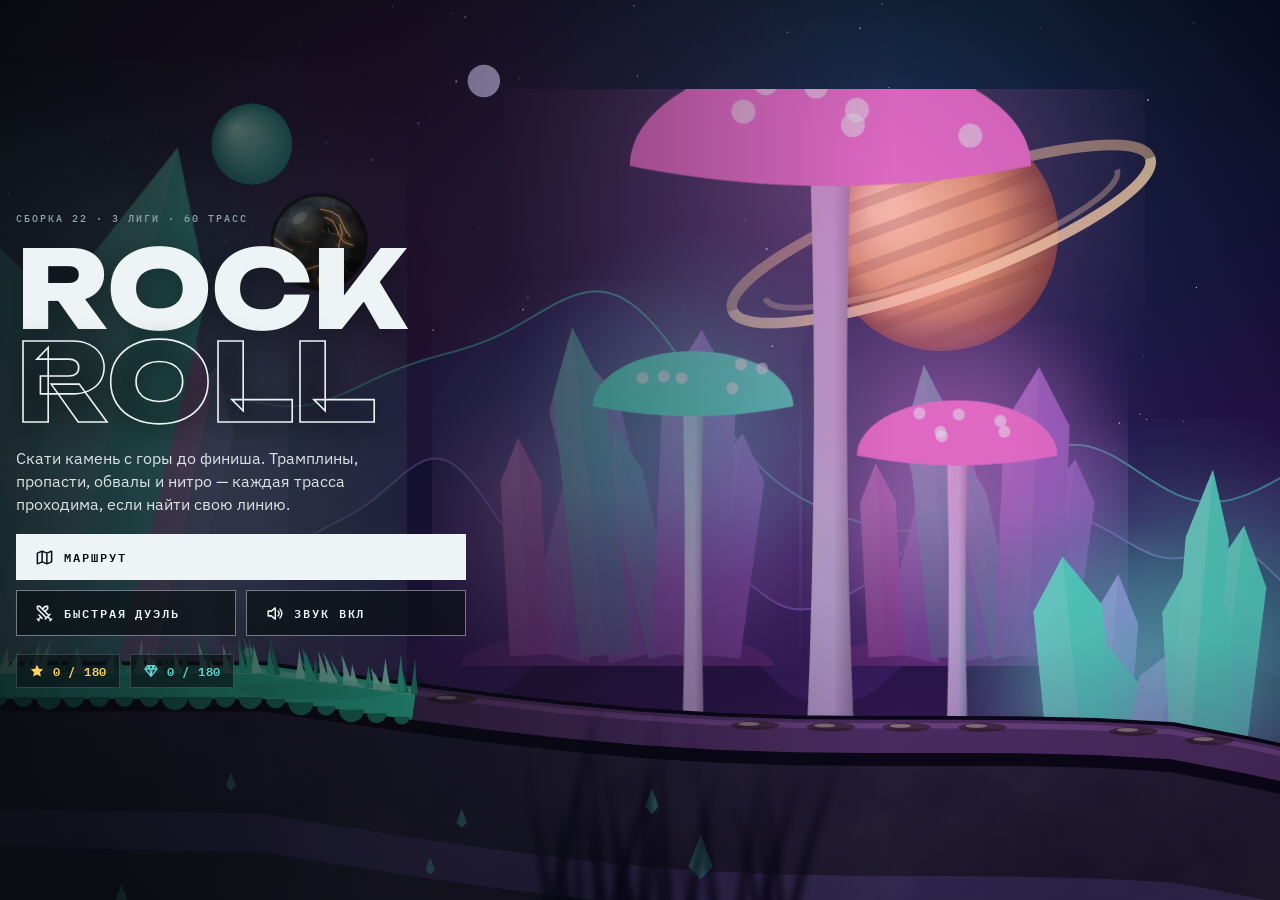
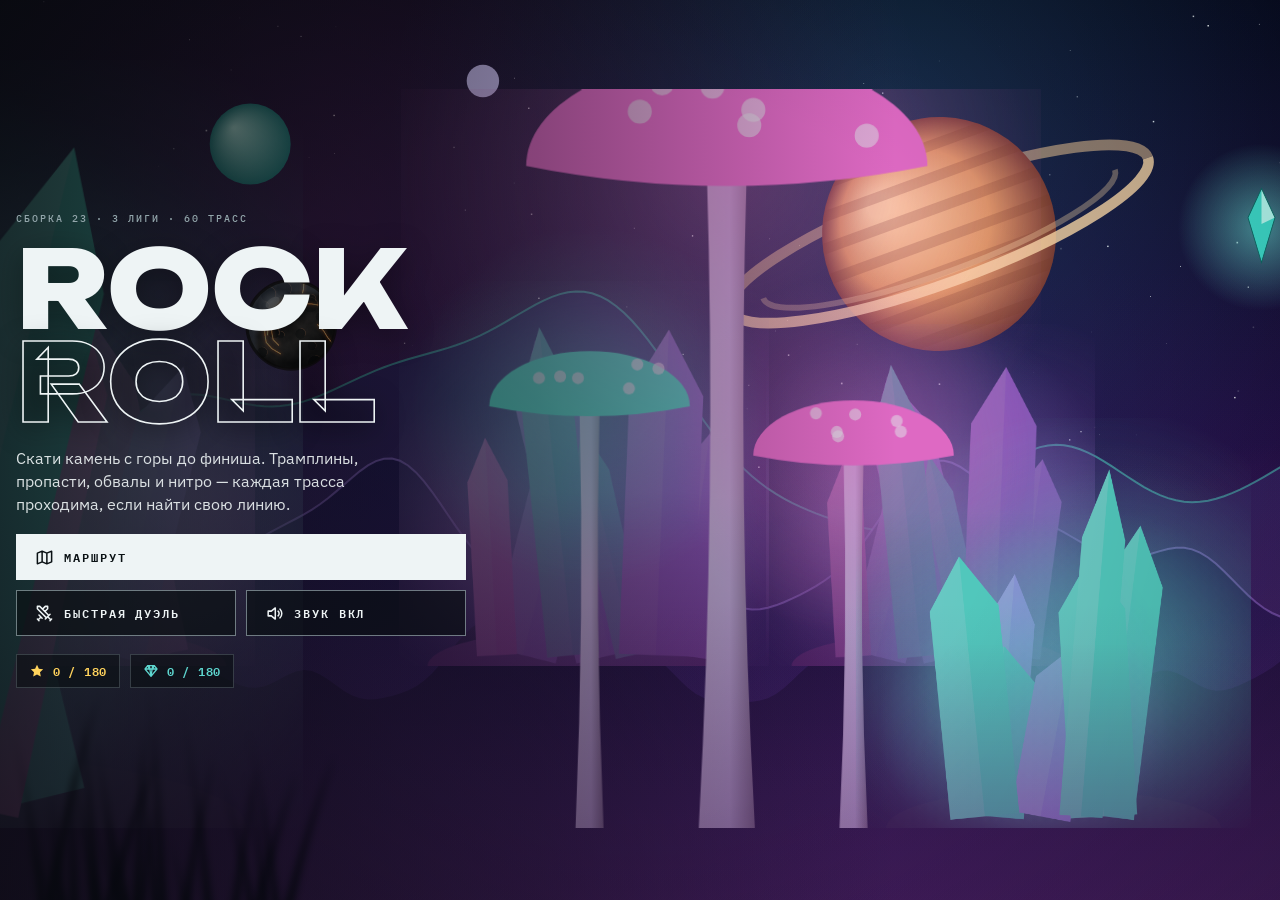
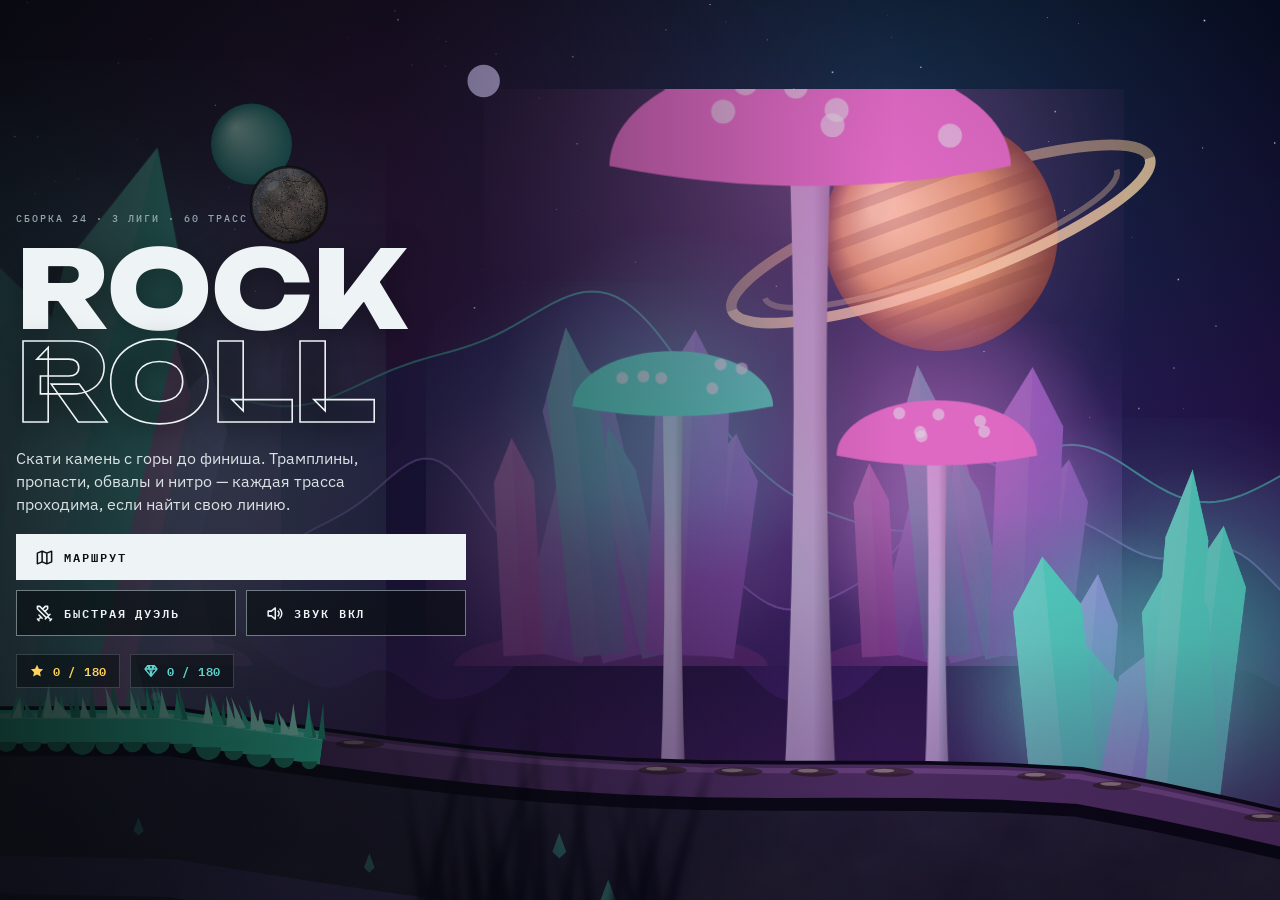
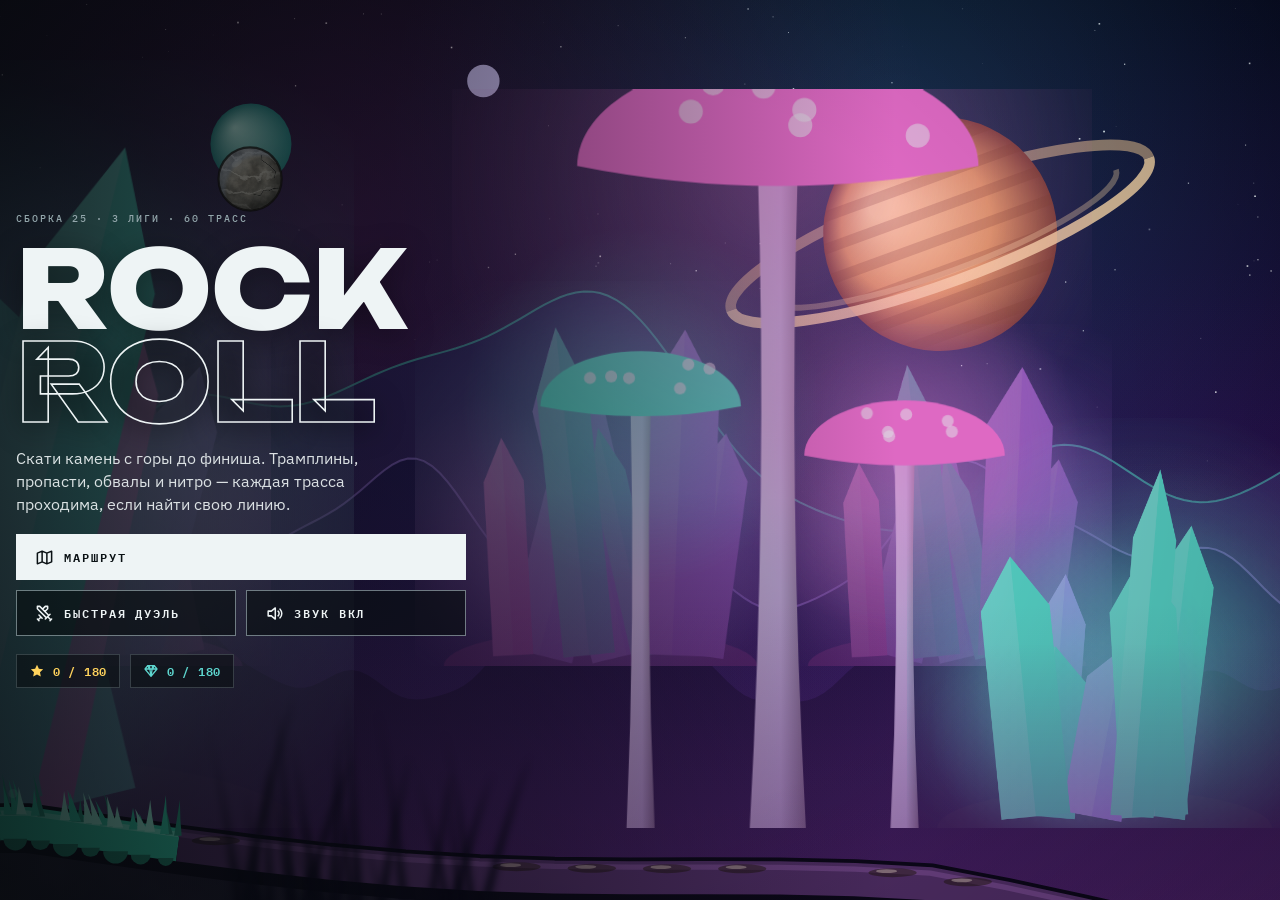
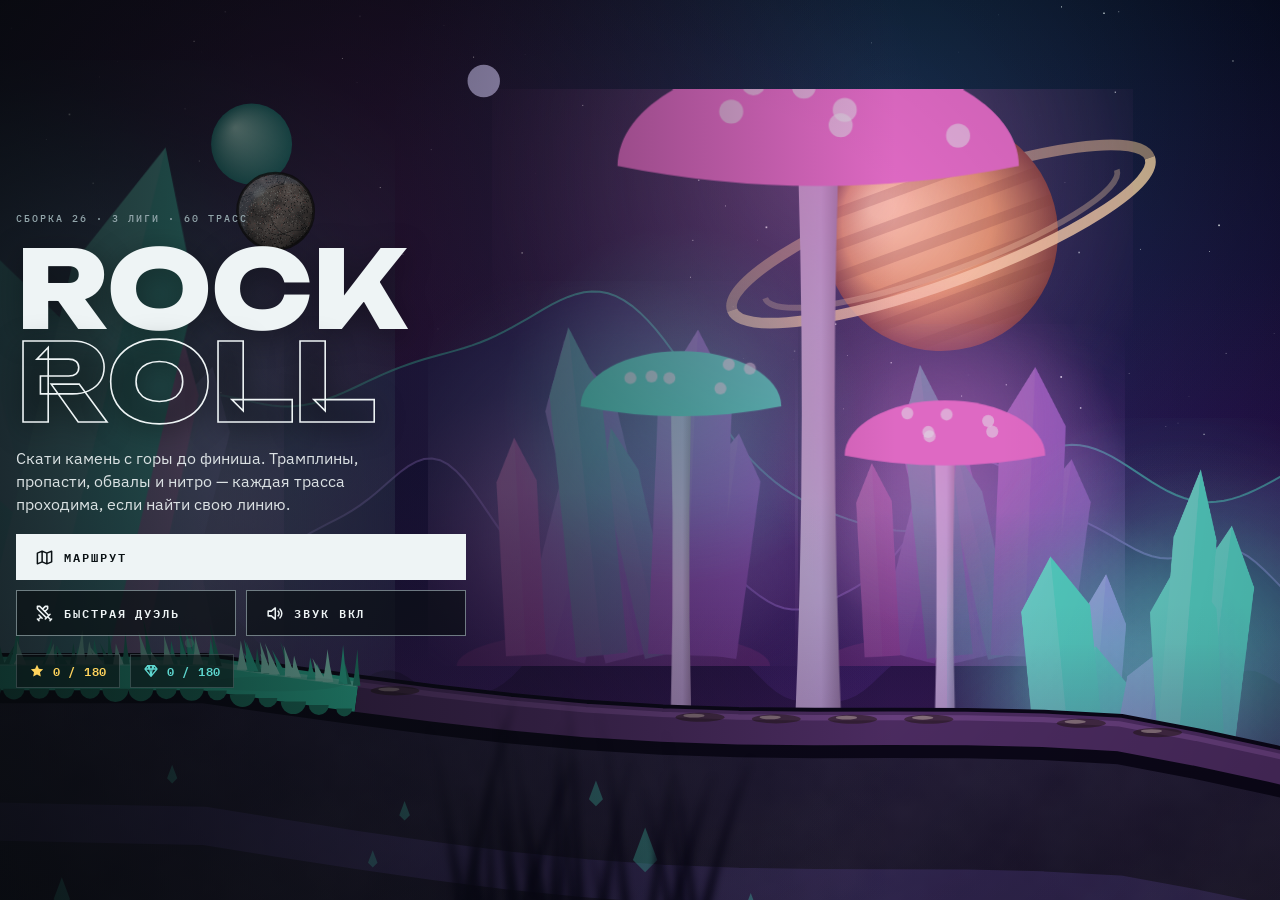
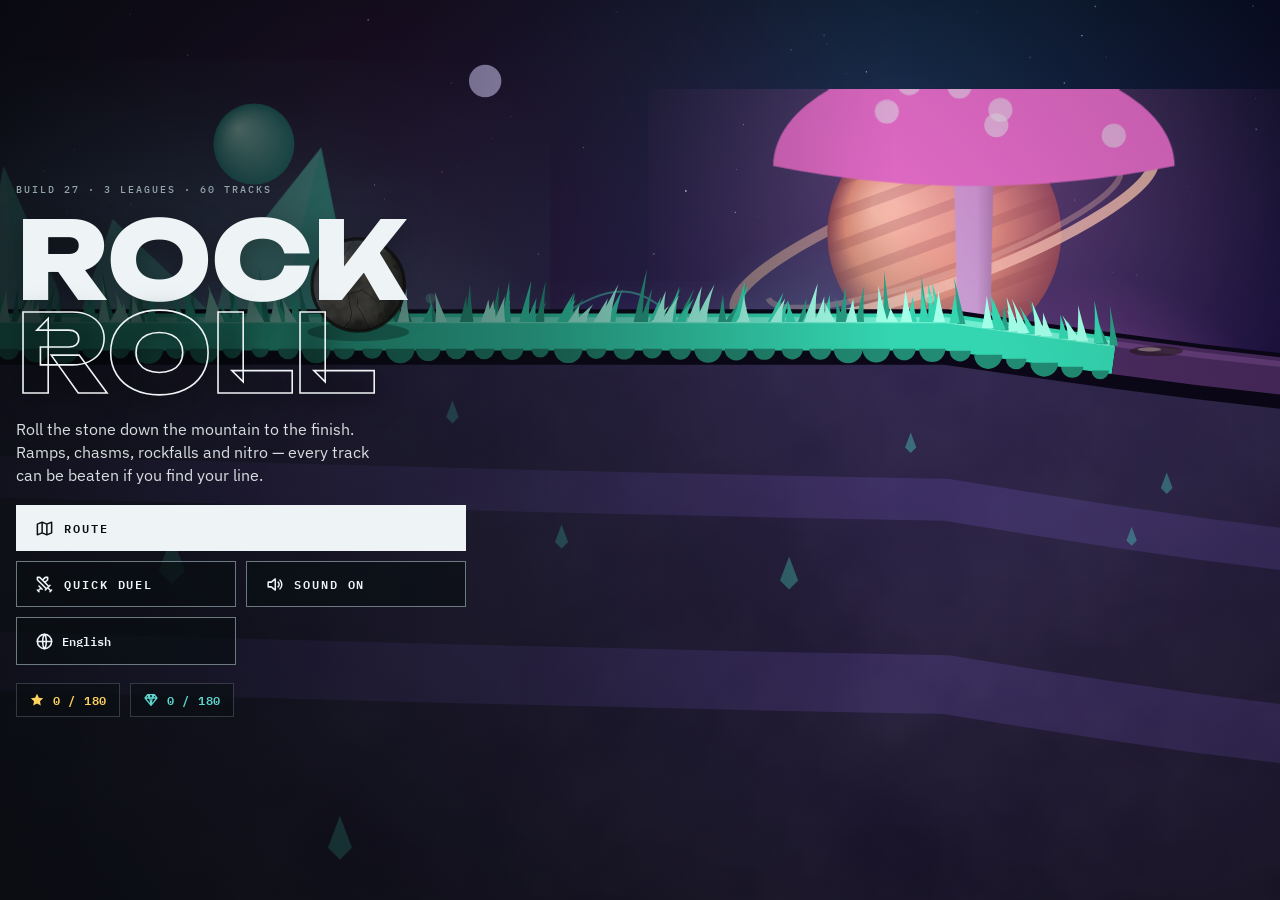
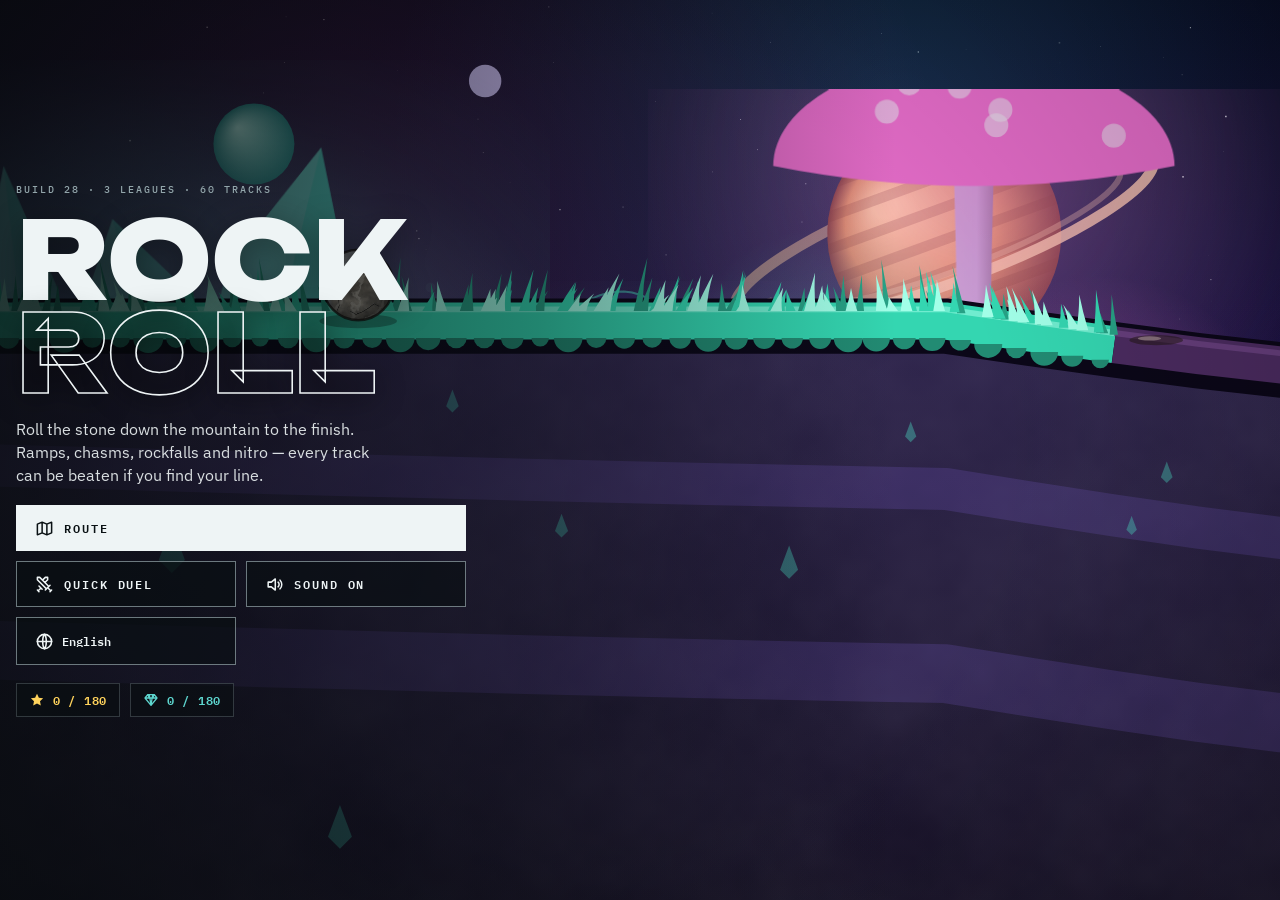
